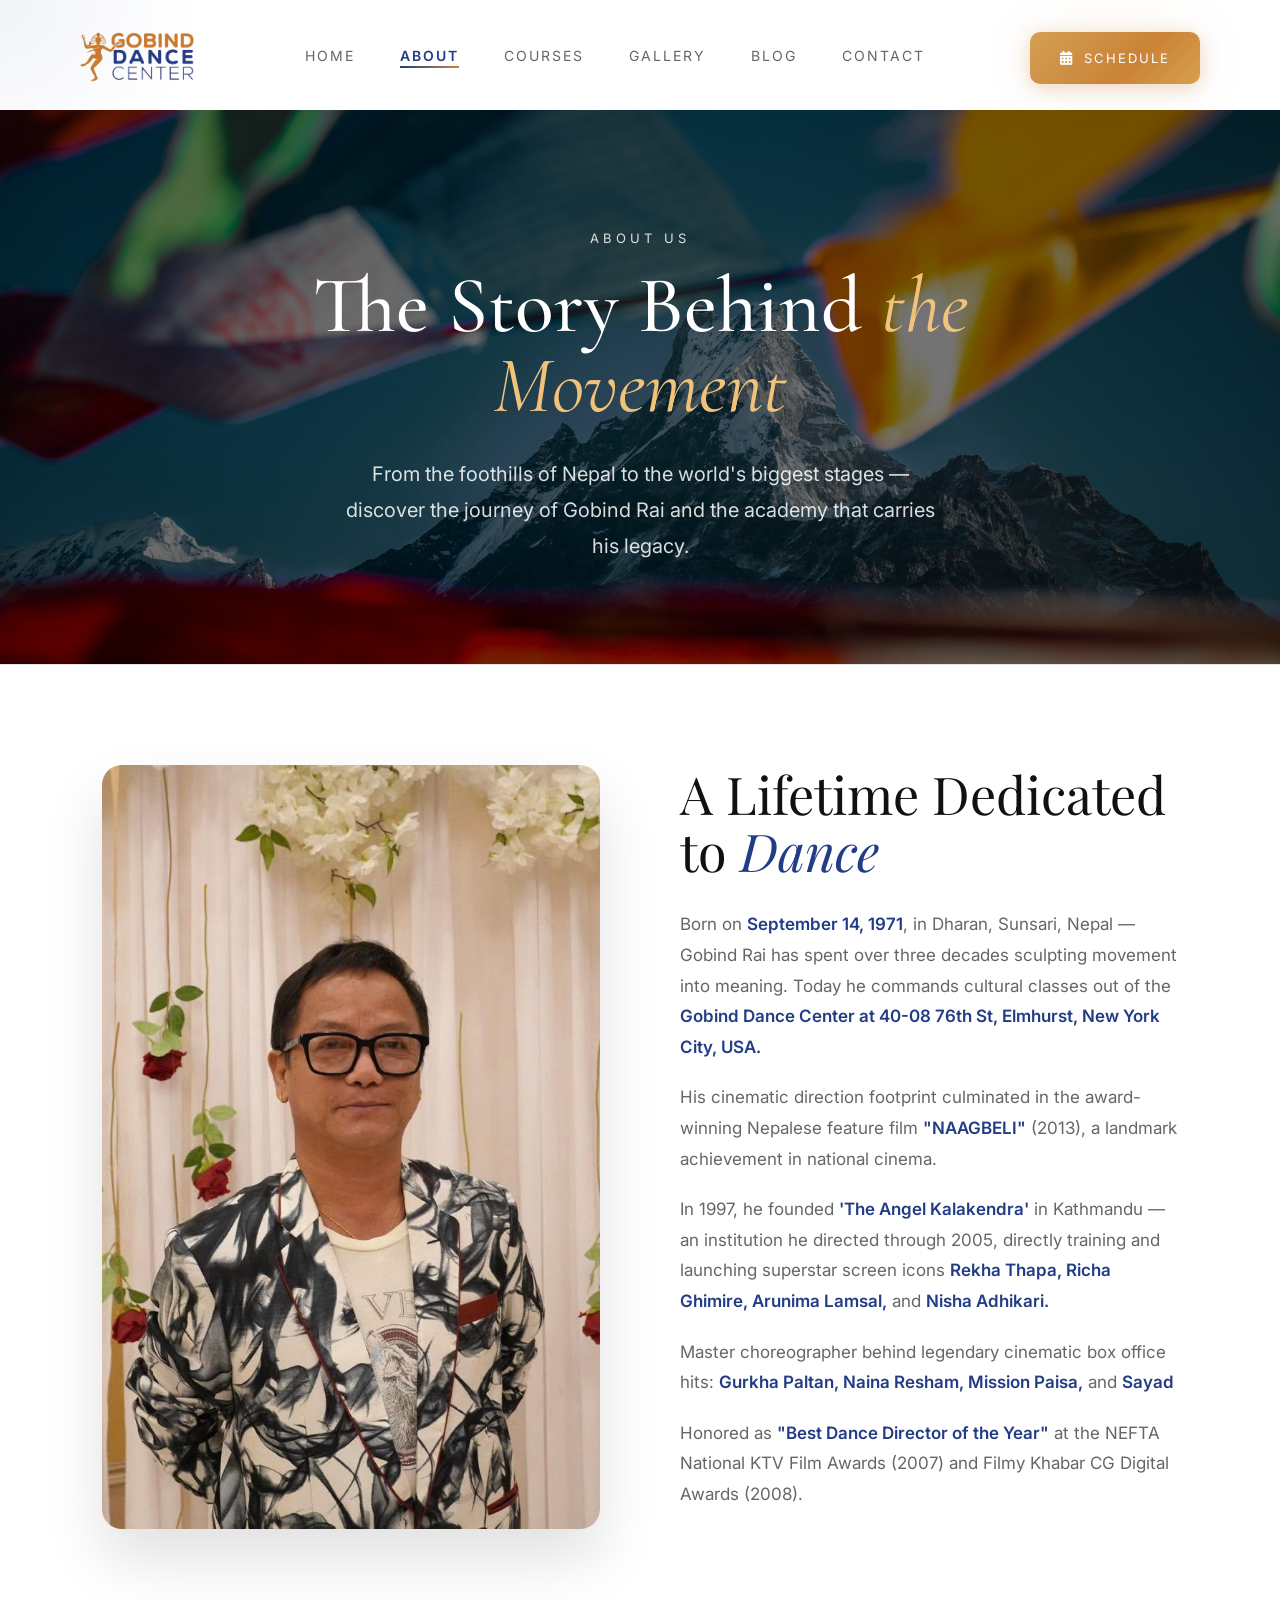
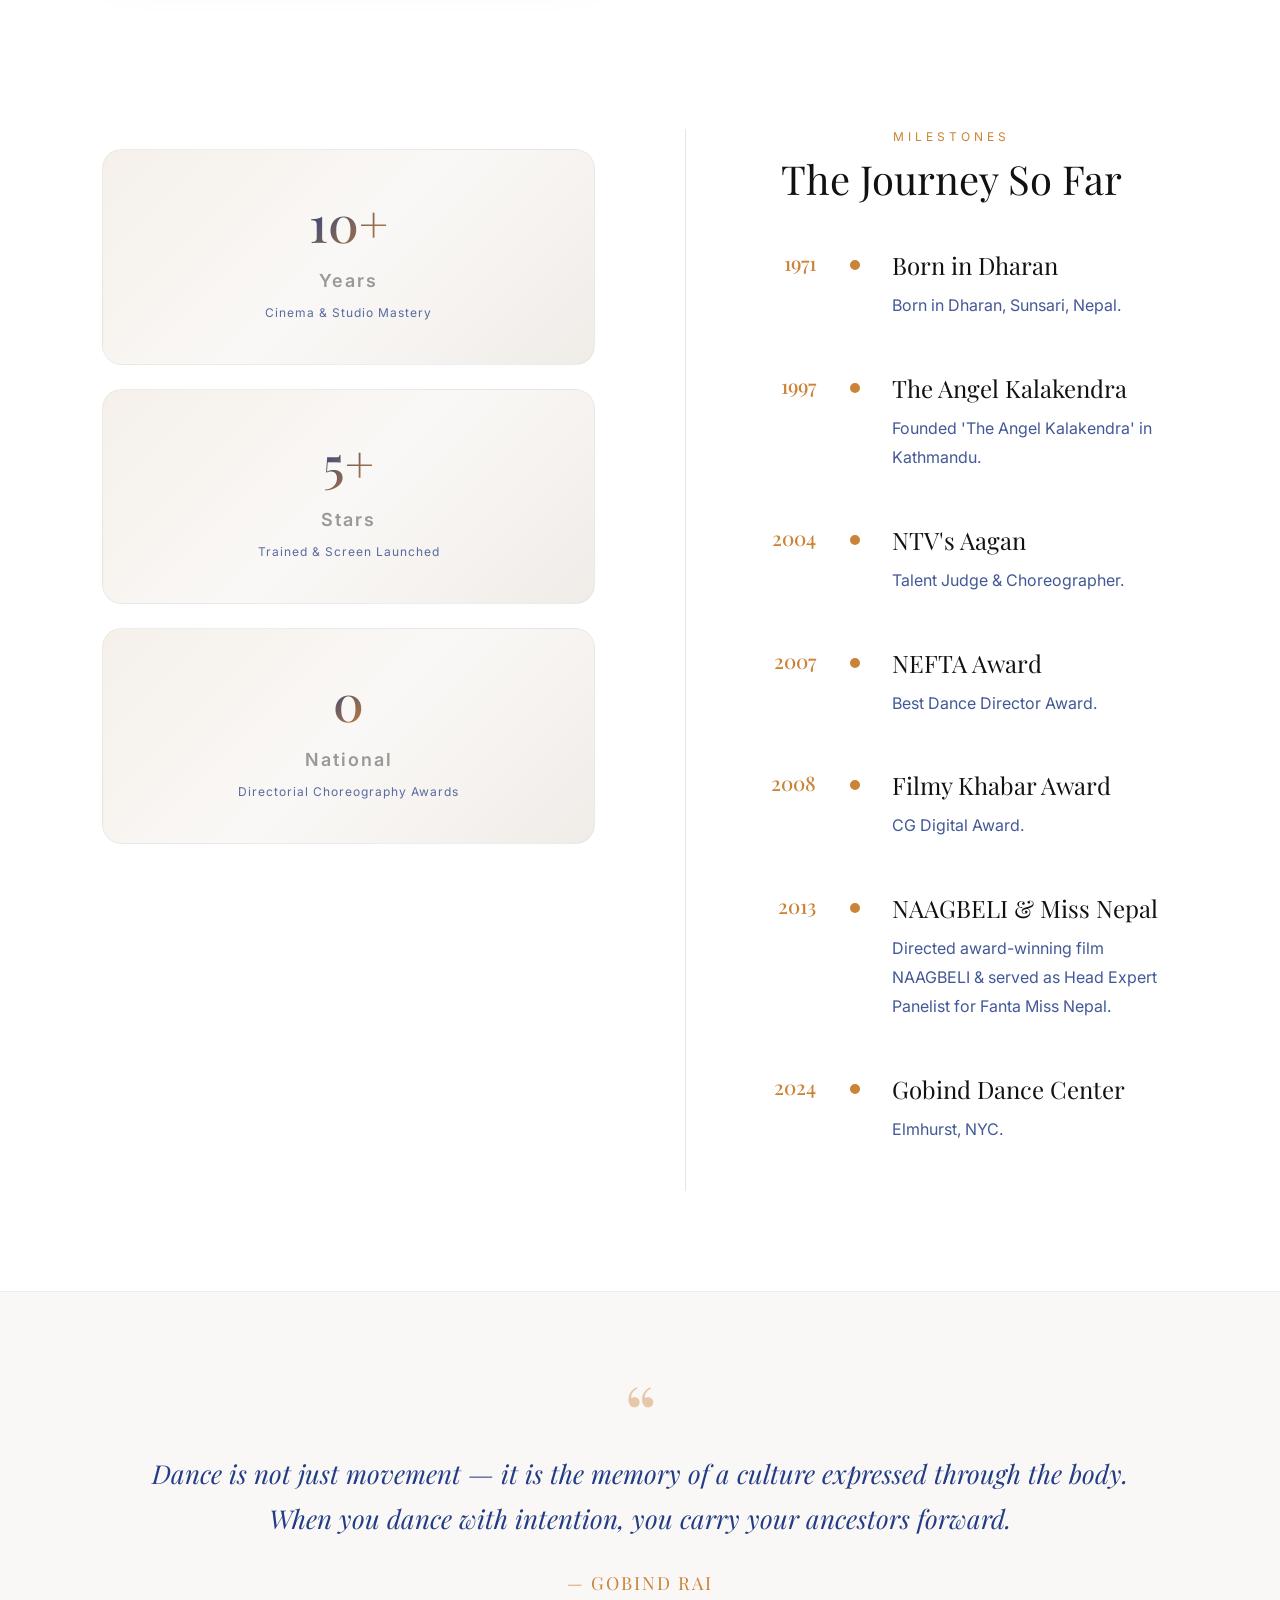
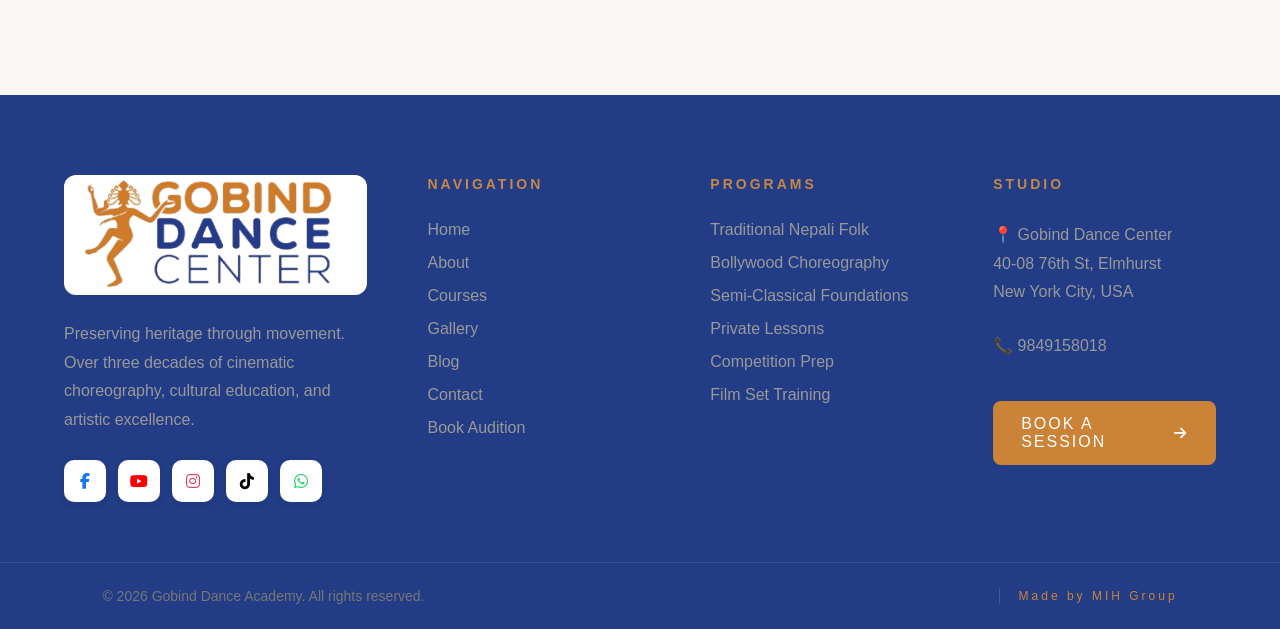
==== about.html @ c7ff6985 "Initial commit: site files" ====
<!DOCTYPE html>
<html lang="en">
<head>

<meta charset="utf-8"/>
<meta content="width=device-width, initial-scale=1.0" name="viewport"/>
<title>
   About - Gobind Dance Academy
  </title>
<link href="assets/images/fab.png" rel="icon" type="image/png"/>
<link href="https://fonts.googleapis.com/css2?family=Playfair+Display:wght@400;500;600&amp;display=swap" rel="stylesheet"/>
<link href="https://fonts.googleapis.com/css2?family=Cormorant+Garamond:wght@300;400;500;600;700&amp;family=Inter:wght@300;400;500;600&amp;display=swap" rel="stylesheet"/>
<link href="https://cdnjs.cloudflare.com/ajax/libs/font-awesome/6.5.1/css/all.min.css" rel="stylesheet"/>
<link href="./css/style.css" rel="stylesheet"/>
<link href="./css/about.css" rel="stylesheet"/>

</head>

<body>
<div class="preloader">
    <div class="preloader-logo">
        <img src="assets/images/image-removebg-preview.png" alt="Gobind Dance Academy">
    </div>
    <div class="preloader-bar"><span></span></div>
</div>

<div class="scroll-progress"></div>

<div class="cursor-glow"></div>

<div class="nav-overlay"></div>

<button class="back-to-top" aria-label="Back to top"><i class="fas fa-chevron-up"></i></button>

<header>
    <div class="logo-section">
        <div class="logo">
        <a href="index.html"><img src="assets/images/image-removebg-preview.png"></a>
        </div>
    </div>

    <div class="hamburger" aria-label="Toggle menu">
        <span></span>
        <span></span>
        <span></span>
    </div>

    <nav>
    <div class="nav-links">
        <a href="index.html">HOME</a>
        <a href="about.html" class="active">ABOUT</a>
        <a href="courses.html">COURSES</a>
        <a href="gallery.html">GALLERY</a>
        <a href="blog.html">BLOG</a>
        <a href="contact.html">CONTACT</a>
        <a href="schedule.html" class="nav-schedule-btn">SCHEDULE</a>
    </div>
    </nav>

    <a href="schedule.html" class="schedule-btn ripple-btn">
        <i class="fas fa-calendar-alt"></i> SCHEDULE
    </a>
</header>

<section class="page-hero page-hero-about">
    <div class="page-hero-overlay"></div>
     <div class="page-hero-content">
      <span class="section-label">
       ABOUT US
      </span>
      <h1>
       The Story Behind
       <em>
        the Movement
       </em>
      </h1>
      <p>
       From the foothills of Nepal to the world's biggest stages — discover the journey of Gobind Rai and the academy that carries his legacy.
      </p>
     </div>
    </section>
    <section class="about-story reveal">
     <div class="about-grid">
      <div class="about-image">
       <div class="about-3d-tilt">
        <img alt="Gobind Rai" src="assets/images/gobind1.jpg"/>
       </div>
      </div>
      <div class="about-text">
       <h2>A Lifetime Dedicated to <em>Dance</em></h2>
       <p>Born on <span class="text-highlight">September 14, 1971</span>, in Dharan, Sunsari, Nepal — Gobind Rai has spent over three decades sculpting movement into meaning. Today he commands cultural classes out of the <span class="text-highlight">Gobind Dance Center at 40-08 76th St, Elmhurst, New York City, USA.</span></p>
       <p>His cinematic direction footprint culminated in the award-winning Nepalese feature film <span class="text-highlight">"NAAGBELI"</span> (2013), a landmark achievement in national cinema.</p>
       <p>In 1997, he founded <span class="text-highlight">'The Angel Kalakendra'</span> in Kathmandu — an institution he directed through 2005, directly training and launching superstar screen icons <span class="text-highlight">Rekha Thapa, Richa Ghimire, Arunima Lamsal,</span> and <span class="text-highlight">Nisha Adhikari.</span></p>
       <p>Master choreographer behind legendary cinematic box office hits: <span class="text-highlight">Gurkha Paltan, Naina Resham, Mission Paisa,</span> and <span class="text-highlight">Sayad</span></p>
       <p>Honored as <span class="text-highlight">"Best Dance Director of the Year"</span> at the NEFTA National KTV Film Awards (2007) and Filmy Khabar CG Digital Awards (2008).</p>
      </div>
     </div>
    </section>
    <section class="about-stats-timeline reveal">
     <div class="stats-timeline-grid">
      <div class="stats-group">
       <div class="stat-card">
        <h2><span class="count-num" data-target="30">0</span>+</h2>
        <p>Years</p>
        <span class="stat-desc">Cinema &amp; Studio Mastery</span>
       </div>
       <div class="stat-card">
        <h2><span class="count-num" data-target="15">0</span>+</h2>
        <p>Stars</p>
        <span class="stat-desc">Trained &amp; Screen Launched</span>
       </div>
       <div class="stat-card">
        <h2><span class="count-num" data-target="2">0</span></h2>
        <p>National</p>
        <span class="stat-desc">Directorial Choreography Awards</span>
       </div>
      </div>
      <div class="about-timeline-col">
       <div class="section-header">
        <p>MILESTONES</p>
        <h2>The Journey So Far</h2>
       </div>
       <div class="timeline">
        <div class="timeline-item">
         <div class="timeline-year">1971</div>
         <div class="timeline-content">
          <h3>Born in Dharan</h3>
          <p>Born in Dharan, Sunsari, Nepal.</p>
         </div>
        </div>
        <div class="timeline-item">
         <div class="timeline-year">1997</div>
         <div class="timeline-content">
          <h3>The Angel Kalakendra</h3>
          <p>Founded 'The Angel Kalakendra' in Kathmandu.</p>
         </div>
        </div>
        <div class="timeline-item">
         <div class="timeline-year">2004</div>
         <div class="timeline-content">
          <h3>NTV's Aagan</h3>
          <p>Talent Judge &amp; Choreographer.</p>
         </div>
        </div>
        <div class="timeline-item">
         <div class="timeline-year">2007</div>
         <div class="timeline-content">
          <h3>NEFTA Award</h3>
          <p>Best Dance Director Award.</p>
         </div>
        </div>
        <div class="timeline-item">
         <div class="timeline-year">2008</div>
         <div class="timeline-content">
          <h3>Filmy Khabar Award</h3>
          <p>CG Digital Award.</p>
         </div>
        </div>
        <div class="timeline-item">
         <div class="timeline-year">2013</div>
         <div class="timeline-content">
          <h3>NAAGBELI &amp; Miss Nepal</h3>
          <p>Directed award-winning film NAAGBELI &amp; served as Head Expert Panelist for Fanta Miss Nepal.</p>
         </div>
        </div>
        <div class="timeline-item">
         <div class="timeline-year">2024</div>
         <div class="timeline-content">
          <h3>Gobind Dance Center</h3>
          <p>Elmhurst, NYC.</p>
         </div>
        </div>
       </div>
      </div>
     </div>
    </section>
    <section class="about-quote reveal-scale">
     <div class="quote-inner">
      <span class="quote-mark">
       “
      </span>
      <blockquote>
       Dance is not just movement — it is the memory of a culture expressed through the body.
       <br/>
       When you dance with intention, you carry your ancestors forward.
      </blockquote>
      <span class="quote-attribution">
       — Gobind Rai
      </span>
     </div>
    </section>

<footer class="footer">
    <div class="footer-container">

        <!-- Company Info -->
        <div class="footer-col"> 
            <div class="footer-logo">
                <a href="index.html">
                <div class="logo-box">
                    <img src="assets/images/image-removebg-preview.png" alt="Gobind Dance Academy">
                </div>
                </a>
            </div>

            <p>
                Preserving heritage through movement. Over three decades of
                cinematic choreography, cultural education, and artistic excellence.
            </p>

            <div class="social-icons">
                <a href="https://www.facebook.com/gobind.rai.5"><i class="fab fa-facebook-f"></i><span class="si-label">Facebook</span></a>
                <a href="https://www.youtube.com/@GobindRaiEntertainment"><i class="fab fa-youtube"></i><span class="si-label">YouTube</span></a>
                <a href="https://www.instagram.com/gobind.rai.entertainment/"><i class="fab fa-instagram"></i><span class="si-label">Instagram</span></a>
                <a href="https://www.tiktok.com/@gobindrai11"><i class="fab fa-tiktok"></i><span class="si-label">TikTok</span></a>
                <a href="https://api.whatsapp.com/send/?phone=19296417574&text&type=phone_number&app_absent=0"><i class="fab fa-whatsapp"></i><span class="si-label">WhatsApp</span></a>
            </div>

        </div>

        <!-- Navigation -->
        <div class="footer-col">
            <h4>NAVIGATION</h4>
            <ul>
                <li><a href="index.html">Home</a></li>
                <li><a href="about.html">About</a></li>
                <li><a href="courses.html">Courses</a></li>
                <li><a href="gallery.html">Gallery</a></li>
                <li><a href="blog.html">Blog</a></li>
                <li><a href="contact.html">Contact</a></li>
                <li><a href="schedule.html">Book Audition</a></li>
            </ul>
        </div>

        <!-- Programs -->
        <div class="footer-col">
            <h4>PROGRAMS</h4>
            <ul>
                <li><a href="courses.html">Traditional Nepali Folk</a></li>
                <li><a href="courses.html">Bollywood Choreography</a></li>
                <li><a href="courses.html">Semi-Classical Foundations</a></li>
                <li><a href="courses.html">Private Lessons</a></li>
                <li><a href="courses.html">Competition Prep</a></li>
                <li><a href="courses.html">Film Set Training</a></li>
            </ul>
        </div>

        <!-- Contact -->
        <div class="footer-col">
            <h4>STUDIO</h4>

            <p><a href="https://maps.google.com/?q=40-08+76th+St+Elmhurst+NY+11373" target="_blank" rel="noopener">📍 Gobind Dance Center<br>
                  40-08 76th St, Elmhurst<br>
                  New York City, USA</a></p>

            <p><a href="tel:9849158018">📞 9849158018</a></p>

            <a href="contact.html" class="footer-btn ripple-btn">
                BOOK A SESSION <i class="fas fa-arrow-right"></i>
            </a>

        </div>

    </div>

    <div class="footer-bottom">
        <p>© 2026 Gobind Dance Academy. All rights reserved.</p>
        <p class="footer-tm">Made by MIH Group</p>
    </div>
</footer>
<script src="js/main.js"></script>
</body>
</html>
---- css/style.css ----
:root
{
    --primary-color: #ca8337;
    --secondary-color: #223c85;
    --white: #fff;
    --transition: 0.4s cubic-bezier(0.25, 0.46, 0.45, 0.94);
    --shadow-sm: 0 2px 8px rgba(0,0,0,0.06);
    --shadow-md: 0 8px 30px rgba(0,0,0,0.08);
    --shadow-lg: 0 20px 60px rgba(0,0,0,0.1);
    --radius: 12px;
}




*{
    margin:0;
    padding:0;
    box-sizing:border-box;
}

body{
    background:#ffffff;
    font-family:'Inter',sans-serif;
    padding-top: 110px;
}

/* HEADER */

header{
    position: fixed;
    top: 0;
    left: 0;
    width: 100%;
    display:flex;
    justify-content:space-between;
    align-items:center;
    padding:30px 80px;
    transition: background 0.3s ease, padding 0.3s ease, box-shadow 0.3s ease;
    z-index:10;
    background: transparent;
    backdrop-filter: blur(0);
}

header.scrolled{
    background: rgba(255,255,255,0.72);
    backdrop-filter: blur(16px);
    box-shadow: 0 24px 40px rgba(0,0,0,0.08);
    padding:22px 80px;
}

.logo-section{
    display:flex;
    align-items:center;
    gap:16px;
}

.logo-section a {
    display: flex;
    align-items: center;
    transition: opacity 0.3s ease;
}

.logo-section a:hover {
    opacity: 0.8;
}

.logo-section img{
    width:auto;
    height:55px;
    max-width:100%;
    display:block;
    object-fit:contain;
    transition: transform 0.3s ease;
}

.logo-section a:hover img {
    transform: scale(1.03);
}

nav{
    display:flex;
    align-items:center;
}

nav .nav-links{
    display:flex;
    gap:45px;
}

nav .nav-links a{
    text-decoration:none;
    color:#666;
    font-size:14px;
    letter-spacing:2px;
    transition: color 0.3s ease;
    position:relative;
    padding-bottom:4px;
}

nav .nav-links a::after{
    content:'';
    position:absolute;
    left:0;
    bottom:0;
    width:0;
    height:2px;
    background:var(--secondary-color);
    transition: width 0.3s ease;
}

nav .nav-links a:hover::after,
nav .nav-links a:focus::after{
    width:100%;
}

nav .nav-links a:hover,
nav .nav-links a:focus{
    color:#223c85;
}

nav .nav-links a.active{
    color:#223c85;
}

nav .nav-links a.active::after{
    width:100%;
}

.schedule-btn{
    text-decoration:none;
    background:linear-gradient(
        135deg,
        #d4a055 0%,
        #ca8337 15%,
        #dcad5a 30%,
        #e8c076 45%,
        #f0d090 55%,
        #e8c076 65%,
        #dcad5a 80%,
        #ca8337 92%,
        #d4a055 100%
    );
    background-size:400% 400%;
    color:#fff;
    padding:18px 30px;
    letter-spacing:2px;
    font-size:13px;
    cursor:pointer;
    border-radius:10px;
    transition:all 0.5s cubic-bezier(0.175, 0.885, 0.32, 1.275);
    box-shadow:0 4px 20px rgba(202,131,55,0.3), 0 0 60px rgba(202,131,55,0.08);
    display:inline-flex;
    align-items:center;
    gap:10px;
}

.schedule-btn i {
    font-size:14px;
    transition:transform 0.5s cubic-bezier(0.175, 0.885, 0.32, 1.275);
}

.schedule-btn:hover,
.schedule-btn:focus{
    color:#fff;
    transform:translateY(-4px) scale(1.05);
    border-radius:10px;
    box-shadow:0 18px 50px rgba(202,131,55,0.45), 0 0 100px rgba(202,131,55,0.18);
    transition:all 1s cubic-bezier(0.175, 0.885, 0.32, 1.275);
    animation:gradientFlow 2s ease infinite;
}

.schedule-btn:hover i {
    animation:iconInteractive 3s ease-in-out forwards;
    transition:transform 1s cubic-bezier(0.175, 0.885, 0.32, 1.275);
}

/* HERO */

.hero{
    display:grid;
    grid-template-columns:1fr 1fr;
    align-items:start;
    gap:60px;
    padding:0 80px 60px;
}

.hero-left {
    padding-top: 70px;
    height: 700px;
    display: flex;
    flex-direction: column;
}

.hero-left h1{
    font-family:'Cormorant Garamond',serif;
    font-size:90px;
    line-height:0.95;
    font-weight:500;
    color:var(--primary-color);
}

.hero-left h1 span{
    display:block;
    color: var(--secondary-color);
    font-style:italic;
    font-weight:400;
}

.description{
    max-width:600px;
    margin-top:35px;
    color:#666;
    font-size:22px;
    line-height:1.8;
}

.buttons{
    display:flex;
    gap:25px;
    margin-top:50px;
}

.primary-btn{
    text-decoration:none;
    background: var(--secondary-color);
    color: #fff;
    padding:22px 44px;
    letter-spacing:2.5px;
    font-size:14px;
    font-weight:600;
    transition: background 0.3s ease, color 0.3s ease, transform 0.3s ease;
    cursor:pointer;
    border-radius:10px;
}
.primary-btn:hover,
.primary-btn:focus{
    background: var(--primary-color);
    color: #fff;
    transform: translateY(-1px);
    border-radius:10px;

}

.secondary-btn{
    text-decoration:none;
    color:#333;
    border:1px solid #ddd;
    padding:24px 36px;
    background:white;
}

.hero-right {
    position:relative;
    perspective: 1200px;
    overflow: hidden;
    border-radius: 35% 65% 35% 65% / 65% 35% 65% 35%;
    transition: border-radius 0.8s cubic-bezier(0.34, 1.56, 0.64, 1),
                filter 0.6s ease,
                transform 0.8s cubic-bezier(0.34, 1.56, 0.64, 1);
    filter: brightness(1) contrast(1);
    animation:shapeMorph 2s cubic-bezier(0.34, 1.56, 0.64, 1) forwards;
}

.hero-right::before {
    content:'';
    position:absolute;
    inset:0;
    background:rgba(0,0,0,0.2);
    z-index:1;
    border-radius:inherit;
    pointer-events:none;
}

.hero-right:hover {
    border-radius: 50%;
    filter: brightness(1.04) contrast(1.02);
    transform: scale(1.02);
}

.hero-right::after {
    content: '';
    position: absolute;
    inset: 0;
    background: linear-gradient(135deg, transparent 50%, rgba(202,131,55,0.15));
    pointer-events: none;
}

.hero-img {
    width: 100%;
    height: 100%;
    object-fit: cover;
    box-shadow: 0 30px 60px rgba(0,0,0,0.15);
    animation:imgReveal 2s cubic-bezier(0.34, 1.56, 0.64, 1) forwards;
}

.hero-3d-tilt {
    width: 100%;
    height: 100%;
    transform-style: preserve-3d;
    transition: transform 0.1s ease;
}

.hero-right {
    height: 700px;
}

@keyframes shapeMorph {
    0% {
        border-radius: 30% 70% 70% 30% / 70% 30% 30% 70%;
        transform:scale(0.8) rotate(-12deg);
        filter:blur(6px) brightness(0.6);
    }
    35% {
        border-radius: 20% 80% 50% 50% / 80% 20% 50% 50%;
        transform:scale(1.06) rotate(4deg);
        filter:blur(1px) brightness(1.1);
    }
    65% {
        border-radius: 40% 60% 30% 70% / 60% 40% 60% 40%;
        transform:scale(0.98) rotate(-2deg);
        filter:blur(0.5px) brightness(1.02);
    }
    100% {
        border-radius: 35% 65% 35% 65% / 65% 35% 65% 35%;
        transform:scale(1) rotate(0deg);
        filter:brightness(1) contrast(1);
    }
}

@keyframes imgReveal {
    0% {
        clip-path:inset(5% 8% 12% 6% round 20%);
        transform:scale(1.15);
        filter:saturate(0.3);
    }
    100% {
        clip-path:inset(0 round 0);
        transform:scale(1);
        filter:saturate(1);
    }
}

/* Glass header effect when scrolling */
header.scrolled nav .nav-links a,
header.scrolled .logo-text p,
header.scrolled .logo-text h3{
    color: #333;
}

header.scrolled .schedule-btn {
    color: #fff;
}

/* COUNTER */

.stats {
    display: grid;
    grid-template-columns: repeat(4, 1fr);
    border-top: 1px solid #e5e5e5;
    border-bottom: 1px solid #e5e5e5;
}

.stat-box {
    height: 220px;
    display: flex;
    flex-direction: column;
    justify-content: center;
    align-items: center;
    border-right: 1px solid #e5e5e5;
    text-align: center;
}

.stat-box:last-child {
    border-right: none;
}

.stat-box h2 {
    font-size: 40px;
    font-weight: 400;
    margin: 0;
}

.stat-box p {
    font-size: 14px;
    letter-spacing: 3px;
    margin-top: 10px;
    color: #777;
    font-weight: 600;
}

/* SERVICES */

.services{
    padding:100px 8%;
    background: linear-gradient(135deg, #f5f0ea 0%, #faf8f6 50%, #f0ece8 100%);
}

.section-title{
    text-align:center;
    margin-bottom:70px;
}

.section-title span{
    color:var(--primary-color);
    font-size:13px;
    letter-spacing:4px;
    display:block;
    margin-bottom:20px;
}

.section-title h2{
    font-size:64px;
    font-weight:400;
    line-height:1.1;
    margin:0;
    font-family: "Playfair Display", serif;
}

.section-title em{
    font-style:italic;
    color: var(--secondary-color);
    font-weight:300;
}

.service-grid{
    display:grid;
    grid-template-columns:repeat(3,1fr);
    gap:25px;
}

.service-card{
    min-height:320px;
    display:flex;
    flex-direction:column;
    transition:.4s;
    background: #fff;
    border: 1px solid rgba(0,0,0,0.06);
    border-radius: 20px;
    box-shadow: 0 4px 20px rgba(0,0,0,0.04);
    overflow: hidden;
}

.card-cover {
    width: 100%;
    aspect-ratio: 16 / 10;
    overflow: hidden;
    flex-shrink: 0;
    background: #e8ddd0;
    position: relative;
}

.card-cover img {
    width: 100%;
    height: 100%;
    object-fit: cover;
    display: block;
}

.card-label {
    position: absolute;
    top: 12px;
    right: 12px;
    padding: 6px 18px;
    background: rgba(0,0,0,0.35);
    backdrop-filter: blur(8px);
    -webkit-backdrop-filter: blur(8px);
    border-radius: 20px;
    font-family: 'Inter', sans-serif;
    font-size: 12px;
    font-weight: 600;
    letter-spacing: 1.5px;
    text-transform: uppercase;
    color: #fff;
    border: 1px solid rgba(255,255,255,0.3);
    z-index: 2;
    pointer-events: none;
    opacity: 0;
    transform: scale(0.85);
    transition: opacity 0.3s ease, transform 0.3s cubic-bezier(0.34, 1.56, 0.64, 1);
}

.course-card:hover .card-label {
    opacity: 1;
    transform: scale(1);
}

.card-body {
    padding: 32px;
    flex: 1;
    display: flex;
    flex-direction: column;
}

.service-card:hover{
    transform:translateY(-8px);
    box-shadow:0 20px 60px rgba(0,0,0,0.1);
    border-color: rgba(202,131,55,0.25);
}

.service-card h3{
    font-size:28px;
    margin-bottom:16px;
    font-family:"Playfair Display", serif;
    font-weight:400;
}

.service-card p{
    color:#666;
    line-height:1.7;
    margin-bottom:28px;
    font-size:15px;
    flex-grow:1;
}

.service-card a{
    text-decoration:none;
    color:#c78b4b;
    letter-spacing:2px;
    font-size:12px;
    font-weight:600;
    display:inline-flex;
    align-items:center;
    gap:6px;
    transition:all 0.35s cubic-bezier(0.25, 0.46, 0.45, 0.94);
}

.service-card a:hover{
    letter-spacing:3px;
    gap:8px;
    color:var(--secondary-color);
}

@media(max-width:992px){
    .service-grid{
        grid-template-columns:repeat(2,1fr);
    }

    .section-title h2{
        font-size:48px;
    }
}

@media(max-width:640px){
    .service-grid{
        grid-template-columns:1fr;
    }

    .section-title h2{
        font-size:36px;
    }
}




.testimonials{
    padding:120px 8%;
    background: linear-gradient(135deg, #f0ece8 0%, #faf8f6 50%, #f5f0ea 100%);
    position: relative;
}

.section-header{
    text-align:center;
    margin-bottom:70px;
}

.section-header p{
    color:var(--primary-color);
    font-size:13px;
    letter-spacing:4px;
    margin-bottom:20px;
}

.section-header h2{
    font-family:"Playfair Display", serif;
    font-size:72px;
    font-weight:400;
    margin:0;
    color:#111;
}

.testimonial-grid{
    display:grid;
    grid-template-columns:repeat(3,1fr);
    gap:30px;
}

.testimonial-card{
    padding:45px;
    min-height:340px;
    background: rgba(255,255,255,0.35);
    backdrop-filter: blur(16px) saturate(180%);
    -webkit-backdrop-filter: blur(16px) saturate(180%);
    border: 1px solid rgba(255,255,255,0.5);
    border-radius: 20px;
    box-shadow: 0 8px 32px rgba(0,0,0,0.06);
    transition:.4s ease;
}

.testimonial-card:hover{
    transform:translateY(-10px);
    background: rgba(255,255,255,0.5);
    border-color: rgba(202,131,55,0.2);
    box-shadow: 0 20px 60px rgba(0,0,0,0.1);
}

.quote{
    font-size:50px;
    color:#e9d9c8;
    line-height:1;
    margin-bottom:20px;
}

.testimonial-text{
    font-size:18px;
    line-height:2;
    color:#555;
    font-style:italic;
    margin-bottom:40px;
}

.testimonial-card hr{
    border:none;
    border-top:1px solid rgba(0,0,0,0.06);
    margin-bottom:25px;
}

.testimonial-card h4{
    margin:0;
    font-size:22px;
    font-weight:500;
    color:#111;
}

.testimonial-card span{
    display:block;
    margin-top:8px;
    color:#c28b52;
    font-size:13px;
    letter-spacing:2px;
}

@media(max-width:992px){

    .testimonial-grid{
        grid-template-columns:1fr;
    }

    .section-header h2{
        font-size:48px;
    }

}

.cta-section{
    position:relative;
    min-height:600px;
    background:#111;
    display:flex;
    justify-content:center;
    align-items:center;
    text-align:center;
    overflow:hidden;
}

.cta-section::after {
    content: '';
    position: absolute;
    inset: 0;
    background: url('../assets/images/group.jpg') center/cover no-repeat;
    opacity: 0.4;
    z-index: 0;
}

.cta-inner{
    width:100%;
    max-width:1100px;
    padding:0 20px;
    position:relative;
    z-index:2;
}

.cta-content{
    max-width:700px;
    margin:0 auto;
    color:white;
    z-index:2;
}

.cta-content h2{
    font-family:"Playfair Display", serif;
    font-size:72px;
    font-weight:400;
    margin-bottom:25px;
}

.cta-content p{
    font-size:24px;
    line-height:1.8;
    color:rgba(255,255,255,0.85);
    margin-bottom:45px;
}

.cta-buttons{
    display:flex;
    justify-content:center;
    gap:20px;
}

.btn-primary{
    padding:18px 45px;
    background:var(--secondary-color);
    color:white;
    text-decoration:none;
    letter-spacing:3px;
    font-size:13px;
    font-weight:600;
    transition:.3s;
}

.btn-primary:hover{
    background: var(--primary-color);
    transform: translateY(-1px);
}

.btn-secondary{
    padding:18px 45px;
    border:1px solid rgba(255,255,255,.5);
    color:white;
    text-decoration:none;
    letter-spacing:3px;
    font-size:13px;
    font-weight:600;
    transition:.3s;
}

.btn-secondary:hover{
    background:white;
    color:#111;
}

/*FOOTER*/

.footer {
    background: var(--secondary-color);
    color: #fff;
    padding-top: 80px;
    font-family: 'Poppins', sans-serif;
}

.footer-container {
    width: 90%;
    max-width: 1400px;
    margin: auto;
    display: grid;
    grid-template-columns: repeat(4, 1fr);
    gap: 60px;
    padding-bottom: 60px;
}

.footer-logo {
    display: flex;
    align-items: center;
    gap: 12px;
    margin-bottom: 25px;
}

.footer-logo a {
    display: inline-block;
    transition: transform 0.3s ease;
}

.footer-logo a:hover {
    transform: scale(1.05);
}

.logo-box {
    height: 120px;
    width: auto;
    padding: 0 20px;
    background: #fff;
    border-radius: 12px;
    display: flex;
    align-items: center;
    justify-content: center;
    transition: box-shadow 0.3s ease;
}

.logo-box img {
    height: 100%;
    width: auto;
    object-fit: contain;
    display: block;
}

.footer-logo a:hover .logo-box {
    box-shadow: 0 4px 20px rgba(255,255,255,0.15);
}

.footer-logo h3 {
    font-size:20px;
    letter-spacing:2px;
    margin:0;
}

.footer-logo span {
    font-size:12px;
    color:#ccc;
    letter-spacing:2px;
}

.footer-col p {
    color: #999;
    line-height: 1.8;
    margin-bottom: 25px;
    transition: color 0.3s ease, padding-left 0.3s ease;
    position: relative;
}

.footer-col p a {
    color: inherit;
    text-decoration: none;
}

.footer-col p::after {
    content: '';
    position: absolute;
    left: 0;
    top: 0;
    width: 3px;
    height: 0;
    background: var(--primary-color);
    border-radius: 2px;
    transition: height 0.35s cubic-bezier(0.25, 0.46, 0.45, 0.94);
}

.footer-col p:hover {
    color: var(--primary-color);
    padding-left: 16px;
}

.footer-col p:hover::after {
    height: 100%;
}

.footer-col h4 {
    color:#c48747;
    margin-bottom:25px;
    letter-spacing:3px;
    font-size:14px;
    position:relative;
    display:inline-block;
    padding-bottom:4px;
    transition:color 0.3s ease;
}

.footer-col h4::after {
    content:'';
    position:absolute;
    left:0;
    bottom:0;
    width:0;
    height:2px;
    background:#d4954a;
    transition:width 0.3s ease;
}

.footer-col h4:hover {
    color:var(--primary-color);
}

.footer-col h4:hover::after {
    width:100%;
    background:var(--primary-color);
}

.footer-col ul {
    list-style: none;
    padding: 0;
}

.footer-col ul li {
    margin-bottom: 15px;
    color: #999;
    transition: color 0.3s ease, padding-left 0.3s ease;
    cursor: default;
    position: relative;
}

.footer-col ul li::after {
    content: '';
    position: absolute;
    left: 0;
    top: 0;
    width: 3px;
    height: 0;
    background: var(--primary-color);
    border-radius: 2px;
    transition: height 0.35s cubic-bezier(0.25, 0.46, 0.45, 0.94);
}

.footer-col ul li:hover {
    color: var(--primary-color);
    padding-left: 16px;
}

.footer-col ul li:hover::after {
    height: 100%;
}

.footer-col ul li a {
    color: #999;
    text-decoration: none;
    position: relative;
    display: inline-block;
    transition: color 0.3s ease, transform 0.3s ease;
}

.footer-col ul li a::after {
    content: '';
    position: absolute;
    left: 0;
    bottom: -2px;
    width: 0;
    height: 1px;
    background: #c48747;
    transition: width 0.35s cubic-bezier(0.25, 0.46, 0.45, 0.94);
}

.footer-col ul li a:hover {
    color: var(--primary-color);
    transform: translateX(6px);
}

.footer-col ul li a:hover::after {
    width: 100%;
}

.social-icons {
    display: flex;
    gap: 12px;
}

.social-icons a {
    width:42px;
    height:42px;
    display:flex;
    align-items:center;
    justify-content:center;
    text-decoration:none;
    border-radius:10px;
    position:relative;
    background:#fff;
    transition:all 0.4s cubic-bezier(0.34,1.56,0.64,1);
}

.social-icons a::before {
    content:'';
    position:absolute;
    inset:0;
    border-radius:inherit;
    opacity:0;
    transition:opacity 0.4s ease;
}

.social-icons a[href*="facebook"] { color:#1877F2; }
.social-icons a[href*="facebook"]::before { background:#1877F2; }
.social-icons a[href*="youtube"] { color:#FF0000; }
.social-icons a[href*="youtube"]::before { background:#FF0000; }
.social-icons a[href*="instagram"] { color:#E4405F; }
.social-icons a[href*="instagram"]::before { background:linear-gradient(135deg,#f09433,#e6683c,#dc2743,#cc2366,#bc1888); }
.social-icons a[href*="tiktok"] { color:#000000; }
.social-icons a[href*="tiktok"]::before { background:#000000; }
.social-icons a[href*="whatsapp"] { color:#25D366; }
.social-icons a[href*="whatsapp"]::before { background:#25D366; }

.social-icons a i {
    position:relative;
    z-index:1;
    transition:transform 0.5s cubic-bezier(0.34,1.56,0.64,1);
}

.si-label {
    position:absolute;
    bottom:-30px;
    left:50%;
    transform:translateX(-50%) translateY(10px) rotateX(40deg);
    font-size:11px;
    font-weight:500;
    letter-spacing:0.5px;
    white-space:nowrap;
    color:var(--primary-color);
    opacity:0;
    pointer-events:none;
    font-family:'Inter',sans-serif;
    transition:all 0.4s cubic-bezier(0.34,1.56,0.64,1);
    transform-origin:top center;
}

.social-icons a {
    perspective:400px;
}

.social-icons a:hover {
    color:#fff;
    transform:translateY(-8px) scale(1.12);
}

.social-icons a[href*="facebook"]:hover { box-shadow:0 10px 30px rgba(24,119,242,0.35); }
.social-icons a[href*="youtube"]:hover { box-shadow:0 10px 30px rgba(255,0,0,0.35); }
.social-icons a[href*="instagram"]:hover { box-shadow:0 10px 30px rgba(228,64,95,0.35); }
.social-icons a[href*="tiktok"]:hover { box-shadow:0 10px 30px rgba(0,0,0,0.35); }
.social-icons a[href*="whatsapp"]:hover { box-shadow:0 10px 30px rgba(37,211,102,0.35); }

.social-icons a:hover::before {
    opacity:1;
}

.social-icons a:hover i {
    transform:scale(1.2) rotate(12deg) rotateX(var(--six,0deg)) rotateY(var(--siy,0deg));
}

.social-icons a:hover .si-label {
    opacity:1;
    transform:translateX(-50%) translateY(0) rotateX(0deg);
}

.footer-btn {
    display: inline-flex;
    align-items:center;
    gap:10px;
    margin-top: 15px;
    padding: 14px 28px;
    background:var(--primary-color);
    color: white;
    text-decoration: none;
    letter-spacing: 2px;
    border-radius: 8px;
    transition:transform 0.5s cubic-bezier(0.34,1.56,0.64,1), box-shadow 0.5s ease, background 0.6s ease, background-position 0.8s ease;
    position:relative;
    overflow:hidden;
}

.footer-btn:hover {
    background:linear-gradient(135deg, var(--secondary-color), var(--primary-color), var(--secondary-color));
    background-size:200% 200%;
    transform: translateY(-3px) scale(1.03);
    box-shadow: 0 8px 30px rgba(202,131,55,0.4);
    animation:btnFlow 2s ease infinite;
}

.footer-btn:active {
    transform: translateY(0) scale(0.97);
}

.footer-btn i {
    font-size:14px;
    transition:transform 0.5s cubic-bezier(0.34,1.56,0.64,1);
}

.footer-btn:hover i {
    transform:translateX(6px) scale(1.2);
}

@keyframes btnFlow {
    0%   { background-position:0% 50%; }
    50%  { background-position:100% 50%; }
    100% { background-position:0% 50%; }
}

.footer-bottom {
    border-top: 1px solid rgba(255,255,255,0.1);
    padding: 25px 8%;
    color: #777;
    font-size: 14px;
    display: flex;
    justify-content: space-between;
    align-items: center;
}

.footer-bottom p {
    position: relative;
}

.footer-tm {
    font-size: 12px;
    color: var(--primary-color);
    letter-spacing: 3px;
    font-weight: 500;
    position: relative;
    padding-left: 20px;
}

.footer-tm::before {
    content: '';
    position: absolute;
    left: 0;
    top: 50%;
    transform: translateY(-50%);
    width: 1px;
    height: 16px;
    background: rgba(255,255,255,0.15);
}

/* Responsive */
@media(max-width: 992px) {
    .footer-container {
        grid-template-columns: 1fr 1fr;
    }
}

@media(max-width: 768px) {
    .footer {
        padding-top: 50px;
        text-align: center;
    }

    .footer-container {
        width: 95%;
        grid-template-columns: 1fr 1fr;
        gap: 30px 20px;
        padding-bottom: 40px;
    }

    .footer-col:first-child {
        grid-column: 1 / -1;
    }

    .footer-col:last-child {
        grid-column: 1 / -1;
    }

    .footer-logo {
        justify-content: center;
    }

    .footer-col p {
        font-size: 13px;
        margin-bottom: 18px;
    }

    .footer-col h4 {
        font-size: 12px;
        margin-bottom: 18px;
    }

    .footer-col ul li {
        margin-bottom: 10px;
        font-size: 13px;
    }

    .social-icons {
        justify-content: center;
        gap: 8px;
    }

    .social-icons a {
        width: 36px;
        height: 36px;
        font-size: 14px;
    }

    .footer-btn {
        padding: 12px 24px;
        font-size: 12px;
    }

    .footer-bottom {
        padding: 18px 0;
        font-size: 12px;
    }
}

@media(max-width: 480px) {
    .footer {
        padding-top: 40px;
    }

    .footer-container {
        grid-template-columns: 1fr;
        gap: 28px;
        padding-bottom: 30px;
    }

    .footer-col ul {
        display: grid;
        grid-template-columns: 1fr 1fr;
        gap: 4px;
    }

    .footer-col ul li {
        margin-bottom: 0;
    }

    .footer-btn {
        width: 100%;
        text-align: center;
    }
    
    .footer-bottom {
        flex-direction: column;
        gap: 6px;
        padding: 20px 5%;
        text-align: center;
    }
    
    .footer-tm {
        padding-left: 0;
    }
    
    .footer-tm::before {
        display: none;
    }
}

/* PAGE HERO */
.page-hero {
    padding: 120px 8% 100px;
    background: #faf8f6;
    text-align: center;
    border-bottom: 1px solid #e5e5e5;
}

.page-hero-content {
    max-width: 800px;
    margin: 0 auto;
}

.page-hero .section-label {
    color: var(--secondary-color);
    font-size: 13px;
    letter-spacing: 4px;
    display: block;
    margin-bottom: 20px;
}

.page-hero h1 {
    font-family: 'Cormorant Garamond', serif;
    font-size: 80px;
    font-weight: 500;
    color: var(--primary-color);
    line-height: 1;
    margin-bottom: 30px;
}

.page-hero h1 em {
    color: var(--secondary-color);
    font-style: italic;
    font-weight: 400;
}

.page-hero-overlay {
    position: absolute;
    inset: 0;
    background: rgba(0, 0, 0, 0.55);
    z-index: 1;
}

.page-hero-courses {
    position: relative;
    background: url('../assets/images/Dance.jpg') center/cover no-repeat;
    min-height: 500px;
    display: flex;
    align-items: center;
    justify-content: center;
}

.page-hero-courses .page-hero-content {
    position: relative;
    z-index: 2;
}

.page-hero-courses .page-hero-content .section-label,
.page-hero-courses .page-hero-content p {
    color: rgba(255,255,255,0.85);
}

.page-hero-courses .page-hero-content h1 {
    color: #fff;
}

.page-hero-courses .page-hero-content h1 em {
    color: #f0c27a;
}

.page-hero-blog {
    position: relative;
    background: url('../assets/images/blog.jpg') center/cover no-repeat;
    min-height: 500px;
    display: flex;
    align-items: center;
    justify-content: center;
}

.page-hero-blog .page-hero-content {
    position: relative;
    z-index: 2;
}

.page-hero-blog .page-hero-content .section-label,
.page-hero-blog .page-hero-content p {
    color: rgba(255,255,255,0.85);
}

.page-hero-blog .page-hero-content h1 {
    color: #fff;
}

.page-hero-blog .page-hero-content h1 em {
    color: #f0c27a;
}

.page-hero-schedule {
    position: relative;
    background: url('../assets/images/Dance.jpg') center/cover no-repeat;
    min-height: 500px;
    display: flex;
    align-items: center;
    justify-content: center;
}

.page-hero-schedule .page-hero-content {
    position: relative;
    z-index: 2;
}

.page-hero-schedule .page-hero-content .section-label,
.page-hero-schedule .page-hero-content p {
    color: rgba(255,255,255,0.85);
}

.page-hero-schedule .page-hero-content h1 {
    color: #fff;
}

.page-hero-schedule .page-hero-content h1 em {
    color: #f0c27a;
}

.page-hero p {
    font-size: 20px;
    line-height: 1.8;
    color: #666;
    max-width: 600px;
    margin: 0 auto;
}

.section-label {
    color: var(--secondary-color);
    font-size: 13px;
    letter-spacing: 4px;
    display: block;
    margin-bottom: 20px;
}

/* COURSES */
.courses-overview {
    padding: 100px 8%;
    background: linear-gradient(135deg, #f5f0ea 0%, #faf8f6 50%, #f0ece8 100%);
}

.courses-grid {
    display: grid;
    grid-template-columns: repeat(3, 1fr);
    gap: 30px;
    max-width: 1400px;
    margin: 0 auto;
}

.course-card {
    padding: 0;
    background: rgba(255,255,255,0.4);
    backdrop-filter: blur(14px) saturate(180%);
    -webkit-backdrop-filter: blur(14px) saturate(180%);
    border: 1px solid rgba(255,255,255,0.55);
    border-radius: 20px;
    transition: 0.4s;
    display: flex;
    flex-direction: column;
    box-shadow: 0 8px 32px rgba(0,0,0,0.05);
    overflow: hidden;
    position: relative;
}

.course-card .card-cover {
    aspect-ratio: 16 / 9;
}

.course-card:hover {
    transform: translateY(-8px);
    box-shadow: 0 20px 60px rgba(0,0,0,0.1);
    background: rgba(255,255,255,0.6);
    border-color: rgba(202,131,55,0.2);
}

.course-icon {
    font-size: 40px;
    margin-bottom: 20px;
}

.course-card h3 {
    font-family: 'Playfair Display', serif;
    font-size: 28px;
    font-weight: 400;
    margin-bottom: 10px;
    color: #111;
}

.course-level {
    color: var(--primary-color);
    font-size: 11px;
    letter-spacing: 2px;
    margin-bottom: 20px;
    font-weight: 600;
}

.card-body > p {
    color: #666;
    font-family: 'Inter', sans-serif;
    font-size: 15px;
    line-height: 1.5;
    text-align: justify;
    letter-spacing: -0.01em;
    word-spacing: -0.5px;
}
.course-card > p {
    color: #000;
    font-family: 'Playfair Display', serif;
    font-size: 15px;
    font-weight: 400;
    line-height: 1.5;
    margin-bottom: 14px;
    letter-spacing: -0.01em;
    text-align: justify;
    flex-grow: 1;
}

.course-features {
    list-style: none;
    padding: 0;
    margin-bottom: 30px;
}

.course-features li {
    padding: 8px 0;
    color: #555;
    font-size: 14px;
    border-bottom: 1px solid rgba(0,0,0,0.06);
}

.course-features li::before {
    content: '✓ ';
    color: var(--primary-color);
}

.course-btn {
    display: inline-block;
    padding: 14px 30px;
    background: var(--secondary-color);
    color: #fff;
    text-decoration: none;
    letter-spacing: 2px;
    font-size: 12px;
    text-align: center;
    transition: 0.3s;
    margin-top: auto;
}

.course-btn:hover {
    background: var(--primary-color);
}

/* ─── FILTER BAR ─────────────────────────────── */
.filter-bar {
    max-width: 1200px;
    margin: 0 auto 50px;
    display: flex;
    flex-direction: column;
    gap: 16px;
}

.filter-search {
    position: relative;
    max-width: 500px;
    width: 100%;
}

.filter-bar .filter-tags,
.filter-bar .gallery-filters {
    max-width: 700px;
    width: 100%;
}

@media(max-width: 600px) {
    .filter-bar .filter-tags {
        max-width: none;
        gap: 6px;
    }

    .filter-tag {
        padding: 5px 8px;
        font-size: 9px;
        letter-spacing: 0.3px;
    }
}

.filter-search i {
    position: absolute;
    left: 20px;
    top: 50%;
    transform: translateY(-50%);
    color: #999;
    font-size: 18px;
    pointer-events: none;
    z-index: 2;
    transition: color 0.4s ease, transform 0.4s ease;
}

.filter-search:focus-within i {
    color: var(--secondary-color);
    transform: translateY(-50%) scale(1.1);
}

.filter-input {
    width: 100%;
    padding: 18px 20px 18px 52px;
    border: 1px solid rgba(255,255,255,0.4);
    border-radius: 16px;
    background: rgba(255,255,255,0.2);
    backdrop-filter: blur(20px) saturate(180%);
    -webkit-backdrop-filter: blur(20px) saturate(180%);
    font-family: 'Inter', sans-serif;
    font-size: 15px;
    color: #333;
    outline: none;
    transition: transform 0.45s cubic-bezier(0.34, 1.56, 0.64, 1),
                background 0.4s ease,
                box-shadow 0.4s ease,
                border-color 0.4s ease;
    box-shadow: 0 4px 20px rgba(0,0,0,0.04), inset 0 1px 0 rgba(255,255,255,0.5);
    position: relative;
    overflow: hidden;
}

.filter-input:focus {
    background: rgba(255,255,255,0.35);
    border-color: rgba(202,131,55,0.25);
    box-shadow: 0 12px 45px rgba(0,0,0,0.08), inset 0 1px 0 rgba(255,255,255,0.6);
    transform: scale(1.02);
}

.filter-input::placeholder {
    color: #aaa;
    transition: color 0.3s ease;
}

.filter-input:focus::placeholder {
    color: #bbb;
}

.filter-tags {
    display: flex;
    gap: 8px;
}

.filter-tag {
    padding: 7px 14px;
    border: 1px solid rgba(255,255,255,0.4);
    border-radius: 30px;
    background: rgba(255,255,255,0.25);
    backdrop-filter: blur(16px) saturate(180%);
    -webkit-backdrop-filter: blur(16px) saturate(180%);
    font-family: 'Inter', sans-serif;
    font-size: 11px;
    letter-spacing: 1px;
    color: #666;
    cursor: pointer;
    transition: transform 0.45s cubic-bezier(0.34, 1.56, 0.64, 1),
                background 0.4s ease,
                box-shadow 0.4s ease,
                border-color 0.4s ease,
                color 0.4s ease;
    box-shadow: 0 2px 12px rgba(0,0,0,0.04), inset 0 1px 0 rgba(255,255,255,0.5);
    position: relative;
    overflow: hidden;
}

.filter-tag::after {
    content: '';
    position: absolute;
    top: -50%;
    left: -50%;
    width: 200%;
    height: 200%;
    background: linear-gradient(105deg,
        transparent 30%,
        rgba(255,255,255,0.15) 35%,
        rgba(255,255,255,0.3) 40%,
        rgba(255,255,255,0.15) 45%,
        transparent 50%
    );
    transform: translateX(-80%) rotate(20deg);
    transition: transform 0.8s cubic-bezier(0.25, 0.46, 0.45, 0.94);
    pointer-events: none;
}

.filter-tag:hover::after {
    transform: translateX(80%) rotate(20deg);
}

.filter-tag:hover {
    background: rgba(255,255,255,0.45);
    border-color: rgba(202,131,55,0.3);
    box-shadow: 0 12px 40px rgba(0,0,0,0.08), inset 0 1px 0 rgba(255,255,255,0.6);
    transform: scale(1.06);
}

.filter-tag:active {
    transform: scale(0.96);
    transition-duration: 0.15s;
}

.filter-tag.active {
    background: rgba(34,60,133,0.85);
    backdrop-filter: blur(16px) saturate(180%);
    -webkit-backdrop-filter: blur(16px) saturate(180%);
    color: #fff;
    border-color: rgba(255,255,255,0.2);
    box-shadow: 0 6px 30px rgba(34,60,133,0.25), inset 0 1px 0 rgba(255,255,255,0.15);
}

.filter-tag.active::after {
    display: none;
}

/* Mobile carousel for courses */
@media(max-width: 768px) {
    .courses-grid {
        display: flex !important;
        gap: 20px !important;
        overflow-x: auto;
        scroll-snap-type: x mandatory;
        -webkit-overflow-scrolling: touch;
        scrollbar-width: none;
        padding: 8px 5% 20px;
        margin: 0 -5%;
        width: auto;
    }
    
    .courses-grid::-webkit-scrollbar {
        display: none;
    }
    
    .course-card {
        flex: 0 0 85%;
        scroll-snap-align: center;
        min-width: 280px;
    }
}

/* SCHEDULE */
.schedule-section {
    padding: 100px 8%;
    background: linear-gradient(135deg, #f5f0ea 0%, #faf8f6 50%, #f0ece8 100%);
}

.schedule-container {
    max-width: 1000px;
    margin: 0 auto;
}

.schedule-header {
    text-align: center;
    margin-bottom: 50px;
}

.schedule-header .section-label {
    color: var(--secondary-color);
    font-size: 13px;
    letter-spacing: 4px;
    display: block;
    margin-bottom: 20px;
}

.schedule-header h2 {
    font-family: 'Playfair Display', serif;
    font-size: 72px;
    font-weight: 400;
    color: var(--primary-color);
    margin-bottom: 20px;
    line-height: 1.1;
}

.schedule-header h2 em {
    color: var(--secondary-color);
    font-style: italic;
    font-weight: 400;
}

.schedule-header p {
    color: #666;
    font-size: 18px;
    line-height: 1.8;
    max-width: 600px;
    margin: 0 auto 40px;
}

.calendly-loader-wrap {
    position: relative;
    min-height: 400px;
}

.calendly-loader {
    position: absolute;
    inset: 0;
    display: flex;
    flex-direction: column;
    align-items: center;
    justify-content: center;
    gap: 20px;
    background: rgba(255,255,255,0.4);
    backdrop-filter: blur(8px);
    -webkit-backdrop-filter: blur(8px);
    border-radius: 16px;
    z-index: 1;
    transition: opacity 0.4s ease;
}

.calendly-loader.hidden {
    opacity: 0;
    pointer-events: none;
}

.loader-spinner {
    width: 40px;
    height: 40px;
    border: 3px solid rgba(202,131,55,0.2);
    border-top-color: var(--secondary-color);
    border-radius: 50%;
    animation: spin 0.8s linear infinite;
}

@keyframes spin {
    to { transform: rotate(360deg); }
}

.calendly-loader p {
    color: #888;
    font-size: 14px;
    letter-spacing: 1px;
}

.calendly-loader-wrap iframe {
    position: relative;
    z-index: 2;
}

/* BLOG */
.blog-section {
    padding: 100px 8%;
    background: linear-gradient(135deg, #f5f0ea 0%, #faf8f6 50%, #f0ece8 100%);
}

.blog-grid {
    display: grid;
    grid-template-columns: 1fr;
    gap: 30px;
    margin: 0 auto;
}

.blog-social {
    text-align: center;
    padding: 60px 8%;
    background: linear-gradient(135deg, #f5f0ea 0%, #faf8f6 50%, #f0ece8 100%);
}

.blog-social h3 {
    font-family: 'Playfair Display', serif;
    font-size: 32px;
    font-weight: 400;
    color: var(--primary-color);
    margin-bottom: 30px;
}

.blog-social .social-icons {
    display: flex;
    justify-content: center;
    gap: 16px;
    flex-wrap: wrap;
}

.blog-social .social-link {
    display: flex;
    align-items: center;
    gap: 8px;
    padding: 12px 24px;
    background: rgba(255,255,255,0.5);
    border: 1px solid rgba(255,255,255,0.4);
    border-radius: 30px;
    color: #555;
    text-decoration: none;
    font-size: 14px;
    transition: 0.3s;
}

.blog-social .social-link:hover {
    background: var(--secondary-color);
    color: #fff;
    transform: translateY(-2px);
}

.blog-social .social-link .si-label {
    font-size: 12px;
    letter-spacing: 1px;
}

.blog-card {
    background: rgba(255,255,255,0.4);
    backdrop-filter: blur(14px) saturate(180%);
    -webkit-backdrop-filter: blur(14px) saturate(180%);
    border: 1px solid rgba(255,255,255,0.55);
    border-radius: 20px;
    transition: 0.4s;
    overflow: hidden;
    box-shadow: 0 8px 32px rgba(0,0,0,0.05);
    display: grid;
    grid-template-columns: 1fr 1.5fr;
    align-items: center;
}

.blog-card:first-child {
    grid-template-columns: 1.2fr 1.8fr;
    border-color: rgba(202,131,55,0.3);
    box-shadow: 0 12px 40px rgba(0,0,0,0.08);
}

.blog-card:first-child .blog-placeholder {
    position: relative;
}

.blog-card:first-child .blog-placeholder::before {
    content: 'LATEST';
    position: absolute;
    top: 16px;
    left: 16px;
    background: var(--secondary-color);
    color: #fff;
    font-size: 11px;
    letter-spacing: 2px;
    padding: 6px 16px;
    border-radius: 20px;
    z-index: 5;
    font-weight: 600;
}

.blog-card:hover {
    transform: translateY(-4px);
    box-shadow: 0 20px 60px rgba(0,0,0,0.1);
    background: rgba(255,255,255,0.6);
    border-color: rgba(202,131,55,0.2);
}

.blog-placeholder {
    height: 100%;
    min-height: 220px;
    background: rgba(255,255,255,0.2);
    backdrop-filter: blur(6px);
    -webkit-backdrop-filter: blur(6px);
    display: flex;
    align-items: center;
    justify-content: center;
    font-size: 48px;
    border-bottom: none;
    border-radius: 20px 0 0 20px;
}

.blog-card:first-child .blog-placeholder {
    min-height: 300px;
}

.blog-content {
    padding: 36px;
    background: rgba(255,255,255,0.15);
    border-radius: 0 20px 20px 0;
}

.blog-card:first-child .blog-content h3 {
    font-size: 30px;
}

.blog-card:first-child .blog-content p:last-of-type {
    font-size: 16px;
}

.blog-category {
    color: var(--primary-color);
    font-size: 11px;
    letter-spacing: 3px;
    font-weight: 600;
    display: block;
    margin-bottom: 10px;
}

.blog-content h3 {
    font-family: 'Playfair Display', serif;
    font-size: 26px;
    font-weight: 400;
    margin-bottom: 10px;
    color: #111;
    line-height: 1.3;
    letter-spacing: -0.02em;
}

.blog-meta {
    color: #999;
    font-family: 'Poppins', sans-serif;
    font-size: 13px;
    margin-bottom: 12px;
    letter-spacing: -0.01em;
}

.blog-content > p {
    color: #555;
    font-family: 'Playfair Display', serif;
    font-size: 15px;
    font-weight: 400;
    line-height: 1.5;
    margin-bottom: 14px;
    text-align: justify;
    letter-spacing: -0.01em;
}

.blog-link {
    color: var(--secondary-color);
    text-decoration: none;
    font-size: 13px;
    letter-spacing: 1px;
    font-weight: 600;
    transition: 0.3s;
}

.blog-link:hover {
    color: var(--primary-color);
    letter-spacing: 2px;
}

/* BLOG POST ARTICLE */
.page-hero-post {
    position: relative;
    background: linear-gradient(135deg, #f5f0ea 0%, #faf8f6 50%, #f0ece8 100%);
    min-height: 420px;
    display: flex;
    align-items: center;
    justify-content: center;
}

.page-hero-post .page-hero-content {
    position: relative;
    z-index: 2;
    text-align: center;
    max-width: 800px;
}

.page-hero-post .page-hero-content .section-label {
    color: var(--primary-color);
}

.page-hero-post .page-hero-content h1 {
    color: #111;
    font-size: 48px;
    line-height: 1.2;
    margin-bottom: 20px;
}

.page-hero-post .page-hero-content h1 em {
    color: var(--primary-color);
}

.post-meta-hero {
    display: flex;
    justify-content: center;
    gap: 24px;
    flex-wrap: wrap;
    color: #888;
    font-size: 14px;
}

.post-meta-hero span {
    display: inline-flex;
    align-items: center;
    gap: 6px;
}

.post-category {
    color: var(--primary-color);
    letter-spacing: 2px;
    font-weight: 600;
    font-size: 12px;
}

.post-section {
    padding: 80px 8%;
    background: linear-gradient(135deg, #f5f0ea 0%, #faf8f6 50%, #f0ece8 100%);
}

.post-container {
    max-width: 800px;
    margin: 0 auto;
}

.post-featured-image {
    border-radius: 20px;
    overflow: hidden;
    margin-bottom: 50px;
    box-shadow: 0 20px 60px rgba(0,0,0,0.12);
    max-height: 420px;
}

.post-featured-image img {
    width: 100%;
    height: 100%;
    object-fit: cover;
    display: block;
}

.post-body {
    color: #333;
    line-height: 1.9;
    font-size: 17px;
}

.post-intro {
    font-size: 20px;
    line-height: 1.8;
    color: #444;
    border-left: 3px solid var(--primary-color);
    padding-left: 24px;
    margin-bottom: 36px;
}

.post-body h2 {
    font-family: 'Playfair Display', serif;
    font-size: 32px;
    font-weight: 400;
    color: #111;
    margin: 50px 0 20px;
    line-height: 1.3;
}

.post-body h3 {
    font-family: 'Playfair Display', serif;
    font-size: 24px;
    font-weight: 400;
    color: #222;
    margin: 40px 0 16px;
    line-height: 1.3;
}

.post-body p {
    margin-bottom: 20px;
}

.post-body a {
    color: var(--secondary-color);
    text-decoration: underline;
    text-underline-offset: 2px;
    transition: color 0.3s;
}

.post-body a:hover {
    color: var(--primary-color);
}

.post-body blockquote {
    margin: 40px 0;
    padding: 30px 36px;
    background: rgba(255,255,255,0.5);
    backdrop-filter: blur(10px);
    border-radius: 16px;
    border-left: 4px solid var(--primary-color);
    font-style: italic;
    font-size: 19px;
    color: #444;
    line-height: 1.7;
}

.post-body blockquote cite {
    display: block;
    margin-top: 16px;
    font-size: 14px;
    font-style: normal;
    color: #888;
    letter-spacing: 1px;
}

.post-body ul,
.post-body ol {
    margin: 20px 0;
    padding-left: 24px;
}

.post-body li {
    margin-bottom: 10px;
}

.post-image-full {
    margin: 40px 0;
    border-radius: 16px;
    overflow: hidden;
    box-shadow: 0 12px 40px rgba(0,0,0,0.08);
    max-height: 380px;
}

.post-image-full img {
    width: 100%;
    height: 100%;
    object-fit: cover;
    display: block;
}

.post-caption {
    display: block;
    padding: 12px 20px;
    background: rgba(255,255,255,0.5);
    font-size: 13px;
    color: #888;
    text-align: center;
    letter-spacing: 0.5px;
}

.post-footer-meta {
    display: flex;
    justify-content: space-between;
    align-items: center;
    flex-wrap: wrap;
    gap: 20px;
    margin: 50px 0;
    padding: 24px 0;
    border-top: 1px solid rgba(0,0,0,0.06);
    border-bottom: 1px solid rgba(0,0,0,0.06);
}

.post-tags {
    display: flex;
    align-items: center;
    gap: 8px;
    flex-wrap: wrap;
}

.tag-label,
.share-label {
    font-size: 13px;
    color: #999;
    letter-spacing: 1px;
    font-weight: 600;
    margin-right: 4px;
}

.post-tag {
    display: inline-block;
    padding: 6px 16px;
    background: rgba(255,255,255,0.5);
    border-radius: 20px;
    font-size: 12px;
    color: #666;
    text-decoration: none;
    transition: 0.3s;
    letter-spacing: 1px;
}

.post-tag:hover {
    background: var(--secondary-color);
    color: #fff;
}

.post-share {
    display: flex;
    align-items: center;
    gap: 8px;
}

.share-link {
    display: flex;
    align-items: center;
    justify-content: center;
    width: 36px;
    height: 36px;
    border-radius: 50%;
    background: rgba(255,255,255,0.5);
    color: #666;
    text-decoration: none;
    transition: 0.3s;
}

.share-link:hover {
    background: var(--secondary-color);
    color: #fff;
}

.post-author {
    display: flex;
    gap: 24px;
    align-items: center;
    padding: 32px;
    background: rgba(255,255,255,0.5);
    backdrop-filter: blur(10px);
    border-radius: 16px;
    margin: 40px 0;
}

.author-avatar {
    width: 80px;
    height: 80px;
    border-radius: 50%;
    overflow: hidden;
    flex-shrink: 0;
    border: 3px solid rgba(255,255,255,0.6);
    box-shadow: 0 4px 20px rgba(0,0,0,0.1);
}

.author-avatar img {
    width: 100%;
    height: 100%;
    object-fit: cover;
}

.author-info h4 {
    font-family: 'Playfair Display', serif;
    font-size: 20px;
    font-weight: 400;
    color: #111;
    margin-bottom: 6px;
}

.author-info p {
    font-size: 14px;
    color: #888;
    line-height: 1.7;
}

.post-nav {
    display: grid;
    grid-template-columns: 1fr 1fr;
    gap: 20px;
    margin: 40px 0;
}

.post-nav-link {
    padding: 24px;
    background: rgba(255,255,255,0.4);
    backdrop-filter: blur(10px);
    border-radius: 16px;
    text-decoration: none;
    transition: 0.4s;
    border: 1px solid rgba(255,255,255,0.4);
}

.post-nav-link:hover {
    background: rgba(255,255,255,0.6);
    border-color: rgba(202,131,55,0.2);
    transform: translateY(-2px);
}

.post-nav-link.next {
    text-align: right;
}

.post-nav-direction {
    display: block;
    font-size: 12px;
    color: #999;
    letter-spacing: 1px;
    margin-bottom: 6px;
    font-weight: 600;
}

.post-nav-title {
    display: block;
    font-size: 16px;
    color: #333;
    font-weight: 500;
}

.post-nav-link:hover .post-nav-title {
    color: var(--secondary-color);
}

.post-related {
    margin: 60px 0;
}

.post-related h3 {
    font-family: 'Playfair Display', serif;
    font-size: 28px;
    font-weight: 400;
    color: #111;
    margin-bottom: 30px;
    text-align: center;
}

.related-grid {
    display: grid;
    grid-template-columns: repeat(3, 1fr);
    gap: 20px;
}

.related-card {
    border-radius: 16px;
    overflow: hidden;
    background: rgba(255,255,255,0.4);
    backdrop-filter: blur(10px);
    border: 1px solid rgba(255,255,255,0.4);
    transition: 0.4s;
}

.related-card:hover {
    transform: translateY(-4px);
    box-shadow: 0 16px 40px rgba(0,0,0,0.1);
}

.related-card a {
    text-decoration: none;
    color: inherit;
}

.related-image {
    height: 160px;
    display: flex;
    align-items: center;
    justify-content: center;
    font-size: 40px;
}

.related-content {
    padding: 20px;
}

.related-category {
    display: block;
    color: var(--primary-color);
    font-size: 11px;
    letter-spacing: 2px;
    font-weight: 600;
    margin-bottom: 8px;
}

.related-content h4 {
    font-family: 'Playfair Display', serif;
    font-size: 18px;
    font-weight: 400;
    color: #111;
    line-height: 1.3;
}

/* POST SOCIAL FOLLOW */
.post-social {
    text-align: center;
    padding: 36px 0;
    margin: 40px 0;
    border-top: 1px solid rgba(0,0,0,0.06);
    border-bottom: 1px solid rgba(0,0,0,0.06);
}

.post-social h4 {
    font-family: 'Playfair Display', serif;
    font-size: 22px;
    font-weight: 400;
    color: #111;
    margin-bottom: 20px;
}

.post-social .social-icons {
    display: flex;
    justify-content: center;
    gap: 14px;
}

.post-social .social-link {
    display: flex;
    align-items: center;
    justify-content: center;
    width: 46px;
    height: 46px;
    border-radius: 50%;
    background: rgba(255,255,255,0.5);
    color: #666;
    text-decoration: none;
    font-size: 18px;
    transition: 0.3s;
    border: 1px solid rgba(255,255,255,0.4);
}

.post-social .social-link:hover {
    background: var(--secondary-color);
    color: #fff;
    transform: translateY(-2px);
}

/* CONTACT SOCIAL 3D */
.contact-social {
    padding: 80px 8%;
    background: linear-gradient(135deg, #f5f0ea 0%, #faf8f6 50%, #f0ece8 100%);
    text-align: center;
}

.contact-social-inner {
    max-width: 800px;
    margin: 0 auto;
}

.contact-social h2 {
    font-family: 'Playfair Display', serif;
    font-size: 48px;
    font-weight: 400;
    margin-bottom: 50px;
    color: #111;
}

.contact-social h2 em {
    color: var(--secondary-color);
    font-style: italic;
}

.social-3d {
    display: flex;
    justify-content: center;
    gap: 24px;
    flex-wrap: wrap;
}

.social-link-3d {
    display: flex;
    flex-direction: column;
    align-items: center;
    gap: 10px;
    text-decoration: none;
    color: #555;
    font-size: 13px;
    letter-spacing: 1px;
    transition: transform 0.5s cubic-bezier(0.34, 1.56, 0.64, 1),
                box-shadow 0.5s ease,
                background 0.5s ease,
                border-color 0.5s ease;
    padding: 24px;
    background: rgba(255,255,255,0.25);
    backdrop-filter: blur(10px);
    -webkit-backdrop-filter: blur(10px);
    border-radius: 50%;
    border: 1px solid rgba(255,255,255,0.4);
    box-shadow: 0 4px 20px rgba(0,0,0,0.04),
                0 8px 32px rgba(0,0,0,0.06),
                inset 0 1px 0 rgba(255,255,255,0.6);
    width: 110px;
    height: 110px;
    justify-content: center;
    position: relative;
    overflow: hidden;
}

.social-link-3d::before {
    content: '';
    position: absolute;
    inset: -2px;
    border-radius: 50%;
    opacity: 0;
    transition: opacity 0.5s ease;
    z-index: -1;
}

.social-link-3d i {
    font-size: 28px;
    transition: transform 0.5s cubic-bezier(0.34, 1.56, 0.64, 1),
                color 0.4s ease;
    position: relative;
    z-index: 1;
}

.social-link-3d .si-label {
    display: none;
}

.social-link-3d:hover {
    transform: translateY(-10px) scale(1.15);
    background: rgba(255,255,255,0.5);
    border-color: transparent;
}

.social-link-3d:hover i {
    transform: scale(1.15) rotate(-10deg);
    animation: icon-bounce 0.6s ease;
}

@keyframes icon-bounce {
    0% { transform: scale(1.15) rotate(-10deg); }
    40% { transform: scale(1.2) rotate(-12deg); }
    60% { transform: scale(1.1) rotate(-8deg); }
    100% { transform: scale(1.15) rotate(-10deg); }
}

.social-link-3d[href*="facebook"] i { color: #1877F2; }
.social-link-3d[href*="facebook"]:hover {
    box-shadow: 0 8px 30px rgba(24,119,242,0.35),
                0 0 60px rgba(24,119,242,0.15),
                inset 0 1px 0 rgba(255,255,255,0.4);
    background: rgba(24,119,242,0.12);
    border-color: rgba(24,119,242,0.3);
}

.social-link-3d[href*="youtube"] i { color: #FF0000; }
.social-link-3d[href*="youtube"]:hover {
    box-shadow: 0 8px 30px rgba(255,0,0,0.35),
                0 0 60px rgba(255,0,0,0.15),
                inset 0 1px 0 rgba(255,255,255,0.4);
    background: rgba(255,0,0,0.1);
    border-color: rgba(255,0,0,0.3);
}

.social-link-3d[href*="instagram"] i { color: #E4405F; }
.social-link-3d[href*="instagram"]:hover {
    box-shadow: 0 8px 30px rgba(228,64,95,0.35),
                0 0 60px rgba(228,64,95,0.15),
                inset 0 1px 0 rgba(255,255,255,0.4);
    background: rgba(228,64,95,0.1);
    border-color: rgba(228,64,95,0.3);
}

.social-link-3d[href*="tiktok"] i { color: #000000; }
.social-link-3d[href*="tiktok"]:hover {
    box-shadow: 0 8px 30px rgba(0,0,0,0.25),
                0 0 60px rgba(0,0,0,0.1),
                inset 0 1px 0 rgba(255,255,255,0.4);
    background: rgba(0,0,0,0.06);
    border-color: rgba(0,0,0,0.2);
}

.social-link-3d[href*="whatsapp"] i { color: #25D366; }
.social-link-3d[href*="whatsapp"]:hover {
    box-shadow: 0 8px 30px rgba(37,211,102,0.35),
                0 0 60px rgba(37,211,102,0.15),
                inset 0 1px 0 rgba(255,255,255,0.4);
    background: rgba(37,211,102,0.1);
    border-color: rgba(37,211,102,0.3);
}

/* RESPONSIVE FOR INNER PAGES */
@media(max-width: 992px) {
    .page-hero h1 {
        font-size: 52px;
    }

    .about-grid {
        grid-template-columns: 1fr;
        gap: 40px;
    }

    .about-image img {
        height: 400px;
    }

    .mission-grid {
        grid-template-columns: 1fr;
    }

    .courses-grid {
        grid-template-columns: repeat(2, 1fr);
    }

    .contact-grid {
        grid-template-columns: 1fr;
        gap: 48px;
        min-height: auto;
    }

    .contact-info {
        position: static;
    }

    .contact-form-wrapper {
        height: auto;
        display: block;
    }

    .contact-form {
        flex: none;
    }

    .submit-btn {
        margin-top: 0;
    }

    .contact-section {
        padding: 60px 5%;
    }

    .timeline::before {
        left: 20px;
    }

    .timeline-item {
        flex-direction: column;
        gap: 10px;
        padding-left: 50px;
    }

    .timeline-year {
        text-align: left;
        min-width: auto;
    }

    .timeline-content {
        padding-left: 0;
    }

    .timeline-content::before {
        left: -36px;
    }
}

@media(max-width: 768px) {
    .page-hero {
        padding: 100px 5% 60px;
    }

    .page-hero h1 {
        font-size: 40px;
    }

    .about-text h2 {
        font-size: 36px;
    }

    .courses-grid {
        grid-template-columns: 1fr;
    }

    .gallery-filters {
        gap: 8px;
        margin-bottom: 30px;
    }

    .gallery-filter {
        padding: 10px 20px;
        font-size: 12px;
    }

    .blog-grid {
        grid-template-columns: 1fr;
    }

    .contact-form-wrapper {
        padding: 36px 24px 40px;
    }

    .form-row {
        grid-template-columns: 1fr;
    }

    .contact-form {
        gap: 20px;
    }

    .contact-form input,
    .contact-form textarea,
    .custom-select-trigger {
        padding: 16px 18px;
        font-size: 15px;
    }

    .submit-btn {
        width: 100%;
        text-align: center;
        padding: 18px;
        font-size: 14px;
    }

    .contact-info h2 {
        font-size: 36px;
    }

    .contact-details {
        gap: 14px;
    }

    .contact-item {
        padding: 16px 18px;
    }
}

@media(max-width: 768px) {
    .page-hero-post .page-hero-content h1 {
        font-size: 32px;
    }

    .post-meta-hero {
        gap: 16px;
        font-size: 13px;
    }

    .post-body {
        font-size: 16px;
    }

    .post-intro {
        font-size: 18px;
        padding-left: 16px;
    }

    .post-body h2 {
        font-size: 26px;
    }

    .post-body h3 {
        font-size: 20px;
    }

    .post-body blockquote {
        padding: 20px 24px;
        font-size: 17px;
    }

    .post-footer-meta {
        flex-direction: column;
        align-items: flex-start;
    }

    .post-nav {
        grid-template-columns: 1fr;
    }

    .related-grid {
        grid-template-columns: 1fr;
    }

    .post-author {
        flex-direction: column;
        text-align: center;
        padding: 24px;
    }
}

@media(max-width: 480px) {
    .page-hero-post {
        min-height: 320px;
    }

    .page-hero-post .page-hero-content h1 {
        font-size: 26px;
    }

    .post-section {
        padding: 40px 5%;
    }

    .post-featured-image {
        margin-bottom: 30px;
    }

    .post-body h2 {
        font-size: 22px;
    }

    .post-body blockquote {
        padding: 16px 18px;
        font-size: 15px;
    }

    .post-author {
        padding: 20px;
    }

    .author-avatar {
        width: 64px;
        height: 64px;
    }
}

/* ===== PREMIUM EFFECTS ===== */

/* SMOOTH SCROLL */
html {
    scroll-behavior: smooth;
}

/* PAGE TRANSITIONS */
@view-transition {
    navigation: auto;
}

::view-transition-old(root) {
    animation: fade-out 0.35s cubic-bezier(0.65, 0, 0.35, 1) forwards;
}

::view-transition-new(root) {
    animation: fade-in 0.5s cubic-bezier(0.65, 0, 0.35, 1) forwards;
}

@keyframes fade-out {
    from { opacity: 1; transform: scale(1); }
    to { opacity: 0; transform: scale(0.96); }
}

@keyframes fade-in {
    from { opacity: 0; transform: scale(1.04); }
    to { opacity: 1; transform: scale(1); }
}

.page-transitioning {
    pointer-events: none;
}

.page-transition-overlay {
    position: fixed;
    inset: 0;
    background: rgba(255,255,255,0.75);
    backdrop-filter: blur(24px) saturate(180%);
    -webkit-backdrop-filter: blur(24px) saturate(180%);
    z-index: 99999;
    opacity: 0;
    pointer-events: none;
    transition: opacity 0.4s ease;
}

.page-transition-overlay.active {
    opacity: 1;
}

/* SCROLL PROGRESS BAR */
.scroll-progress {
    position: fixed;
    top: 0;
    left: 0;
    width: 0%;
    height: 3px;
    background: linear-gradient(90deg, var(--primary-color), var(--secondary-color));
    z-index: 9999;
    transition: width 0.1s linear;
}

/* PRELOADER */
.preloader {
    position: fixed;
    top: 0;
    left: 0;
    width: 100vw;
    height: 100vh;
    background: #fff;
    display: flex;
    flex-direction: column;
    align-items: center;
    justify-content: center;
    z-index: 10000;
    transition: opacity 0.6s ease, visibility 0.6s ease;
}

.preloader.hidden {
    opacity: 0;
    visibility: hidden;
}

.preloader-logo {
    margin-bottom: 40px;
    display: flex;
    justify-content: center;
    width: 100%;
}

.preloader-logo img {
    height: 70px;
    width: auto;
    display: block;
    animation: logo-float 1.8s ease-in-out infinite;
}

.preloader-bar {
    width: 180px;
    height: 3px;
    background: #e5e5e5;
    border-radius: 4px;
    overflow: hidden;
    flex-shrink: 0;
}

@media(max-width: 480px) {
    .preloader {
        gap: 0;
    }

    .preloader-logo {
        margin-bottom: 28px;
    }

    .preloader-logo img {
        height: 50px;
    }

    .preloader-bar {
        width: 140px;
    }
}

.preloader-bar span {
    display: block;
    width: 40%;
    height: 100%;
    background: linear-gradient(90deg, var(--secondary-color), var(--primary-color));
    border-radius: 4px;
    animation: bar-slide 1.4s ease-in-out infinite;
}

@keyframes logo-float {
    0%, 100% {
        transform: translateY(0) scale(1);
        opacity: 0.6;
    }
    50% {
        transform: translateY(-12px) scale(1.05);
        opacity: 1;
    }
}

@keyframes bar-slide {
    0% { transform: translateX(-100%); width: 30%; }
    50% { width: 60%; transform: translateX(60%); }
    100% { transform: translateX(250%); width: 30%; }
}

/* BACK TO TOP */
.back-to-top {
    position: fixed;
    bottom: 40px;
    right: 40px;
    width: 52px;
    height: 52px;
    background:rgba(255,255,255,0.2);
    backdrop-filter:blur(16px) saturate(180%);
    -webkit-backdrop-filter:blur(16px) saturate(180%);
    color: var(--primary-color);
    border:1px solid rgba(255,255,255,0.35);
    border-radius: 50%;
    cursor: pointer;
    font-size: 22px;
    display: flex;
    align-items: center;
    justify-content: center;
    opacity: 0;
    visibility: hidden;
    transform: translateY(20px);
    transition: all 0.4s cubic-bezier(0.34,1.56,0.64,1);
    z-index: 999;
    box-shadow:0 8px 32px rgba(0,0,0,0.08);
}

.back-to-top.visible {
    opacity: 1;
    visibility: visible;
    transform: translateY(0);
}

.back-to-top:hover {
    background:rgba(255,255,255,0.35);
    backdrop-filter:blur(20px) saturate(200%);
    -webkit-backdrop-filter:blur(20px) saturate(200%);
    border-color:var(--primary-color);
    transform: translateY(-6px) scale(1.08);
    box-shadow:0 12px 40px rgba(0,0,0,0.15);
}

/* CURSOR GLOW */
.cursor-glow {
    position: fixed;
    width: 400px;
    height: 400px;
    border-radius: 50%;
    background: radial-gradient(circle, rgba(34,60,133,0.06) 0%, transparent 70%);
    pointer-events: none;
    transform: translate(-50%, -50%);
    z-index: 9998;
    transition: opacity 0.3s;
}

/* MOBILE CAROUSEL */
.carousel-arrow,
.carousel-dots {
    display: none;
}

.carousel-wrap {
    background: linear-gradient(135deg, #f5f0ea 0%, #faf8f6 50%, #f0ece8 100%);
}

@media(max-width: 768px) {
    .carousel-wrap {
        position: relative;
        overflow: hidden;
        background: linear-gradient(135deg, #f5f0ea 0%, #faf8f6 50%, #f0ece8 100%);
    }

    .carousel-track {
        display: flex !important;
        gap: 0 !important;
        grid-template-columns: none !important;
        padding: 8px 9% 12px;
        width: 100%;
        will-change: transform;
    }

    .carousel-slide {
        flex: 0 0 100%;
        min-width: 260px;
        max-width: 500px;
    }

    .testimonial-wrap {
        position: relative;
        overflow: hidden;
        touch-action: pan-y;
    }

    .testimonial-grid {
        display: flex !important;
        flex-wrap: nowrap;
        gap: 0;
        touch-action: pan-y;
    }

    .testimonial-card {
        flex: 0 0 100%;
        width: 100%;
        box-sizing: border-box;
        touch-action: pan-y;
    }

    .carousel-arrow {
        display: none;
    }

    .carousel-arrow:hover {
        background: #fff;
        box-shadow: 0 8px 24px rgba(0,0,0,0.12);
    }

    .carousel-prev { left: 4px; }
    .carousel-next { right: 4px; }

    .carousel-dots {
        display: flex;
        justify-content: center;
        gap: 8px;
        margin-top: 20px;
    }

    .carousel-dots button {
        width: 8px;
        height: 8px;
        border-radius: 50%;
        border: none;
        background: #ccc;
        cursor: pointer;
        transition: var(--transition);
        padding: 0;
    }

    .carousel-dots button.active {
        background: var(--secondary-color);
        width: 24px;
        border-radius: 4px;
    }
}

/* Mobile blog */
@media(max-width: 768px) {
    .blog-card {
        grid-template-columns: 1fr;
    }
    .blog-card:first-child {
        grid-template-columns: 1fr;
    }
    .blog-placeholder {
        min-height: 180px;
        border-radius: 20px 20px 0 0;
    }
    .blog-card:first-child .blog-placeholder {
        min-height: 220px;
    }
    .blog-content {
        border-radius: 0 0 20px 20px;
    }
    .blog-card:first-child .blog-content h3 {
        font-size: 24px;
    }
}

/* ENTRANCE ANIMATIONS */
.hero-left,
.hero-right {
    opacity: 0;
}

.hero-entrance .hero-left {
    animation: fadeInUp 1s cubic-bezier(0.25, 0.46, 0.45, 0.94) forwards;
}

.hero-entrance .hero-right {
    animation: fadeInUp 1s cubic-bezier(0.25, 0.46, 0.45, 0.94) 0.3s forwards;
}

@keyframes fadeInUp {
    from {
        opacity: 0;
        transform: translateY(40px);
    }
    to {
        opacity: 1;
        transform: translateY(0);
    }
}

/* SCROLLBAR WATER FLOW */
::-webkit-scrollbar {
    width:8px;
}
::-webkit-scrollbar-track {
    background:linear-gradient(to bottom, #faf8f6, #f5f0ea);
    border-radius:8px;
}
::-webkit-scrollbar-thumb {
    background:linear-gradient(135deg, var(--primary-color), #c97d2e, var(--primary-color), #d4a050);
    background-size:300% 300%;
    border-radius:8px;
    animation:waterFlow 6s cubic-bezier(0.45,0.05,0.55,0.95) infinite;
    border:2px solid transparent;
    background-clip:padding-box;
}
::-webkit-scrollbar-thumb:hover {
    background:linear-gradient(135deg, #d4a050, var(--primary-color), #c97d2e, var(--primary-color));
    background-size:300% 300%;
    animation:waterFlow 3s cubic-bezier(0.45,0.05,0.55,0.95) infinite;
}

@keyframes waterFlow {
    0%   { background-position:0% 0%; }
    25%  { background-position:100% 0%; }
    50%  { background-position:100% 100%; }
    75%  { background-position:0% 100%; }
    100% { background-position:0% 0%; }
}

/* SCROLL REVEAL */
.reveal {
    opacity: 0;
    transform: translateY(50px);
    transition: opacity 0.8s cubic-bezier(0.25, 0.46, 0.45, 0.94),
                transform 0.8s cubic-bezier(0.25, 0.46, 0.45, 0.94);
}

.reveal.visible {
    opacity: 1;
    transform: translateY(0);
}

.reveal-left {
    opacity: 0;
    transform: translateX(-60px);
    transition: opacity 0.8s cubic-bezier(0.25, 0.46, 0.45, 0.94),
                transform 0.8s cubic-bezier(0.25, 0.46, 0.45, 0.94);
}

.reveal-left.visible {
    opacity: 1;
    transform: translateX(0);
}

.reveal-right {
    opacity: 0;
    transform: translateX(60px);
    transition: opacity 0.8s cubic-bezier(0.25, 0.46, 0.45, 0.94),
                transform 0.8s cubic-bezier(0.25, 0.46, 0.45, 0.94);
}

.reveal-right.visible {
    opacity: 1;
    transform: translateX(0);
}

.reveal-scale {
    opacity: 0;
    transform: scale(0.9);
    transition: opacity 0.8s cubic-bezier(0.25, 0.46, 0.45, 0.94),
                transform 0.8s cubic-bezier(0.25, 0.46, 0.45, 0.94);
}

.reveal-scale.visible {
    opacity: 1;
    transform: scale(1);
}

/* BUTTON RIPPLE */
.ripple-btn {
    position: relative;
    overflow: hidden;
}

.ripple-btn .ripple {
    position: absolute;
    border-radius: 50%;
    background: rgba(255,255,255,0.3);
    transform: scale(0);
    animation: ripple-anim 0.6s linear;
    pointer-events: none;
}

@keyframes ripple-anim {
    to {
        transform: scale(4);
        opacity: 0;
    }
}

/* MOBILE HAMBURGER */
.hamburger {
    display: none;
    flex-direction: column;
    gap: 5px;
    cursor: pointer;
    padding: 5px;
    z-index: 100;
    margin-left: auto;
}

.nav-schedule-btn {
    display: none;
}

.hamburger span {
    display: block;
    width: 28px;
    height: 2px;
    background: #333;
    transition: var(--transition);
    transform-origin: center;
}

.hamburger.active span:nth-child(1) {
    transform: rotate(45deg) translate(5px, 5px);
}

.hamburger.active span:nth-child(2) {
    opacity: 0;
}

.hamburger.active span:nth-child(3) {
    transform: rotate(-45deg) translate(5px, -5px);
}



/* MOBILE NAV OVERLAY - merged into nav on mobile */

/* IMAGE PARALLAX */
.parallax-wrap {
    overflow: hidden;
    position: relative;
}

.parallax-img {
    transition: transform 0.1s linear;
    will-change: transform;
}

/* CTA ANIMATED BACKGROUND */
.cta-section {
    position: relative;
}

.cta-section::before {
    content: '';
    position: absolute;
    inset: 0;
    background:
        radial-gradient(2px 2px at 20% 30%, rgba(202,131,55,0.15) 0%, transparent 100%),
        radial-gradient(2px 2px at 40% 70%, rgba(202,131,55,0.1) 0%, transparent 100%),
        radial-gradient(2px 2px at 60% 20%, rgba(202,131,55,0.12) 0%, transparent 100%),
        radial-gradient(2px 2px at 80% 60%, rgba(202,131,55,0.08) 0%, transparent 100%);
    animation: drift 20s ease-in-out infinite alternate;
    z-index: 1;
}

@keyframes drift {
    0% { transform: translate(0, 0) scale(1); }
    100% { transform: translate(20px, -20px) scale(1.05); }
}

/* FORM SUCCESS/ERROR STATES */
.contact-form input.error,
.contact-form select.error,
.contact-form textarea.error {
    border-color: #e74c3c;
    animation: shake 0.4s ease;
}

.contact-form input.success,
.contact-form select.success,
.contact-form textarea.success {
    border-color: #2ecc71;
}

.form-feedback {
    display: none;
    padding: 12px 20px;
    border-radius: 8px;
    font-size: 14px;
    animation: slideDown 0.3s ease;
}

.form-feedback.show {
    display: block;
}

.form-feedback.success {
    background: #d4edda;
    color: #155724;
    border: 1px solid #c3e6cb;
}

.form-feedback.error {
    background: #f8d7da;
    color: #721c24;
    border: 1px solid #f5c6cb;
}

@keyframes shake {
    0%, 100% { transform: translateX(0); }
    20% { transform: translateX(-8px); }
    40% { transform: translateX(8px); }
    60% { transform: translateX(-4px); }
    80% { transform: translateX(4px); }
}

@keyframes slideDown {
    from { opacity: 0; transform: translateY(-10px); }
    to { opacity: 1; transform: translateY(0); }
}

/* CARD HOVER ENHANCED */
.service-card,
.course-card,
.blog-card,
.testimonial-card,
.mission-card {
    position: relative;
    isolation: isolate;
}

.service-card::before,
.course-card::before,
.blog-card::before {
    content: '';
    position: absolute;
    inset: 0;
    background: linear-gradient(135deg, transparent 0%, rgba(202,131,55,0.03) 100%);
    opacity: 0;
    transition: opacity 0.4s;
    z-index: -1;
}

.service-card:hover::before,
.course-card:hover::before,
.blog-card:hover::before {
    opacity: 1;
}

/* NAV ACTIVE INDICATOR ENHANCED */
nav .nav-links a.active {
    color: var(--secondary-color);
    font-weight: 600;
}

nav .nav-links a.active::after {
    width: 100%;
    background: linear-gradient(90deg, var(--secondary-color), var(--primary-color));
    height: 2.5px;
}

/* HEADER ENHANCED SHADOW */
header.scrolled {
    background: rgba(255,255,255,0.8);
    backdrop-filter: blur(20px) saturate(180%);
    -webkit-backdrop-filter: blur(20px) saturate(180%);
    box-shadow: 0 1px 0 rgba(0,0,0,0.05), 0 4px 20px rgba(0,0,0,0.04);
}

/* SOCIAL ICONS ENHANCED */
.social-icons a {
    border-radius: 10px;
    background: #fff;
    box-shadow: 0 2px 8px rgba(0,0,0,0.06);
}

.social-icons a:hover {
    color: #fff;
    transform: translateY(-8px) scale(1.12);
}

/* COUNTER ENHANCED */
.stat-box h2 {
    color: #111;
    background: linear-gradient(135deg, var(--secondary-color), var(--primary-color));
    -webkit-background-clip: text;
    -webkit-text-fill-color: transparent;
    background-clip: text;
}

/* QUOTES STYLING */
.quote {
    font-size: 60px;
    line-height: 0.5;
}

/* CTA TEXT SHIMMER */
.cta-content h2 {
    background: linear-gradient(135deg, #fff 0%, var(--primary-color) 50%, #fff 100%);
    -webkit-background-clip: text;
    -webkit-text-fill-color: transparent;
    background-clip: text;
    background-size: 200% auto;
    animation: shimmer 4s ease-in-out infinite;
}

@keyframes shimmer {
    0%, 100% { background-position: 0% center; }
    50% { background-position: 100% center; }
}

@keyframes gradientFlow {
    0% { background-position: 0% 50%; }
    25% { background-position: 100% 50%; }
    50% { background-position: 100% 100%; }
    75% { background-position: 0% 100%; }
    100% { background-position: 0% 50%; }
}

@keyframes iconInteractive {
    0% { transform: scale(1) rotate(0deg) translateY(0); }
    12% { transform: scale(1.48) rotate(-14deg) translateY(-3px); }
    25% { transform: scale(1.2) rotate(-3deg) translateY(0); }
    40% { transform: scale(1.38) rotate(-10deg) translateY(-3px); }
    55% { transform: scale(1.25) rotate(-5deg) translateY(-1px); }
    70% { transform: scale(1.35) rotate(-9deg) translateY(-2px); }
    85% { transform: scale(1.28) rotate(-6deg) translateY(-1px); }
    100% { transform: scale(1.3) rotate(-8deg) translateY(0); }
}

/* NAV OVERLAY */
.nav-overlay {
    position: fixed;
    inset: 0;
    z-index: 7;
    background: rgba(0,0,0,0.45);
    backdrop-filter: blur(4px);
    -webkit-backdrop-filter: blur(4px);
    opacity: 0;
    visibility: hidden;
    transition: opacity 0.4s ease, visibility 0.4s ease;
}

.nav-overlay.active {
    opacity: 1;
    visibility: visible;
}

/* HAMBURGER RESPONSIVE */
@media(max-width: 992px) {
    .hero-left h1 {
        font-size:68px;
    }

    .description {
        font-size:19px;
    }

    .hamburger {
        display: flex;
    }

    nav {
        position: fixed;
        top: 0;
        right: -100%;
        width: 100%;
        height: 100vh;
        background: rgba(255,255,255,0.35);
        backdrop-filter: blur(12px) saturate(120%);
        -webkit-backdrop-filter: blur(12px) saturate(120%);
        z-index: 8;
        transition: right 0.4s ease;
        display: flex;
        justify-content: flex-end;
        padding: 0;
    }

    nav.open {
        right: 0;
    }

    nav .nav-links {
        width: 100%;
        height: 100vh;
        background: rgba(255,255,255,0.15);
        backdrop-filter: blur(24px) saturate(180%);
        -webkit-backdrop-filter: blur(24px) saturate(180%);
        display: flex;
        flex-direction: column;
        align-items: center;
        justify-content: center;
        padding: 90px 40px 32px;
        gap: 8px;
    }

    nav .nav-links a {
        padding: 20px 40px;
        font-size: 20px;
        width: 100%;
        max-width: 400px;
        text-align: center;
        border-radius: 12px;
        transition: background 0.3s, color 0.3s;
    }

    nav .nav-links a:hover,
    nav .nav-links a.active {
        background: rgba(255,255,255,0.4);
        color: var(--secondary-color);
    }

    nav .nav-links a::after {
        display: none;
    }

    nav .nav-links a.active {
        font-weight: 600;
    }

    .nav-schedule-btn {
        display: inline-flex;
        align-items: center;
        justify-content: center;
        gap: 10px;
        background:linear-gradient(
            135deg,
            #d4a055 0%,
            #ca8337 15%,
            #dcad5a 30%,
            #e8c076 45%,
            #f0d090 55%,
            #e8c076 65%,
            #dcad5a 80%,
            #ca8337 92%,
            #d4a055 100%
        );
        background-size:400% 400%;
        color:#fff!important;
        text-align:center;
        padding:18px 24px!important;
        margin-top:auto;
        border-radius:12px;
        letter-spacing:2px;
        font-size:13px;
        font-weight:600;
        width:100%;
        transition:all 0.5s cubic-bezier(0.175,0.885,0.32,1.275);
        box-shadow:0 4px 20px rgba(202,131,55,0.3), 0 0 60px rgba(202,131,55,0.08);
    }

    .nav-schedule-btn i {
        font-size:14px;
        transition:transform 0.5s cubic-bezier(0.175,0.885,0.32,1.275);
    }

    .nav-schedule-btn:hover {
        transform:scale(1.05);
        color:#fff!important;
        animation:gradientFlow 2s ease infinite;
        box-shadow:0 18px 45px rgba(202,131,55,0.5), 0 0 90px rgba(202,131,55,0.15);
        transition:all 1s cubic-bezier(0.175,0.885,0.32,1.275);
    }

    .nav-schedule-btn:hover i {
        animation:iconInteractive 3s ease-in-out forwards;
        transition:transform 1s cubic-bezier(0.175,0.885,0.32,1.275);
    }

    .schedule-btn {
        display: none;
    }
}
@media(max-width: 768px) {
    body {
        padding-top: 80px;
    }

    header {
        padding: 20px 24px;
    }

    header.scrolled {
        padding: 16px 24px;
    }

    .hero {
        padding: 20px 20px 50px;
        gap: 30px;
        grid-template-columns: 1fr;
    }

    .hero-right {
        order: -1;
    }

    .hero-left {
        height: auto;
        padding-top: 30px;
    }

    .hero-left h1 {
        font-size: 52px;
    }

    .hero-right {
        height: 480px;
    }

    .about-image img {
        height:320px;
    }

    .stats {
        grid-template-columns: repeat(2, 1fr);
    }

    .stat-box {
        height: 180px;
    }

    .stat-box h2 {
        color: #111;
        background: none;
        -webkit-text-fill-color: #111;
        background-clip: border-box;
    }

    .section-title h2,
    .section-header h2 {
        font-size: 40px;
    }

    .services {
        padding: 60px 24px;
    }

    .testimonials {
        padding: 60px 24px;
    }

    .cta-content h2 {
        font-size: 44px;
    }

    .back-to-top {
        bottom: 24px;

        right: 24px;
        width: 44px;
        height: 44px;
        font-size: 18px;
    }
}

@media(max-width: 480px) {
    body {
        padding-top: 70px;
    }

    header {
        padding: 16px 16px;
    }

    header.scrolled {
        padding: 14px 16px;
    }

    .logo-section img {
        height: 42px;
    }

    .hamburger {
        padding: 8px;
    }

    .hamburger span {
        width: 24px;
    }

    nav .nav-links {
        width: 100%;
        padding: 70px 16px 20px;
        background: rgba(255,255,255,0.78);
        backdrop-filter: blur(20px) saturate(180%);
        -webkit-backdrop-filter: blur(20px) saturate(180%);
    }

    nav .nav-links a {
        padding: 16px 20px;
        font-size: 15px;
    }

    .nav-schedule-btn {
        padding: 16px 20px !important;
        font-size: 12px;
    }

    .hero {
        padding: 16px 16px 40px;
        gap: 20px;
    }

    .hero-right {
        height: 320px;
    }

    .contact-section {
        padding: 40px 4%;
    }

    .contact-form-wrapper {
        padding: 28px 18px 32px;
        border-radius: 16px;
    }

    .contact-form {
        gap: 16px;
    }

    .form-row {
        gap: 16px;
    }

    .contact-info h2 {
        font-size: 28px;
    }

    .contact-item {
        padding: 14px 16px;
        gap: 12px;
    }

    .contact-item-icon {
        font-size: 18px;
        min-width: 28px;
    }

    .contact-form input,
    .contact-form textarea,
    .custom-select-trigger {
        padding: 14px 16px;
        font-size: 14px;
    }

    .contact-form textarea {
        min-height: 120px;
    }

    .contact-grid {
        min-height: auto;
    }

    .contact-form-wrapper {
        height: auto;
        display: block;
    }

    .contact-form {
        flex: none;
    }

    .submit-btn {
        padding: 16px;
        font-size: 13px;
        margin-top: 0;
    }

    .hero-left h1 {
        font-size:38px;
    }

    .description {
        font-size:17px;
        margin-top:20px;
    }

    .buttons {
        flex-direction:column;
        gap:14px;
        margin-top:30px;
    }

    .primary-btn {
        padding:16px 28px;
        font-size:13px;
        text-align:center;
    }

    .secondary-btn {
        padding:16px 28px;
        text-align:center;
    }

    .stats {
        grid-template-columns:1fr;
        gap:16px;
        padding:40px 5%;
    }

    .stat-box {
        height:auto;
        padding:20px;
    }

    .cta-content h2 {
        font-size:32px;
    }

    .cta-content p {
        font-size:18px;
    }

    .cta-buttons {
        flex-direction:column;
        gap:14px;
    }

    .cta-buttons .btn-primary,
    .cta-buttons .btn-secondary {
        width:100%;
        text-align:center;
    }

    .page-hero {
        padding:80px 5% 50px;
    }

    .page-hero h1 {
        font-size:30px;
    }

    .page-hero p {
        font-size:16px;
    }
}
---- css/about.css ----
/* ABOUT */
.page-hero-about {
    position: relative;
    background: url('../assets/images/Nepal.jpg') center/cover no-repeat;
    min-height: 500px;
    display: flex;
    align-items: center;
    justify-content: center;
}

.page-hero-about .page-hero-content {
    position: relative;
    z-index: 2;
}

.page-hero-about .page-hero-content .section-label,
.page-hero-about .page-hero-content p {
    color: rgba(255,255,255,0.85);
}

.page-hero-about .page-hero-content h1 {
    color: #fff;
}

.page-hero-about .page-hero-content h1 em {
    color: #f0c27a;
}

.about-story {
    padding: 100px 8%;
    background: #fff;
    position:relative;
    overflow:hidden;
}

.about-bg-float {
    position:absolute;
    inset:0;
    pointer-events:none;
    z-index:0;
}

.about-bg-float span {
    position:absolute;
    display:block;
    width:var(--s,20px);
    height:var(--s,20px);
    background:var(--primary-color);
    border-radius:50%;
    opacity:0.06;
    top:var(--y,0);
    left:var(--x,0);
    animation:floatDrift var(--d,12s) cubic-bezier(0.45,0.05,0.55,0.95) infinite;
    animation-delay:var(--dl,0s);
    transition:transform 0.8s cubic-bezier(0.34,1.56,0.64,1);
}

.about-bg-float span:hover {
    opacity:0.12;
    transform:scale(1.8);
}

@keyframes floatDrift {
    0%,100% { transform:translate(0,0) rotate(0deg); }
    25%     { transform:translate(30px,-40px) rotate(90deg); }
    50%     { transform:translate(-20px,-80px) rotate(180deg); }
    75%     { transform:translate(-40px,-20px) rotate(270deg); }
}

.about-grid {
    display: grid;
    grid-template-columns: 1fr 1fr;
    gap: 80px;
    max-width: 1400px;
    margin: 0 auto;
}

.about-image {
    perspective: 1200px;
    height: 100%;
    min-height: 500px;
}

.about-image img {
    width: 100%;
    height: 100%;
    object-fit: cover;
    border-radius: 20px;
    box-shadow: 0 30px 60px rgba(0,0,0,0.12);
}

.about-3d-tilt {
    width: 100%;
    height: 100%;
    transform-style: preserve-3d;
    transition: transform 0.1s ease;
}

.about-text h2 {
    font-family: 'Playfair Display', serif;
    font-size: 52px;
    font-weight: 400;
    line-height: 1.1;
    margin-bottom: 30px;
    color: #111;
}

.about-text h2 em {
    font-style: italic;
    color: var(--secondary-color);
    font-weight: 300;
}

.text-highlight {
    color:var(--secondary-color);
    font-weight:600;

}
.about-text p {
    color: #666;
    line-height: 1.8;
    margin-bottom: 20px;
    font-size: 17px;
}

.about-mission {
    padding: 100px 8%;
    background: linear-gradient(135deg, #f5f0ea 0%, #faf8f6 50%, #f0ece8 100%);
}

.mission-grid {
    display: grid;
    grid-template-columns: repeat(3, 1fr);
    gap: 40px;
    max-width: 1200px;
    margin: 0 auto;
}

.mission-card {
    text-align: center;
    padding: 50px 40px;
    background: rgba(255,255,255,0.4);
    backdrop-filter: blur(14px) saturate(180%);
    -webkit-backdrop-filter: blur(14px) saturate(180%);
    border: 1px solid rgba(255,255,255,0.55);
    border-radius: 20px;
    transition: 0.4s;
    box-shadow: 0 8px 32px rgba(0,0,0,0.05);
}

.mission-card:hover {
    transform: translateY(-8px);
    box-shadow: 0 20px 60px rgba(0,0,0,0.1);
    background: rgba(255,255,255,0.6);
    border-color: rgba(202,131,55,0.2);
}

.mission-icon {
    font-size: 44px;
    margin-bottom: 25px;
}

.mission-card h3 {
    font-family: 'Playfair Display', serif;
    font-size: 30px;
    font-weight: 400;
    margin-bottom: 20px;
    color: #111;
}

.mission-card p {
    color: #666;
    line-height: 1.8;
}

.about-timeline {
    padding: 100px 8%;
    background: linear-gradient(135deg, #f0ece8 0%, #faf8f6 50%, #f5f0ea 100%);
}

.timeline {
    max-width: 800px;
    margin: 0 auto;
    position: relative;
}

.timeline::before {
    content: '';
    position: absolute;
    left: 120px;
    top: 0;
    bottom: 0;
    width: 1px;
    background: #e5e5e5;
}

.timeline-item {
    display: flex;
    gap: 60px;
    margin-bottom: 60px;
    position: relative;
}

.timeline-year {
    min-width: 120px;
    font-family: 'Playfair Display', serif;
    font-size: 24px;
    color: var(--primary-color);
    font-weight: 500;
    text-align: right;
}

.timeline-content {
    padding-left: 60px;
    position: relative;
}

.timeline-content::before {
    content: '';
    position: absolute;
    left: -6px;
    top: 8px;
    width: 12px;
    height: 12px;
    border-radius: 50%;
    background: var(--primary-color);
    border: 3px solid #fff;
}

.timeline-content h3 {
    font-family: 'Playfair Display', serif;
    font-size: 28px;
    font-weight: 400;
    margin-bottom: 10px;
    color: #111;
}

.timeline-content p {
    color: #666;
    line-height: 1.8;
}

/* STATS + TIMELINE COMBO */
.about-stats-timeline {
    padding:100px 8%;
    background:#fff;
}

.stats-timeline-grid {
    display:grid;
    grid-template-columns:1fr 1fr;
    gap:90px;
    max-width:1500px;
    margin:0 auto;
    align-items:start;
}

.stats-group {
    display:flex;
    flex-direction:column;
    gap:24px;
    padding-top:20px;
}

.stat-card {
    background:linear-gradient(135deg, #f5f0ea 0%, #faf8f6 50%, #f0ece8 100%);
    border-radius:20px;
    padding:44px 32px;
    display:flex;
    flex-direction:column;
    align-items:center;
    text-align:center;
    gap:18px;
    transition:all 0.4s cubic-bezier(0.34,1.56,0.64,1);
    cursor:default;
    border:1px solid rgba(0,0,0,0.04);
    flex:1;
}

.stat-card:hover {
    transform:translateY(-8px) scale(1.03);
    box-shadow:0 20px 50px rgba(0,0,0,0.1);
    border-color:rgba(202,131,55,0.25);
}

.stat-card-icon {
    font-size:40px;
    width:60px;
    height:60px;
    display:flex;
    align-items:center;
    justify-content:center;
    background:#fff;
    border-radius:12px;
    box-shadow:0 4px 12px rgba(0,0,0,0.04);
    flex-shrink:0;
}

.stat-card h2 {
    font-family:'Playfair Display',serif;
    font-size:50px;
    font-weight:500;
    background:linear-gradient(135deg, var(--secondary-color), var(--primary-color));
    -webkit-background-clip:text;
    -webkit-text-fill-color:transparent;
    background-clip:text;
    margin:0;
    line-height:1.15;
}

.stat-card p {
    color:#999;
    font-size:18px;
    letter-spacing:2px;
    margin:0;
    font-weight:600;
}

.stat-desc {
    font-size:12px;
    color:var(--secondary-color);
    opacity:0.75;
    letter-spacing:1px;
    margin-top:-4px;
}

.about-timeline-col {
    padding-left:40px;
    border-left:1px solid #e5e5e5;
}

.about-timeline-col .section-header {
    margin-bottom:40px;
}

.about-timeline-col .section-header p {
    color:var(--primary-color);
    letter-spacing:4px;
    font-size:12px;
    margin-bottom:8px;
}

.about-timeline-col .section-header h2 {
    font-family:'Playfair Display',serif;
    font-size:40px;
    font-weight:400;
    color:#111;
    margin:0;
}

.about-timeline-col .timeline {
    max-width:100%;
    margin:0;
}

.about-timeline-col .timeline::before {
    display:none;
}



.about-timeline-col .timeline-item {
    gap:36px;
    margin-bottom:44px;
    opacity:0;
    transform:scale(0.85);
    position:relative;
    border-radius:12px;
    padding:4px 12px 4px 0;

    transition:
        opacity 0.7s cubic-bezier(0.25,0.46,0.45,0.94),
        transform 0.7s cubic-bezier(0.25,0.46,0.45,0.94),
        background 0.3s ease,
        box-shadow 0.3s ease,
        padding 0.3s ease;
}

.about-timeline-col .timeline-item:nth-child(1) { transition-delay:0.08s; }
.about-timeline-col .timeline-item:nth-child(2) { transition-delay:0.16s; }
.about-timeline-col .timeline-item:nth-child(3) { transition-delay:0.24s; }
.about-timeline-col .timeline-item:nth-child(4) { transition-delay:0.32s; }
.about-timeline-col .timeline-item:nth-child(5) { transition-delay:0.40s; }
.about-timeline-col .timeline-item:nth-child(6) { transition-delay:0.48s; }
.about-timeline-col .timeline-item:nth-child(7) { transition-delay:0.56s; }


.about-stats-timeline.visible .timeline-item {
    opacity:1;
    transform:scale(1);
}

.about-timeline-col .timeline-year {
    min-width:90px;
    font-size:20px;
    position:relative;
    z-index:1;
}

.about-timeline-col .timeline-content {
    padding-left:40px;
    position:relative;
    z-index:1;
}

.about-timeline-col .timeline-content::before {
    left:-5px;
    width:10px;
    height:10px;
    transition:all 0.4s cubic-bezier(0.34,1.56,0.64,1);
}

.about-timeline-col .timeline-content h3 {
    font-size:24px;
}

.about-timeline-col .timeline-content p {
    font-size:16px;
    color:var(--secondary-color);
    opacity:0.85;
}

/* TIMELINE HOVER */
.about-timeline-col .timeline-item::after {
    content:'';
    position:absolute;
    inset:0;
    border-radius:12px;
    background:radial-gradient(circle 160px at var(--mx,50%) var(--my,50%), rgba(202,131,55,0.08) 0%, transparent 70%);
    pointer-events:none;
    opacity:0;
    transition:opacity 0.3s ease;
    z-index:0;
}

.about-timeline-col .timeline-item:hover::after {
    opacity:1;
}

.about-timeline-col .timeline-item:hover {
    transform:scale(1.03) !important;
}

.about-timeline-col .timeline-item:hover .timeline-year {
    background:linear-gradient(135deg, var(--secondary-color), var(--primary-color));
    -webkit-background-clip:text;
    -webkit-text-fill-color:transparent;
    background-clip:text;
    transform:scale(1.08);
    display:inline-block;
}

.about-timeline-col .timeline-item:hover .timeline-content::before {
    box-shadow:0 0 0 8px rgba(202,131,55,0.18);
    transform:scale(1.35);
    background:var(--secondary-color);
}

.about-timeline-col .timeline-item:hover .timeline-content h3 {
    color:var(--primary-color);
}

@media(max-width:992px) {
    .page-hero-about {
        min-height:420px;
    }
    .about-grid {
        grid-template-columns:1fr;
        gap:40px;
    }
    .about-image {
        min-height:400px;
        height:100%;
    }
    .about-image img {
        height:400px;
    }
    .stats-timeline-grid {
        grid-template-columns:1fr;
        gap:50px;
    }
    .about-timeline-col {
        padding-left:0;
        border-left:none;
    }
    .about-timeline-col .timeline::before {
        transform-origin:top center;
    }
    .stats-group {
        flex-wrap:wrap;
    }
}

@media(max-width:768px) {
    .page-hero-about {
        min-height:380px;
    }
    .about-image {
        min-height:300px;
    }
    .about-image img {
        height:300px;
    }
    .about-stats-timeline {
        padding:60px 5%;
    }
    .stats-group {
        flex-direction:column;
    }
    .stat-card {
        padding:24px;
    }
    .stat-card h2 {
        font-size:32px;
        line-height:1.15;
    }
    .stat-card:hover {
        transform:translateY(-4px) scale(1.02);
    }
}

/* QUOTE SECTION */
.about-quote {
    padding:100px 8%;
    background:#faf8f6;
    text-align:center;
    border-top:1px solid #eee;
}

.quote-inner {
    max-width:1300px;
    margin:0 auto;
}

.quote-mark {
    font-family:'Playfair Display',serif;
    font-size:80px;
    line-height:0.5;
    color:var(--primary-color);
    opacity:0.4;
    display:block;
}

.about-quote blockquote {
    font-family:'Playfair Display',serif;
    font-size:26px;
    font-weight:300;
    line-height:1.7;
    color:var(--secondary-color);
    margin:20px auto 30px;
    quotes:none;
    font-style:italic;
}

.quote-attribution {
    font-family:'Playfair Display',serif;
    font-size:18px;
    letter-spacing:2px;
    color:var(--primary-color);
    text-transform:uppercase;
}

@media(max-width:992px) {
    .about-quote {
        padding:80px 5%;
    }
    .about-quote blockquote {
        font-size:22px;
    }
    .quote-mark {
        font-size:60px;
    }
}

@media(max-width:768px) {
    .about-quote {
        padding:60px 5%;
    }
    .about-quote blockquote {
        font-size:18px;
    }
    .quote-mark {
        font-size:48px;
    }
    .quote-attribution {
        font-size:15px;
    }
}

@media(max-width:480px) {
    .page-hero-about {
        min-height:320px;
    }
    .page-hero-about .page-hero-content h1 {
        font-size:28px;
    }
    .page-hero-about .page-hero-content p {
        font-size:14px;
    }
    .about-story {
        padding:60px 5%;
    }
    .about-story .about-grid {
        gap:24px;
    }
    .about-story .about-image {
        min-height:0;
        height:auto;
    }
    .about-story .about-image img {
        height:280px;
    }
    .about-story .about-text h2 {
        font-size:28px;
    }
    .about-story .about-text p {
        font-size:15px;
    }
    .about-stats-timeline {
        padding:40px 5%;
    }
    .stats-timeline-grid {
        gap:32px;
    }
    .stats-group {
        gap:16px;
    }
    .stat-card {
        padding:20px 16px;
        gap:12px;
    }
    .stat-card h2 {
        font-size:28px;
    }
    .stat-desc {
        font-size:10px;
    }
    .about-timeline-col {
        padding-left:0;
        border-left:none;
    }
    .about-timeline-col .section-header h2 {
        font-size:28px;
    }
    .about-timeline-col .timeline::before {
        left:20px;
    }
    .about-timeline-col .timeline-item {
        flex-direction:column;
        gap:6px;
        margin-bottom:28px;
        padding-left:44px;
    }
    .about-timeline-col .timeline-year {
        font-size:14px;
        min-width:auto;
        text-align:left;
    }
    .about-timeline-col .timeline-content {
        padding-left:0;
    }
    .about-timeline-col .timeline-content h3 {
        font-size:18px;
    }
    .about-timeline-col .timeline-content p {
        font-size:14px;
    }
    .about-timeline-col .timeline-content::before {
        left:-30px;
        width:8px;
        height:8px;
    }
    .about-quote {
        padding:50px 5%;
    }
    .about-quote blockquote {
        font-size:16px;
    }
    .quote-mark {
        font-size:40px;
    }
    .quote-attribution {
        font-size:13px;
    }
}
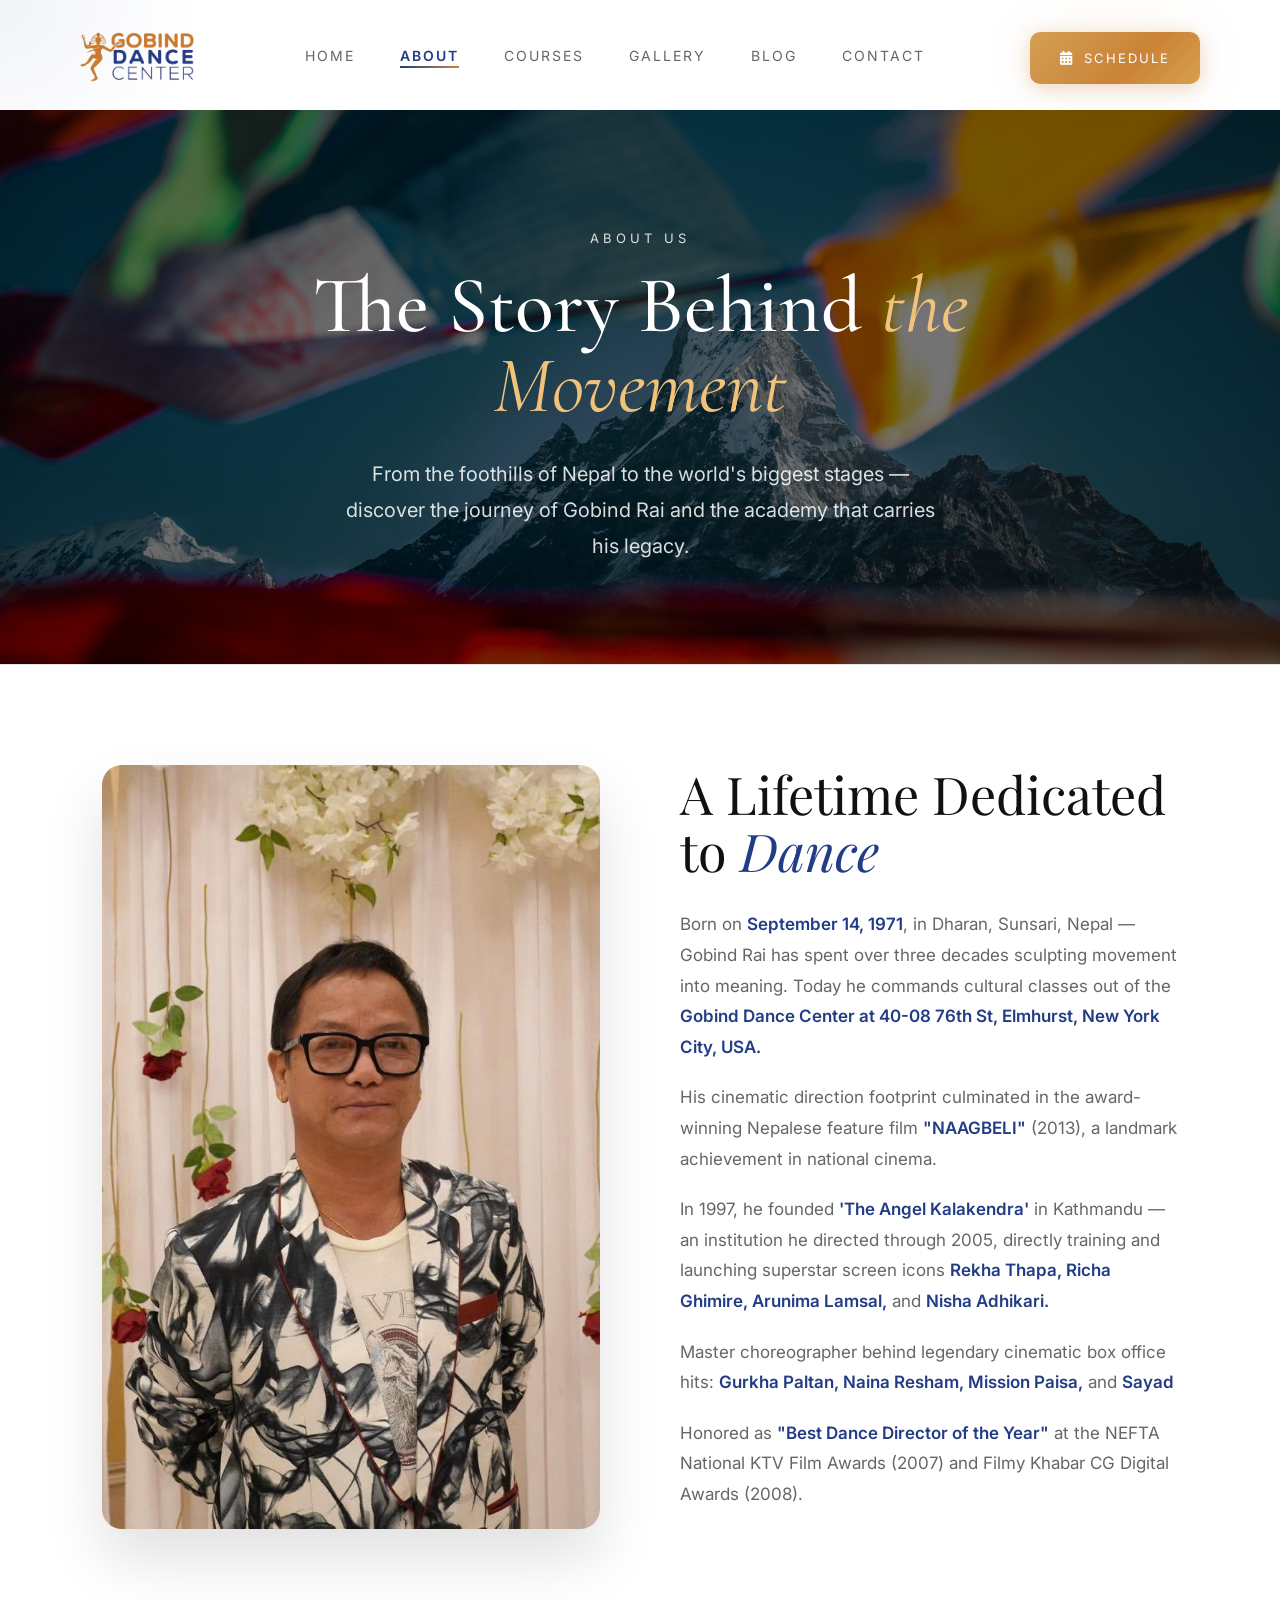
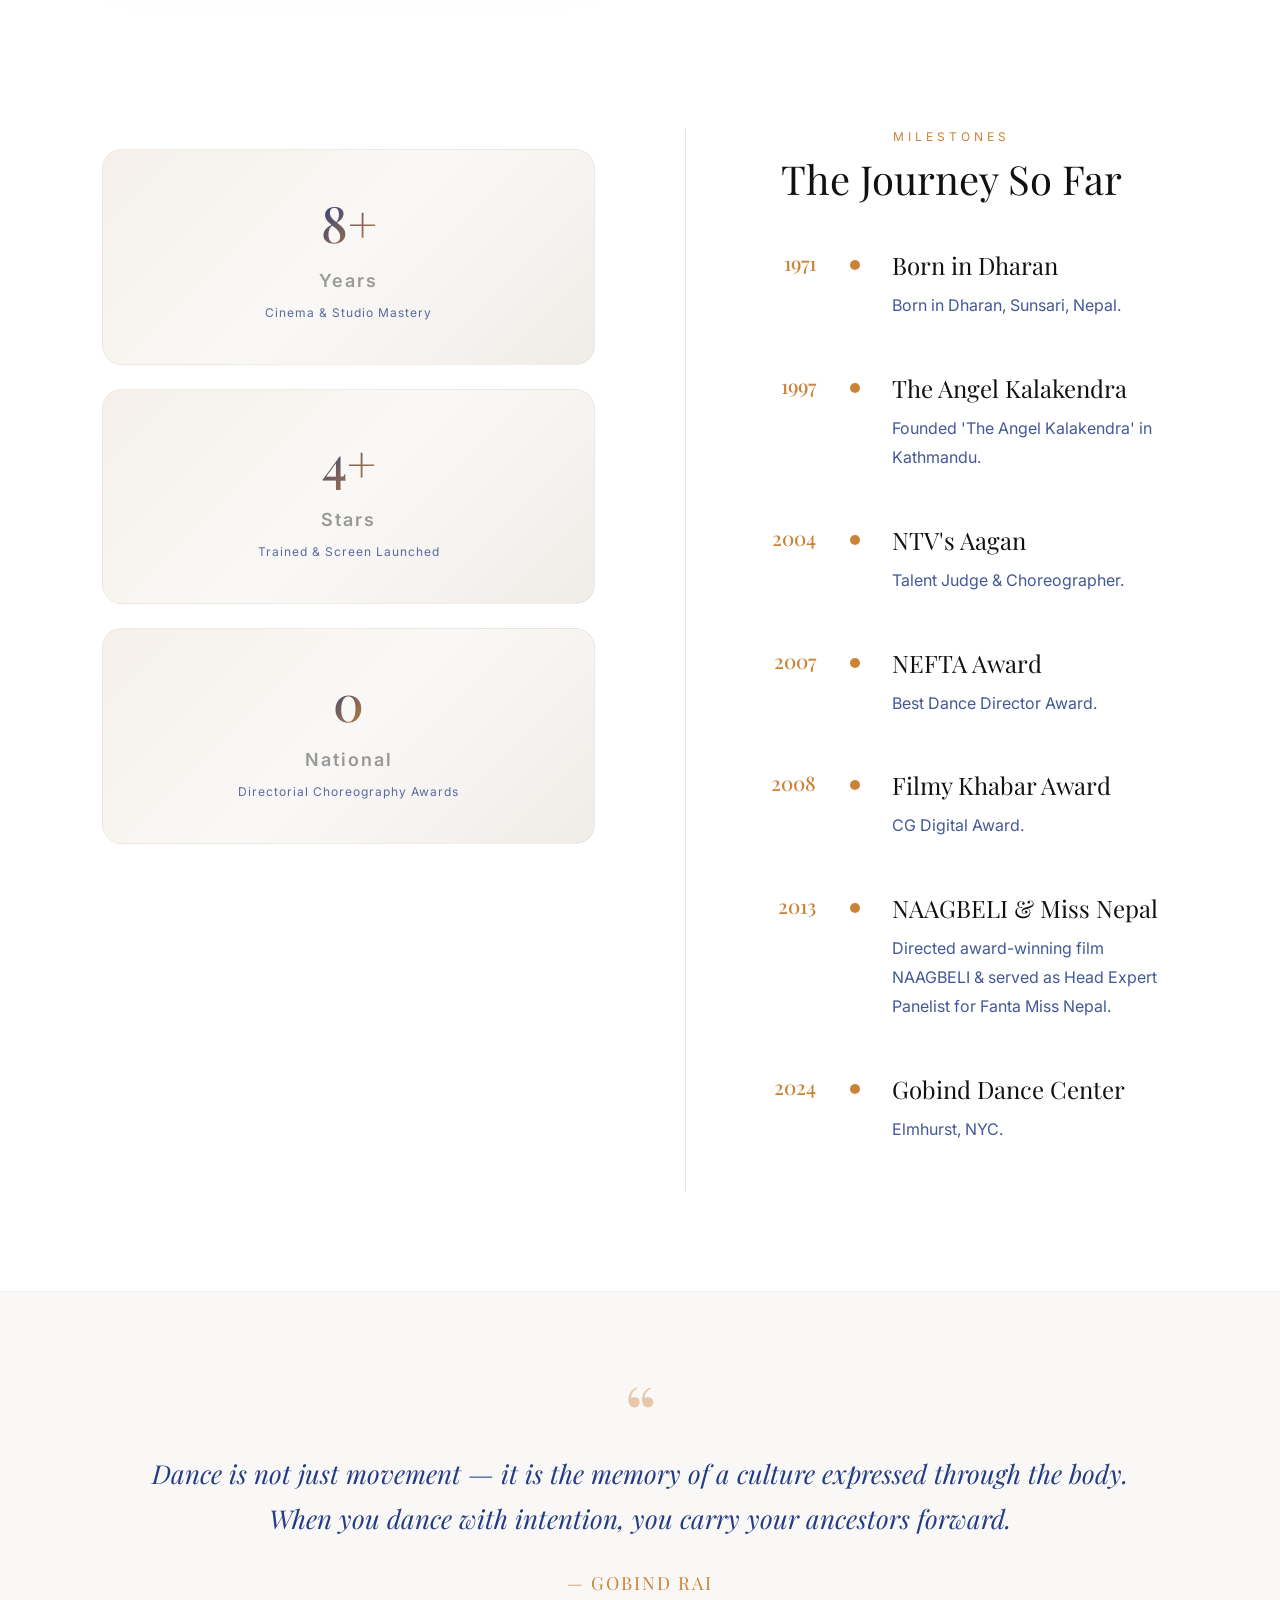
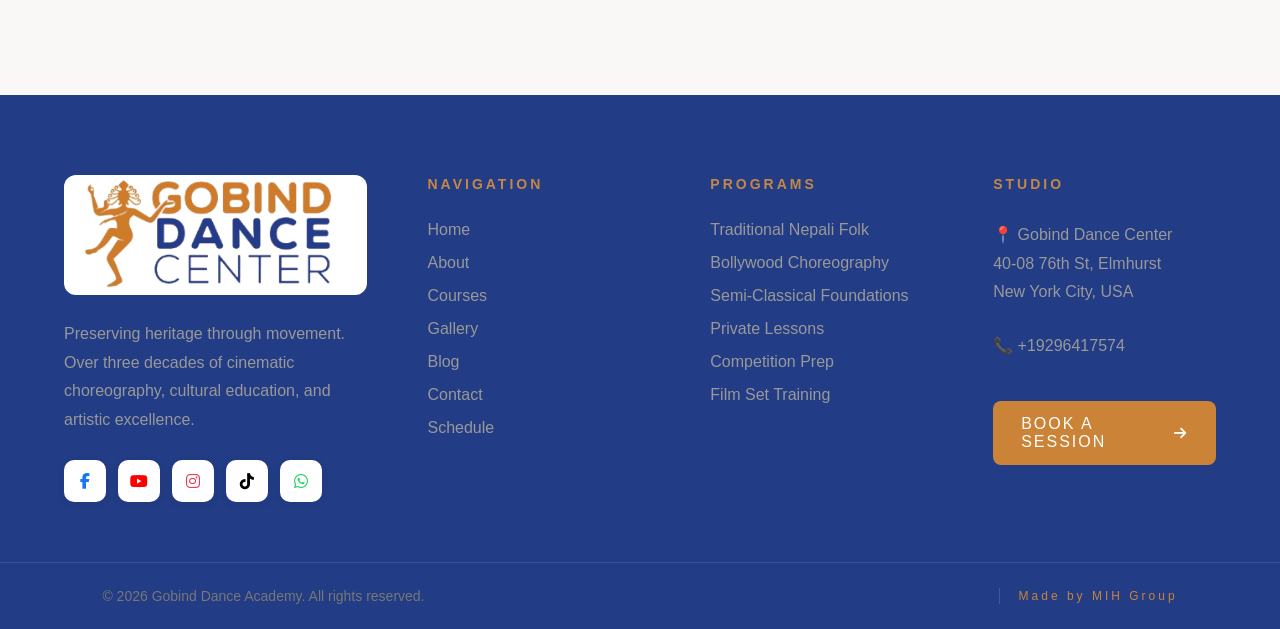
==== commit c88ab7c3: "Update footer: rename Book Audition to Schedule, update phone to +19296417574, align grid items" ====
--- a/about.html
+++ b/about.html
@@ -228,7 +228,7 @@
                 <li><a href="gallery.html">Gallery</a></li>
                 <li><a href="blog.html">Blog</a></li>
                 <li><a href="contact.html">Contact</a></li>
-                <li><a href="schedule.html">Book Audition</a></li>
+                <li><a href="schedule.html">Schedule</a></li>
             </ul>
         </div>
 
@@ -253,7 +253,7 @@
                   40-08 76th St, Elmhurst<br>
                   New York City, USA</a></p>
 
-            <p><a href="tel:9849158018">📞 9849158018</a></p>
+            <p><a href="tel:+19296417574">📞 +19296417574</a></p>
 
             <a href="contact.html" class="footer-btn ripple-btn">
                 BOOK A SESSION <i class="fas fa-arrow-right"></i>
--- a/css/style.css
+++ b/css/style.css
@@ -413,7 +413,7 @@
     font-size:64px;
     font-weight:400;
     line-height:1.1;
-    margin:0;
+    margin:0 0 25px;
     font-family: "Playfair Display", serif;
 }
 
@@ -556,7 +556,7 @@
 
 .testimonials{
     padding:120px 8%;
-    background: linear-gradient(135deg, #f0ece8 0%, #faf8f6 50%, #f5f0ea 100%);
+    background: linear-gradient(135deg, #f5f0ea 0%, #faf8f6 50%, #f0ece8 100%);
     position: relative;
 }
 
@@ -576,7 +576,7 @@
     font-family:"Playfair Display", serif;
     font-size:72px;
     font-weight:400;
-    margin:0;
+    margin:0 0 25px;
     color:#111;
 }
 
@@ -757,6 +757,7 @@
     grid-template-columns: repeat(4, 1fr);
     gap: 60px;
     padding-bottom: 60px;
+    align-items: start;
 }
 
 .footer-logo {
@@ -1178,31 +1179,84 @@
     }
 
     .footer-container {
-        grid-template-columns: 1fr;
-        gap: 28px;
+        grid-template-columns: repeat(2, 1fr);
+        gap: 20px;
         padding-bottom: 30px;
+        width: 92%;
+    }
+
+    .footer-col:first-child,
+    .footer-col:last-child {
+        grid-column: auto;
     }
 
     .footer-col ul {
         display: grid;
-        grid-template-columns: 1fr 1fr;
-        gap: 4px;
+        grid-template-columns: 1fr;
+        gap: 2px;
     }
 
     .footer-col ul li {
         margin-bottom: 0;
+        font-size: 11px;
     }
 
     .footer-btn {
         width: 100%;
         text-align: center;
-    }
-    
+        padding: 10px 16px;
+        font-size: 10px;
+    }
+
+    .footer-logo {
+        flex-direction: column;
+        gap: 6px;
+    }
+
+    .logo-box {
+        height: 60px;
+        padding: 0 10px;
+    }
+
+    .footer-logo h3 {
+        font-size: 13px;
+        letter-spacing: 1px;
+    }
+
+    .footer-logo span {
+        font-size: 9px;
+    }
+
+    .footer-col p {
+        font-size: 10px;
+        margin-bottom: 10px;
+        line-height: 1.5;
+    }
+
+    .footer-col h4 {
+        font-size: 10px;
+        margin-bottom: 10px;
+        letter-spacing: 1.5px;
+    }
+
+    .social-icons {
+        gap: 4px;
+        flex-wrap: wrap;
+    }
+
+    .social-icons a {
+        width: 28px;
+        height: 28px;
+        font-size: 11px;
+        border-radius: 6px;
+    }
+
     .footer-bottom {
         flex-direction: column;
         gap: 6px;
-        padding: 20px 5%;
+        padding: 16px 5%;
         text-align: center;
+        font-size: 10px;
     }
     
     .footer-tm {
@@ -1492,16 +1546,22 @@
     width: 100%;
 }
 
+@media(max-width: 768px) {
+    .filter-bar {
+        gap: 20px;
+        margin: 0 auto 30px;
+    }
+}
+
 @media(max-width: 600px) {
     .filter-bar .filter-tags {
         max-width: none;
-        gap: 6px;
+        gap: 8px;
     }
 
     .filter-tag {
-        padding: 5px 8px;
-        font-size: 9px;
-        letter-spacing: 0.3px;
+        padding: 10px 18px;
+        font-size: 12px;
     }
 }
 
@@ -1562,6 +1622,7 @@
 .filter-tags {
     display: flex;
     gap: 8px;
+    flex-wrap: wrap;
 }
 
 .filter-tag {
@@ -2461,23 +2522,67 @@
 .social-link-3d::before {
     content: '';
     position: absolute;
-    inset: -2px;
+    inset: 0;
     border-radius: 50%;
     opacity: 0;
     transition: opacity 0.5s ease;
-    z-index: -1;
+    z-index: 0;
 }
 
 .social-link-3d i {
     font-size: 28px;
-    transition: transform 0.5s cubic-bezier(0.34, 1.56, 0.64, 1),
-                color 0.4s ease;
+    transition: transform 0.5s cubic-bezier(0.34, 1.56, 0.64, 1);
     position: relative;
     z-index: 1;
 }
 
 .social-link-3d .si-label {
     display: none;
+}
+
+.social-link-3d[href*="facebook"]::before { background: #1877F2; }
+.social-link-3d[href*="facebook"] i { color: #1877F2; }
+.social-link-3d[href*="facebook"]:hover {
+    box-shadow: 0 8px 30px rgba(24,119,242,0.35),
+                0 0 60px rgba(24,119,242,0.15),
+                inset 0 1px 0 rgba(255,255,255,0.4);
+    border-color: rgba(24,119,242,0.3);
+}
+
+.social-link-3d[href*="youtube"]::before { background: #FF0000; }
+.social-link-3d[href*="youtube"] i { color: #FF0000; }
+.social-link-3d[href*="youtube"]:hover {
+    box-shadow: 0 8px 30px rgba(255,0,0,0.35),
+                0 0 60px rgba(255,0,0,0.15),
+                inset 0 1px 0 rgba(255,255,255,0.4);
+    border-color: rgba(255,0,0,0.3);
+}
+
+.social-link-3d[href*="instagram"]::before { background: linear-gradient(135deg, #f09433, #e6683c, #dc2743, #cc2366, #bc1888); }
+.social-link-3d[href*="instagram"] i { color: #E4405F; }
+.social-link-3d[href*="instagram"]:hover {
+    box-shadow: 0 8px 30px rgba(228,64,95,0.35),
+                0 0 60px rgba(228,64,95,0.15),
+                inset 0 1px 0 rgba(255,255,255,0.4);
+    border-color: rgba(228,64,95,0.3);
+}
+
+.social-link-3d[href*="tiktok"]::before { background: #000000; }
+.social-link-3d[href*="tiktok"] i { color: #000000; }
+.social-link-3d[href*="tiktok"]:hover {
+    box-shadow: 0 8px 30px rgba(0,0,0,0.25),
+                0 0 60px rgba(0,0,0,0.1),
+                inset 0 1px 0 rgba(255,255,255,0.4);
+    border-color: rgba(0,0,0,0.2);
+}
+
+.social-link-3d[href*="whatsapp"]::before { background: #25D366; }
+.social-link-3d[href*="whatsapp"] i { color: #25D366; }
+.social-link-3d[href*="whatsapp"]:hover {
+    box-shadow: 0 8px 30px rgba(37,211,102,0.35),
+                0 0 60px rgba(37,211,102,0.15),
+                inset 0 1px 0 rgba(255,255,255,0.4);
+    border-color: rgba(37,211,102,0.3);
 }
 
 .social-link-3d:hover {
@@ -2487,8 +2592,13 @@
 }
 
 .social-link-3d:hover i {
+    color: #fff;
     transform: scale(1.15) rotate(-10deg);
     animation: icon-bounce 0.6s ease;
+}
+
+.social-link-3d:hover::before {
+    opacity: 1;
 }
 
 @keyframes icon-bounce {
@@ -2496,51 +2606,6 @@
     40% { transform: scale(1.2) rotate(-12deg); }
     60% { transform: scale(1.1) rotate(-8deg); }
     100% { transform: scale(1.15) rotate(-10deg); }
-}
-
-.social-link-3d[href*="facebook"] i { color: #1877F2; }
-.social-link-3d[href*="facebook"]:hover {
-    box-shadow: 0 8px 30px rgba(24,119,242,0.35),
-                0 0 60px rgba(24,119,242,0.15),
-                inset 0 1px 0 rgba(255,255,255,0.4);
-    background: rgba(24,119,242,0.12);
-    border-color: rgba(24,119,242,0.3);
-}
-
-.social-link-3d[href*="youtube"] i { color: #FF0000; }
-.social-link-3d[href*="youtube"]:hover {
-    box-shadow: 0 8px 30px rgba(255,0,0,0.35),
-                0 0 60px rgba(255,0,0,0.15),
-                inset 0 1px 0 rgba(255,255,255,0.4);
-    background: rgba(255,0,0,0.1);
-    border-color: rgba(255,0,0,0.3);
-}
-
-.social-link-3d[href*="instagram"] i { color: #E4405F; }
-.social-link-3d[href*="instagram"]:hover {
-    box-shadow: 0 8px 30px rgba(228,64,95,0.35),
-                0 0 60px rgba(228,64,95,0.15),
-                inset 0 1px 0 rgba(255,255,255,0.4);
-    background: rgba(228,64,95,0.1);
-    border-color: rgba(228,64,95,0.3);
-}
-
-.social-link-3d[href*="tiktok"] i { color: #000000; }
-.social-link-3d[href*="tiktok"]:hover {
-    box-shadow: 0 8px 30px rgba(0,0,0,0.25),
-                0 0 60px rgba(0,0,0,0.1),
-                inset 0 1px 0 rgba(255,255,255,0.4);
-    background: rgba(0,0,0,0.06);
-    border-color: rgba(0,0,0,0.2);
-}
-
-.social-link-3d[href*="whatsapp"] i { color: #25D366; }
-.social-link-3d[href*="whatsapp"]:hover {
-    box-shadow: 0 8px 30px rgba(37,211,102,0.35),
-                0 0 60px rgba(37,211,102,0.15),
-                inset 0 1px 0 rgba(255,255,255,0.4);
-    background: rgba(37,211,102,0.1);
-    border-color: rgba(37,211,102,0.3);
 }
 
 /* RESPONSIVE FOR INNER PAGES */
@@ -3014,6 +3079,7 @@
     .testimonial-wrap {
         position: relative;
         overflow: hidden;
+        padding: 12px 0;
         touch-action: pan-y;
     }
 
@@ -3512,9 +3578,9 @@
         display: flex;
         flex-direction: column;
         align-items: center;
-        justify-content: center;
-        padding: 90px 40px 32px;
-        gap: 8px;
+        justify-content: flex-start;
+        padding: 100px 40px 32px;
+        gap: 4px;
     }
 
     nav .nav-links a {
@@ -3525,6 +3591,7 @@
         text-align: center;
         border-radius: 12px;
         transition: background 0.3s, color 0.3s;
+        flex-shrink: 0;
     }
 
     nav .nav-links a:hover,
@@ -3613,9 +3680,7 @@
         grid-template-columns: 1fr;
     }
 
-    .hero-right {
-        order: -1;
-    }
+
 
     .hero-left {
         height: auto;
@@ -3856,4 +3921,286 @@
     .page-hero p {
         font-size:16px;
     }
+}
+
+/* ===== COMPREHENSIVE PHONE OPTIMISATIONS ===== */
+
+html {
+    -webkit-text-size-adjust: 100%;
+}
+
+/* Ensure reveal elements are visible on mobile (IntersectionObserver may not fire reliably) */
+@media(max-width: 768px) {
+    .reveal, .reveal-left, .reveal-right, .reveal-scale {
+        opacity: 1 !important;
+        transform: none !important;
+    }
+}
+
+/* Prevent horizontal overflow */
+html, body {
+    overflow-x: hidden;
+    width: 100%;
+}
+
+/* Fix header overflow on medium screens where schedule-btn + nav links compete */
+@media(min-width: 993px) and (max-width: 1200px) {
+    header { padding: 24px 32px; }
+    header.scrolled { padding: 18px 32px; }
+    nav .nav-links { gap: 24px; }
+    nav .nav-links a { font-size: 12px; letter-spacing: 1.5px; }
+    .schedule-btn { padding: 14px 22px; font-size: 12px; }
+}
+
+
+
+@media(max-width: 576px) {
+    body { padding-top: 70px; }
+    header { padding: 18px 20px; }
+    header.scrolled { padding: 14px 20px; }
+
+    .hero { padding: 16px 20px 40px; gap: 24px; }
+    .hero-left h1 { font-size: 46px; }
+    .hero-left { height: auto; padding-top: 10px; }
+    .hero-right { height: 380px; }
+
+    .section-title h2 { font-size: 36px; }
+    .section-header h2 { font-size: 36px; }
+
+    .services { padding: 60px 20px; }
+    .testimonials { padding: 60px 20px; }
+
+    .cta-section { min-height: 400px; }
+    .cta-content h2 { font-size: 36px; }
+    .cta-content p { font-size: 18px; }
+
+    .courses-overview { padding: 60px 5%; }
+    .schedule-section { padding: 60px 5%; }
+    .schedule-header h2 { font-size: 40px; }
+
+    .blog-section { padding: 60px 5%; }
+    .blog-social { padding: 40px 5%; }
+    .contact-social { padding: 50px 5%; }
+    .contact-social h2 { font-size: 32px; }
+    .social-link-3d { width: 80px; height: 80px; font-size: 11px; }
+    .social-link-3d i { font-size: 22px; }
+    .social-3d { gap: 16px; }
+
+    .footer-container { gap: 30px; }
+    .logo-section img { height: 45px; }
+
+    nav .nav-links { padding: 80px 20px 20px; }
+    nav .nav-links a { padding: 18px 24px; font-size: 17px; }
+
+    .filter-input { padding: 14px 16px 14px 44px; font-size: 14px; }
+    .filter-search i { left: 16px; font-size: 16px; }
+}
+
+@media(max-width: 400px) {
+    body { padding-top: 64px; }
+    header { padding: 14px 12px; }
+    header.scrolled { padding: 12px 12px; }
+    .logo-section img { height: 38px; }
+    .logo-section { gap: 10px; }
+    .hamburger { padding: 6px; }
+    .hamburger span { width: 22px; height: 1.5px; }
+
+    nav .nav-links { padding: 60px 12px 16px; gap: 4px; }
+    nav .nav-links a { padding: 14px 16px; font-size: 15px; }
+    .nav-schedule-btn { padding: 14px 16px !important; font-size: 11px !important; }
+
+    .hero { padding: 12px 12px 30px; gap: 16px; }
+    .hero-left h1 { font-size: 32px; }
+    .hero-right { height: 260px; border-radius: 30% 70% 30% 70% / 70% 30% 70% 30%; }
+    .description { font-size: 15px; margin-top: 16px; }
+    .buttons { margin-top: 24px; gap: 12px; }
+    .primary-btn { padding: 14px 20px; font-size: 12px; }
+
+    .stats { padding: 30px 4%; gap: 12px; }
+    .stat-box { padding: 16px; }
+    .stat-box h2 { font-size: 32px; }
+    .stat-box p { font-size: 11px; letter-spacing: 2px; }
+
+    .section-title { margin-bottom: 50px; }
+    .section-title span { font-size: 11px; letter-spacing: 3px; margin-bottom: 12px; }
+    .section-title h2 { font-size: 28px; margin-bottom: 40px; }
+    .section-header { margin-bottom: 50px; }
+    .section-header p { font-size: 11px; letter-spacing: 3px; margin-bottom: 12px; }
+    .section-header h2 { font-size: 28px; margin-bottom: 40px; }
+
+    .services { padding: 40px 12px; }
+    .service-card { min-height: 260px; }
+    .service-card h3 { font-size: 22px; }
+    .card-body { padding: 24px; }
+    .service-card p { font-size: 14px; }
+
+    .testimonials { padding: 40px 12px; }
+    .testimonial-card { padding: 28px; min-height: 260px; }
+    .quote { font-size: 40px; }
+    .testimonial-text { font-size: 15px; line-height: 1.7; margin-bottom: 24px; }
+    .testimonial-card h4 { font-size: 18px; }
+    .testimonial-card span { font-size: 11px; }
+
+    .cta-section { min-height: 320px; }
+    .cta-content h2 { font-size: 26px; }
+    .cta-content p { font-size: 15px; margin-bottom: 28px; }
+    .btn-primary, .btn-secondary { padding: 14px 28px; font-size: 11px; }
+
+    .courses-overview { padding: 40px 4%; }
+    .course-card .card-body { padding: 20px; }
+    .course-card h3 { font-size: 22px; }
+    .course-level { font-size: 10px; }
+    .course-features li { font-size: 13px; padding: 6px 0; }
+    .course-btn { padding: 12px 20px; font-size: 11px; }
+
+    .schedule-section { padding: 40px 4%; }
+    .schedule-header h2 { font-size: 28px; }
+    .schedule-header p { font-size: 14px; }
+    .schedule-header .section-label { font-size: 11px; letter-spacing: 3px; }
+
+    .blog-section { padding: 40px 4%; }
+    .blog-card { border-radius: 16px; }
+    .blog-content { padding: 18px; }
+    .blog-content h3 { font-size: 20px; }
+    .blog-content > p { font-size: 14px; }
+    .blog-meta { font-size: 11px; }
+    .blog-social { padding: 30px 4%; }
+    .blog-social h3 { font-size: 24px; }
+    .blog-social .social-link { padding: 10px 18px; font-size: 12px; }
+
+    .contact-social { padding: 40px 4%; }
+    .contact-social h2 { font-size: 24px; }
+    .social-link-3d { width: 64px; height: 64px; padding: 14px; }
+    .social-link-3d i { font-size: 20px; }
+    .social-3d { gap: 12px; }
+
+    .page-hero { padding: 70px 4% 40px; }
+    .page-hero h1 { font-size: 26px; }
+    .page-hero .section-label { font-size: 11px; letter-spacing: 3px; }
+    .page-hero p { font-size: 14px; }
+    .page-hero-about, .page-hero-courses, .page-hero-blog,
+    .page-hero-schedule, .page-hero-contact, .page-hero-gallery { min-height: 320px; }
+
+    .footer { padding-top: 32px; }
+    .footer-container { gap: 24px; padding-bottom: 24px; }
+    .footer-col h4 { font-size: 11px; letter-spacing: 2px; margin-bottom: 14px; }
+    .footer-col p { font-size: 12px; }
+    .footer-col ul li { font-size: 12px; }
+    .footer-bottom { font-size: 11px; padding: 16px 4%; }
+
+    .back-to-top { bottom: 16px; right: 16px; width: 40px; height: 40px; font-size: 16px; }
+
+    .related-grid { gap: 14px; }
+    .related-content { padding: 14px; }
+    .related-content h4 { font-size: 15px; }
+
+    .post-section { padding: 30px 4%; }
+    .post-body { font-size: 15px; }
+    .post-body h2 { font-size: 20px; }
+    .post-body blockquote { padding: 14px 16px; font-size: 14px; }
+
+    .gallery-section { padding: 40px 4%; }
+    .gallery-grid { grid-auto-rows: 180px; gap: 10px; }
+    .gallery-filter { padding: 10px 18px; font-size: 12px; }
+
+    .about-story { padding: 40px 4%; }
+    .about-mission { padding: 50px 4%; }
+    .about-timeline { padding: 50px 4%; }
+    .about-stats-timeline { padding: 50px 4%; }
+    .about-quote { padding: 40px 4%; }
+
+    .contact-section { padding: 30px 4%; }
+    .contact-form-wrapper { padding: 20px 14px 24px; }
+    .contact-form input, .contact-form textarea, .custom-select-trigger { padding: 12px 14px; font-size: 13px; }
+    .contact-info h2 { font-size: 22px; }
+
+    .mission-card { padding: 30px 20px; }
+    .mission-card h3 { font-size: 22px; }
+    .mission-icon { font-size: 32px; margin-bottom: 16px; }
+
+    .about-text h2 { font-size: 26px; }
+    .about-text p { font-size: 15px; }
+    .about-image img { height: 240px; }
+
+    .stat-card { padding: 18px 14px; }
+    .stat-card h2 { font-size: 28px; }
+    .stat-card p { font-size: 14px; }
+
+    .blog-card.featured .blog-placeholder { min-height: 140px; font-size: 32px; }
+    .blog-card.featured .blog-content h3 { font-size: 18px; }
+    .blog-card:not(.featured) .blog-placeholder { min-height: 120px; font-size: 28px; }
+    .blog-card:not(.featured) .blog-content h3 { font-size: 16px; }
+
+    .gallery-placeholder p { font-size: 11px; }
+    .gallery-icon { font-size: 28px; }
+}
+
+@media(max-width: 360px) {
+    header { padding: 10px 8px; }
+    header.scrolled { padding: 10px 8px; }
+    .logo-section img { height: 34px; }
+    .logo-section { gap: 6px; }
+
+    .hero-left h1 { font-size: 28px; }
+    .hero-right { height: 220px; }
+    .description { font-size: 14px; }
+
+    nav .nav-links a { padding: 12px 12px; font-size: 14px; }
+    .nav-schedule-btn { padding: 12px 12px !important; font-size: 10px !important; }
+
+    .section-title h2 { font-size: 24px; }
+    .section-header h2 { font-size: 24px; }
+
+    .stat-box h2 { font-size: 28px; }
+    .stat-box p { font-size: 10px; letter-spacing: 1px; }
+
+    .service-card h3 { font-size: 20px; }
+    .card-body { padding: 18px; }
+    .service-card p { font-size: 13px; }
+
+    .course-card h3 { font-size: 20px; }
+    .card-body { padding: 18px; }
+
+    .footer-container { gap: 20px; }
+    .footer-col ul { grid-template-columns: 1fr; }
+
+    .page-hero h1 { font-size: 22px; }
+    .page-hero-about, .page-hero-courses, .page-hero-blog,
+    .page-hero-schedule, .page-hero-contact, .page-hero-gallery { min-height: 280px; }
+}
+
+/* Safe area for modern phones with notches */
+@supports(padding: max(0px)) {
+    header { padding-left: max(80px, env(safe-area-inset-left)); padding-right: max(80px, env(safe-area-inset-right)); }
+    header.scrolled { padding-left: max(80px, env(safe-area-inset-left)); padding-right: max(80px, env(safe-area-inset-right)); }
+    .hero { padding-left: max(80px, env(safe-area-inset-left)); padding-right: max(80px, env(safe-area-inset-right)); }
+    .back-to-top { right: max(40px, env(safe-area-inset-right)); bottom: max(40px, env(safe-area-inset-bottom)); }
+}
+
+@media(max-width: 992px) {
+    @supports(padding: max(0px)) {
+        header { padding-left: max(24px, env(safe-area-inset-left)); padding-right: max(24px, env(safe-area-inset-right)); }
+        header.scrolled { padding-left: max(24px, env(safe-area-inset-left)); padding-right: max(24px, env(safe-area-inset-right)); }
+        .hero { padding-left: max(20px, env(safe-area-inset-left)); padding-right: max(20px, env(safe-area-inset-right)); }
+        .back-to-top { right: max(24px, env(safe-area-inset-right)); bottom: max(24px, env(safe-area-inset-bottom)); }
+    }
+}
+
+@media(max-width: 480px) {
+    @supports(padding: max(0px)) {
+        header { padding-left: max(16px, env(safe-area-inset-left)); padding-right: max(16px, env(safe-area-inset-right)); }
+        header.scrolled { padding-left: max(16px, env(safe-area-inset-left)); padding-right: max(16px, env(safe-area-inset-right)); }
+        .hero { padding-left: max(16px, env(safe-area-inset-left)); padding-right: max(16px, env(safe-area-inset-right)); }
+        .back-to-top { right: max(16px, env(safe-area-inset-right)); bottom: max(16px, env(safe-area-inset-bottom)); }
+    }
+}
+
+/* Fix hero image shape on mobile - simpler border radius */
+@media(max-width: 576px) {
+    .hero-right {
+        animation: none;
+        border-radius: 30% 70% 30% 70% / 70% 30% 70% 30%;
+        height: 340px;
+    }
+    .hero-right:hover { border-radius: 40% 60% 40% 60% / 60% 40% 60% 40%; }
 }
--- a/css/about.css
+++ b/css/about.css
@@ -682,4 +682,22 @@
     .quote-attribution {
         font-size:13px;
     }
+}
+
+@media(max-width:400px) {
+    .page-hero-about { min-height:260px; }
+    .page-hero-about .page-hero-content h1 { font-size:24px; }
+    .about-story { padding:40px 4%; }
+    .about-story .about-image img { height:220px; }
+    .about-story .about-text h2 { font-size:22px; }
+    .about-story .about-text p { font-size:14px; }
+    .about-mission { padding:40px 4%; }
+    .about-timeline { padding:40px 4%; }
+    .about-stats-timeline { padding:30px 4%; }
+    .stats-timeline-grid { gap:24px; }
+    .about-timeline-col .section-header h2 { font-size:24px; }
+    .about-timeline-col .timeline-content h3 { font-size:16px; }
+    .about-timeline-col .timeline-content p { font-size:13px; }
+    .about-quote blockquote { font-size:15px; }
+    .quote-mark { font-size:32px; }
 }
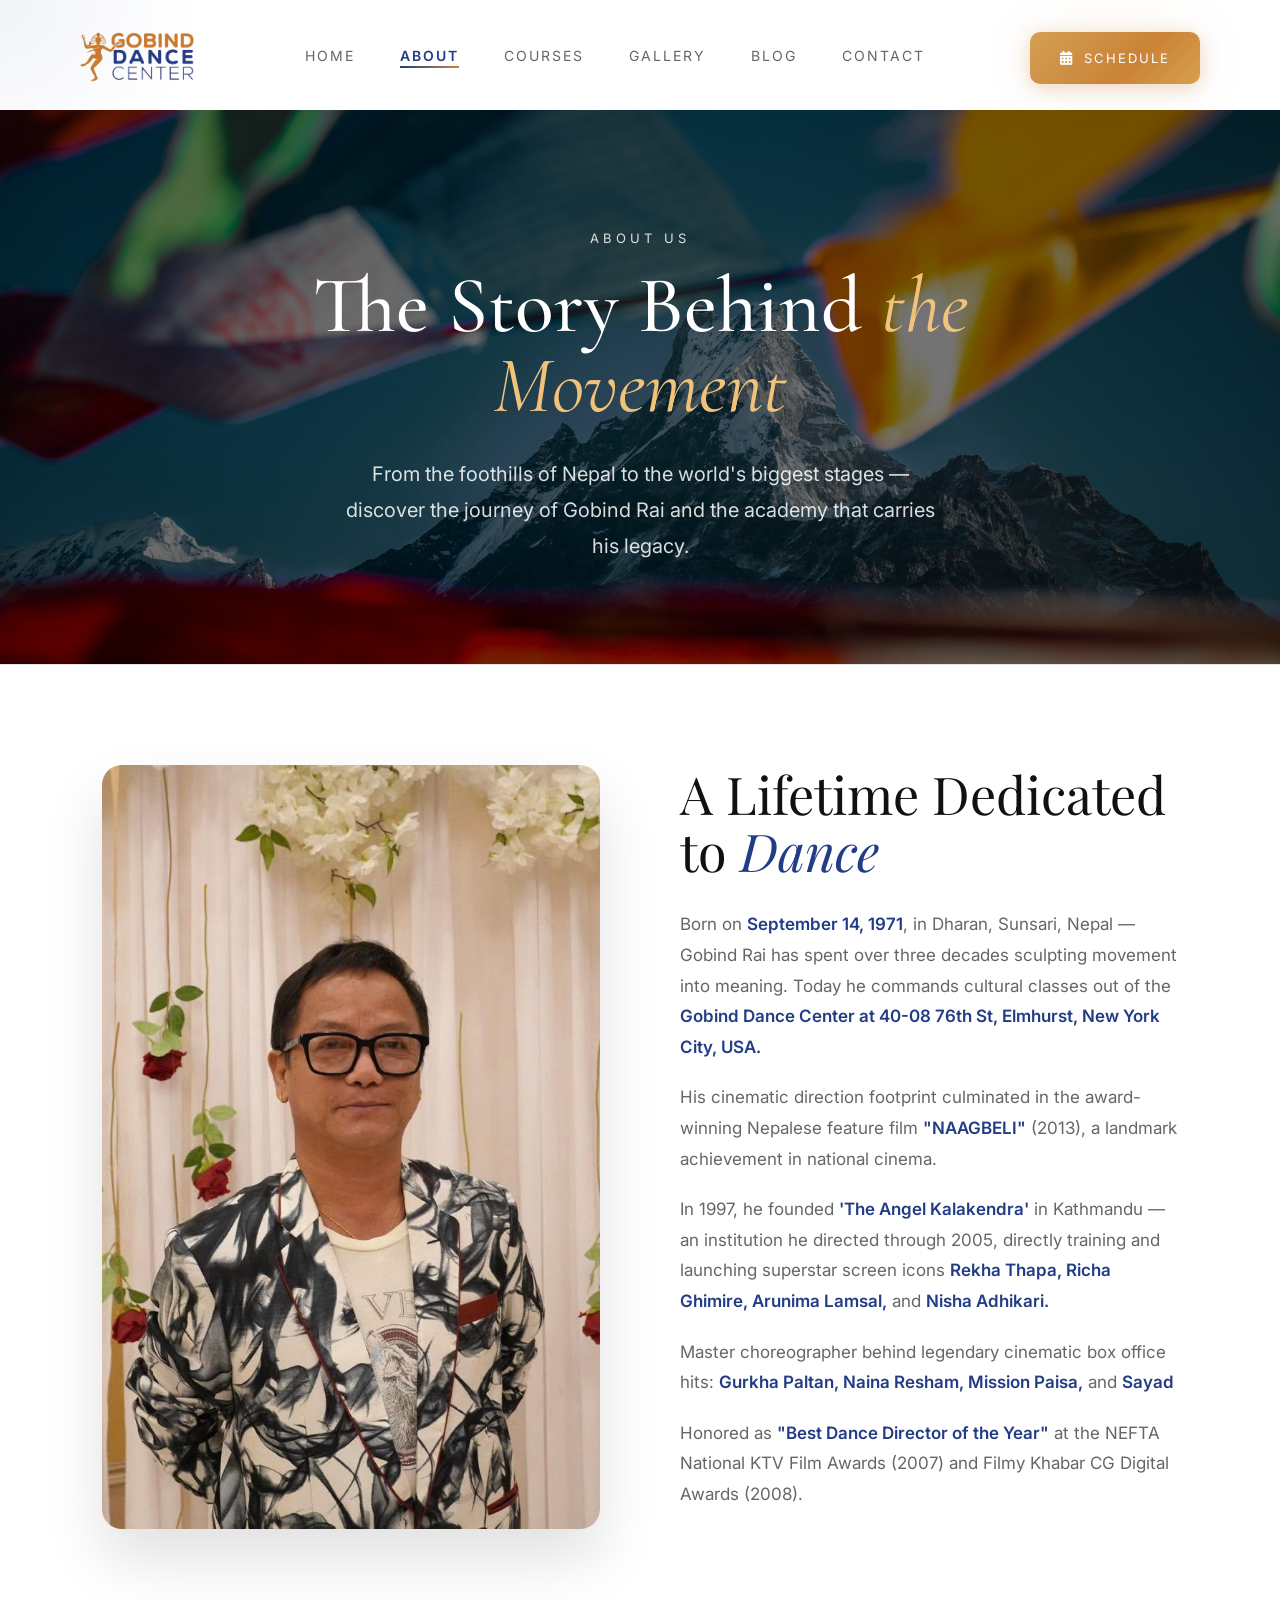
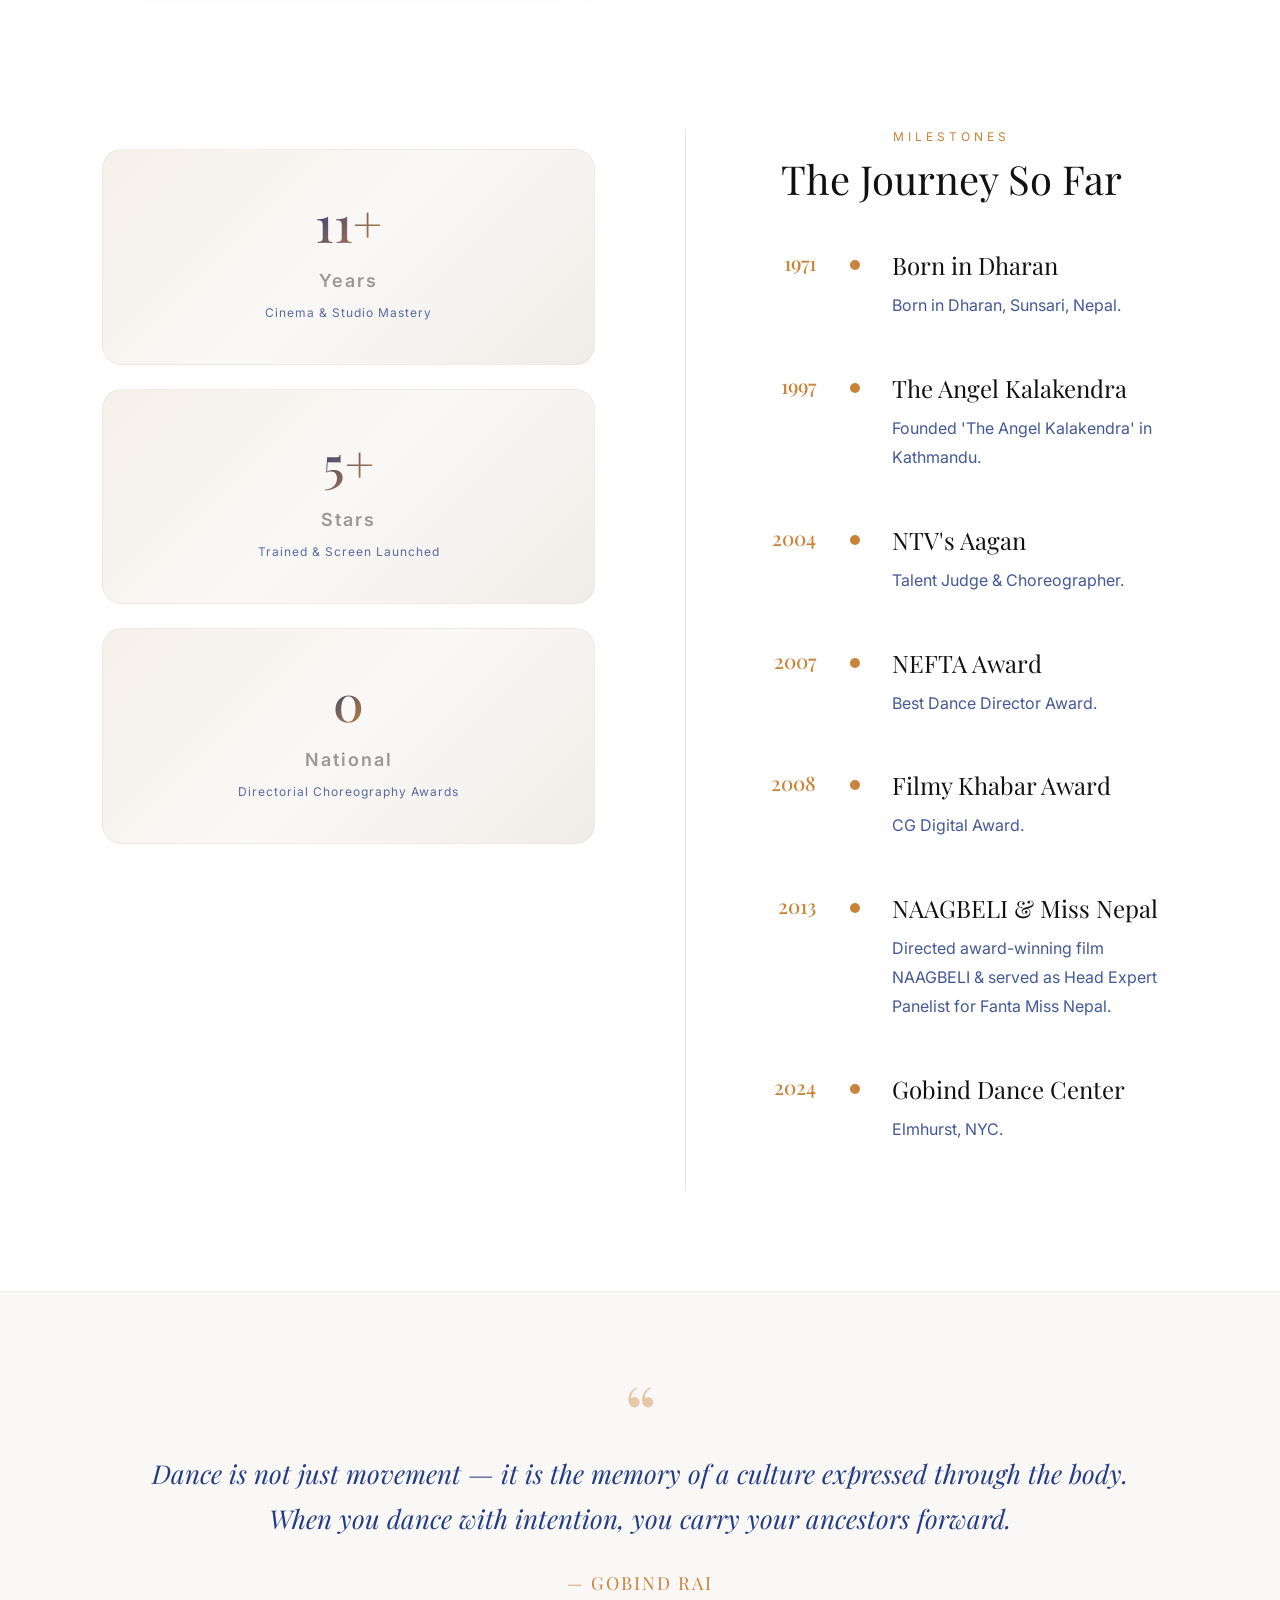
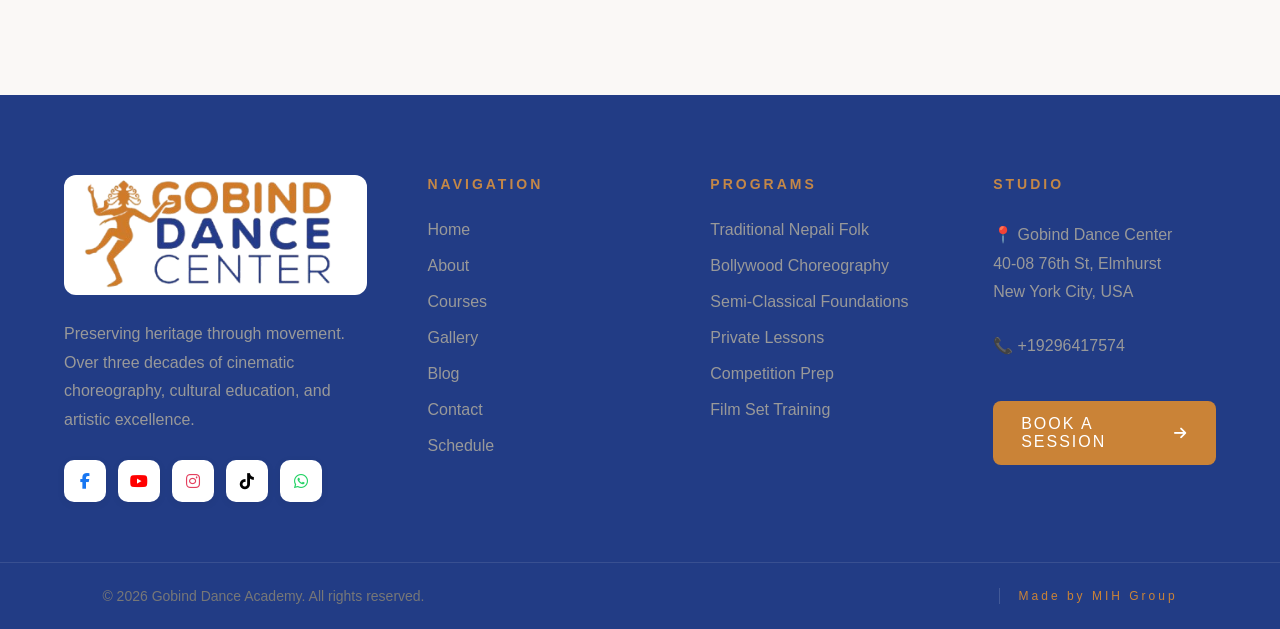
==== commit b9a4dd9b: "Add image between stats and timeline on mobile about page" ====
--- a/about.html
+++ b/about.html
@@ -115,6 +115,9 @@
         <span class="stat-desc">Directorial Choreography Awards</span>
        </div>
       </div>
+      <div class="about-timeline-img-mobile">
+       <img alt="Gobind Rai" src="assets/images/gobind1.jpg" loading="lazy"/>
+      </div>
       <div class="about-timeline-col">
        <div class="section-header">
         <p>MILESTONES</p>
--- a/css/style.css
+++ b/css/style.css
@@ -223,23 +223,89 @@
 
 .primary-btn{
     text-decoration:none;
-    background: var(--secondary-color);
+    background:
+        linear-gradient(135deg, rgba(255,255,255,0.1) 0%, transparent 50%),
+        linear-gradient(135deg, #ca8337 0%, #b87028 30%, #d4a055 60%, #b87028 85%, #ca8337 100%);
+    background-size: 300% 300%, 200% 200%;
     color: #fff;
     padding:22px 44px;
     letter-spacing:2.5px;
     font-size:14px;
     font-weight:600;
-    transition: background 0.3s ease, color 0.3s ease, transform 0.3s ease;
+    display: inline-flex;
+    align-items: center;
+    gap: 12px;
+    transition: all 0.5s cubic-bezier(0.34,1.56,0.64,1);
     cursor:pointer;
-    border-radius:10px;
+    border-radius:14px;
+    box-shadow: 0 4px 15px rgba(202,131,55,0.3),
+                0 2px 4px rgba(0,0,0,0.1),
+                inset 0 1px 0 rgba(255,255,255,0.35),
+                inset 0 -2px 0 rgba(0,0,0,0.2);
+    position: relative;
+    overflow: hidden;
+}
+.primary-btn::before {
+    content: '';
+    position: absolute;
+    inset: 0;
+    background: linear-gradient(135deg, rgba(255,255,255,0.18) 0%, rgba(255,255,255,0.05) 40%, transparent 60%);
+    border-radius: inherit;
+    pointer-events: none;
+}
+.primary-btn::after {
+    content: '';
+    position: absolute;
+    inset: 2px;
+    border-radius: 12px;
+    background: linear-gradient(180deg, rgba(255,255,255,0.08) 0%, transparent 40%, rgba(0,0,0,0.06) 100%);
+    pointer-events: none;
+}
+.primary-btn i {
+    font-size: 18px;
+    transition: transform 0.4s cubic-bezier(0.34,1.56,0.64,1);
 }
 .primary-btn:hover,
 .primary-btn:focus{
-    background: var(--primary-color);
+    background:
+        linear-gradient(135deg, rgba(255,255,255,0.12) 0%, transparent 50%),
+        linear-gradient(135deg, #d4954a 0%, #ca8337 30%, #e0b06a 60%, #ca8337 85%, #d4954a 100%);
+    background-size: 300% 300%, 200% 200%;
     color: #fff;
-    transform: translateY(-1px);
-    border-radius:10px;
-
+    transform: translateY(-4px) scale(1.04);
+    box-shadow: 0 16px 40px rgba(202,131,55,0.45),
+                0 4px 8px rgba(0,0,0,0.1),
+                inset 0 1px 0 rgba(255,255,255,0.4),
+                inset 0 -2px 0 rgba(0,0,0,0.2);
+    animation: btnGradientShift 2.5s ease infinite;
+}
+.primary-btn:hover i {
+    animation: capToss 0.9s cubic-bezier(0.4, 0, 0.2, 1) forwards;
+}
+
+@keyframes capToss {
+    0%   { transform: translateY(0) rotate(0deg) scale(1); }
+    35%  { transform: translateY(-12px) rotate(-20deg) scale(1.25); }
+    60%  { transform: translateY(-4px) rotate(10deg) scale(1.1); }
+    80%  { transform: translateY(-1px) rotate(-3deg) scale(1.02); }
+    100% { transform: translateY(0) rotate(0deg) scale(1); }
+}
+.primary-btn:active {
+    transform: translateY(-1px) scale(0.98);
+    box-shadow: 0 4px 12px rgba(202,131,55,0.3),
+                inset 0 1px 0 rgba(255,255,255,0.2),
+                inset 0 -1px 0 rgba(0,0,0,0.15);
+}
+
+@keyframes btnGradientShift {
+    0%   { background-position: 0% 50%, 0% 50%; }
+    50%  { background-position: 100% 50%, 100% 50%; }
+    100% { background-position: 0% 50%, 0% 50%; }
+}
+
+@keyframes iconBob {
+    0%   { transform: translateX(6px) scale(1.2) rotate(-10deg); }
+    100% { transform: translateX(10px) scale(1.25) rotate(-5deg); }
 }
 
 .secondary-btn{
@@ -252,14 +318,10 @@
 
 .hero-right {
     position:relative;
-    perspective: 1200px;
-    overflow: hidden;
-    border-radius: 35% 65% 35% 65% / 65% 35% 65% 35%;
-    transition: border-radius 0.8s cubic-bezier(0.34, 1.56, 0.64, 1),
-                filter 0.6s ease,
+    border-radius: 24px;
+    transition: filter 0.6s ease,
                 transform 0.8s cubic-bezier(0.34, 1.56, 0.64, 1);
     filter: brightness(1) contrast(1);
-    animation:shapeMorph 2s cubic-bezier(0.34, 1.56, 0.64, 1) forwards;
 }
 
 .hero-right::before {
@@ -268,12 +330,11 @@
     inset:0;
     background:rgba(0,0,0,0.2);
     z-index:1;
-    border-radius:inherit;
+    border-radius: 24px;
     pointer-events:none;
 }
 
 .hero-right:hover {
-    border-radius: 50%;
     filter: brightness(1.04) contrast(1.02);
     transform: scale(1.02);
 }
@@ -282,6 +343,7 @@
     content: '';
     position: absolute;
     inset: 0;
+    border-radius: 24px;
     background: linear-gradient(135deg, transparent 50%, rgba(202,131,55,0.15));
     pointer-events: none;
 }
@@ -290,6 +352,7 @@
     width: 100%;
     height: 100%;
     object-fit: cover;
+    border-radius: 24px;
     box-shadow: 0 30px 60px rgba(0,0,0,0.15);
     animation:imgReveal 2s cubic-bezier(0.34, 1.56, 0.64, 1) forwards;
 }
@@ -297,35 +360,12 @@
 .hero-3d-tilt {
     width: 100%;
     height: 100%;
-    transform-style: preserve-3d;
-    transition: transform 0.1s ease;
+    will-change: transform;
+    transition: transform 0.2s cubic-bezier(0.25, 0.46, 0.45, 0.94);
 }
 
 .hero-right {
     height: 700px;
-}
-
-@keyframes shapeMorph {
-    0% {
-        border-radius: 30% 70% 70% 30% / 70% 30% 30% 70%;
-        transform:scale(0.8) rotate(-12deg);
-        filter:blur(6px) brightness(0.6);
-    }
-    35% {
-        border-radius: 20% 80% 50% 50% / 80% 20% 50% 50%;
-        transform:scale(1.06) rotate(4deg);
-        filter:blur(1px) brightness(1.1);
-    }
-    65% {
-        border-radius: 40% 60% 30% 70% / 60% 40% 60% 40%;
-        transform:scale(0.98) rotate(-2deg);
-        filter:blur(0.5px) brightness(1.02);
-    }
-    100% {
-        border-radius: 35% 65% 35% 65% / 65% 35% 65% 35%;
-        transform:scale(1) rotate(0deg);
-        filter:brightness(1) contrast(1);
-    }
 }
 
 @keyframes imgReveal {
@@ -341,6 +381,17 @@
     }
 }
 
+@keyframes navFadeUp {
+    0% {
+        opacity: 0;
+        transform: translateY(24px);
+    }
+    100% {
+        opacity: 1;
+        transform: translateY(0);
+    }
+}
+
 /* Glass header effect when scrolling */
 header.scrolled nav .nav-links a,
 header.scrolled .logo-text p,
@@ -357,34 +408,73 @@
 .stats {
     display: grid;
     grid-template-columns: repeat(4, 1fr);
-    border-top: 1px solid #e5e5e5;
-    border-bottom: 1px solid #e5e5e5;
+    gap: 24px;
+    padding: 80px 5%;
+    background: #faf8f6;
 }
 
 .stat-box {
-    height: 220px;
+    background: #fff;
+    border-radius: 16px;
+    padding: 40px 20px;
     display: flex;
     flex-direction: column;
     justify-content: center;
     align-items: center;
-    border-right: 1px solid #e5e5e5;
     text-align: center;
+    box-shadow: 0 4px 20px rgba(0,0,0,0.05);
+    border: 1px solid rgba(0,0,0,0.04);
+    transition: all 0.3s ease;
+    height: 100%;
+}
+
+.stat-box:hover {
+    transform: translateY(-4px);
+    box-shadow: 0 12px 40px rgba(0,0,0,0.1);
+    border-color: rgba(212,160,85,0.2);
+}
+
+.stat-icon {
+    width: 52px;
+    height: 52px;
+    display: flex;
+    align-items: center;
+    justify-content: center;
+    background: linear-gradient(135deg, var(--primary-color), #d4a055);
+    border-radius: 13px;
+    font-size: 20px;
+    color: #fff;
+    margin-bottom: 16px;
+}
+
+.stat-box:hover .stat-icon {
+    animation: statIconAnim 1s ease-in-out forwards;
+}
+
+@keyframes statIconAnim {
+    0% { transform: scale(1) rotate(0deg) translateY(0); }
+    15% { transform: scale(1.2) rotate(-10deg) translateY(-3px); }
+    35% { transform: scale(1.05) rotate(-2deg) translateY(0); }
+    55% { transform: scale(1.15) rotate(-7deg) translateY(-2px); }
+    75% { transform: scale(1.08) rotate(-3deg) translateY(-1px); }
+    100% { transform: scale(1.1) rotate(-5deg) translateY(0); }
 }
 
 .stat-box:last-child {
-    border-right: none;
+    border-right: 1px solid rgba(0,0,0,0.04);
 }
 
 .stat-box h2 {
     font-size: 40px;
     font-weight: 400;
     margin: 0;
+    color: #111;
 }
 
 .stat-box p {
-    font-size: 14px;
+    font-size: 12px;
     letter-spacing: 3px;
-    margin-top: 10px;
+    margin-top: 8px;
     color: #777;
     font-weight: 600;
 }
@@ -394,6 +484,11 @@
 .services{
     padding:100px 8%;
     background: linear-gradient(135deg, #f5f0ea 0%, #faf8f6 50%, #f0ece8 100%);
+}
+
+.services.reveal {
+    opacity: 1;
+    transform: none;
 }
 
 .section-title{
@@ -641,6 +736,34 @@
     letter-spacing:2px;
 }
 
+.testimonial-author {
+    display: flex;
+    align-items: center;
+    gap: 14px;
+}
+
+.testimonial-avatar {
+    width: 48px;
+    height: 48px;
+    border-radius: 50%;
+    background: linear-gradient(135deg, var(--primary-color), #d4a055);
+    color: #fff;
+    display: flex;
+    align-items: center;
+    justify-content: center;
+    font-size: 14px;
+    font-weight: 600;
+    letter-spacing: 1px;
+    flex-shrink: 0;
+    overflow: hidden;
+}
+
+.testimonial-avatar img {
+    width: 100%;
+    height: 100%;
+    object-fit: cover;
+}
+
 @media(max-width:992px){
 
     .testimonial-grid{
@@ -882,7 +1005,7 @@
 }
 
 .footer-col ul li {
-    margin-bottom: 15px;
+    margin-bottom: 18px;
     color: #999;
     transition: color 0.3s ease, padding-left 0.3s ease;
     cursor: default;
@@ -1147,19 +1270,22 @@
     }
 
     .footer-col ul li {
-        margin-bottom: 10px;
+        margin-bottom: 14px;
         font-size: 13px;
     }
 
     .social-icons {
         justify-content: center;
-        gap: 8px;
+        gap: 12px;
     }
 
     .social-icons a {
         width: 36px;
         height: 36px;
-        font-size: 14px;
+    }
+
+    .social-icons a i {
+        font-size: 20px;
     }
 
     .footer-btn {
@@ -1183,6 +1309,7 @@
         gap: 20px;
         padding-bottom: 30px;
         width: 92%;
+        align-items: stretch;
     }
 
     .footer-col:first-child,
@@ -1190,15 +1317,21 @@
         grid-column: auto;
     }
 
+    .footer-col {
+        display: flex;
+        flex-direction: column;
+    }
+
     .footer-col ul {
-        display: grid;
-        grid-template-columns: 1fr;
-        gap: 2px;
+        display: flex;
+        flex-direction: column;
+        justify-content: space-evenly;
+        flex: 1;
     }
 
     .footer-col ul li {
         margin-bottom: 0;
-        font-size: 11px;
+        font-size: 12px;
     }
 
     .footer-btn {
@@ -1228,27 +1361,32 @@
     }
 
     .footer-col p {
-        font-size: 10px;
+        font-size: 12px;
         margin-bottom: 10px;
         line-height: 1.5;
     }
 
     .footer-col h4 {
-        font-size: 10px;
-        margin-bottom: 10px;
+        font-size: 12px;
+        margin-bottom: 12px;
         letter-spacing: 1.5px;
     }
 
     .social-icons {
-        gap: 4px;
-        flex-wrap: wrap;
+        display: grid;
+        grid-template-columns: repeat(3, 1fr);
+        gap: 8px;
+        justify-items: center;
     }
 
     .social-icons a {
-        width: 28px;
-        height: 28px;
-        font-size: 11px;
-        border-radius: 6px;
+        width: 36px;
+        height: 36px;
+        border-radius: 8px;
+    }
+
+    .social-icons a i {
+        font-size: 20px;
     }
 
     .footer-bottom {
@@ -1490,24 +1628,6 @@
     flex-grow: 1;
 }
 
-.course-features {
-    list-style: none;
-    padding: 0;
-    margin-bottom: 30px;
-}
-
-.course-features li {
-    padding: 8px 0;
-    color: #555;
-    font-size: 14px;
-    border-bottom: 1px solid rgba(0,0,0,0.06);
-}
-
-.course-features li::before {
-    content: '✓ ';
-    color: var(--primary-color);
-}
-
 .course-btn {
     display: inline-block;
     padding: 14px 30px;
@@ -1523,6 +1643,99 @@
 
 .course-btn:hover {
     background: var(--primary-color);
+}
+
+/* ─── WHY GDA SECTION ──────────────────────────── */
+.why-section {
+    padding: 100px 8%;
+    text-align: center;
+    background: #faf8f6;
+}
+
+.why-section .section-header {
+    margin-bottom: 20px;
+}
+
+.why-intro {
+    max-width: 700px;
+    margin: 0 auto 50px;
+    color: #555;
+    font-size: 17px;
+    line-height: 1.8;
+}
+
+.why-grid {
+    display: grid;
+    grid-template-columns: repeat(4, 1fr);
+    gap: 24px;
+    max-width: 1200px;
+    margin: 0 auto;
+}
+
+.why-card {
+    background: #fff;
+    padding: 36px 24px 30px;
+    border-radius: 16px;
+    box-shadow: 0 4px 24px rgba(0,0,0,0.05);
+    border: 1px solid rgba(0,0,0,0.04);
+    transition: all 0.3s ease;
+    text-align: center;
+}
+
+.why-card:hover {
+    transform: translateY(-4px);
+    box-shadow: 0 12px 40px rgba(0,0,0,0.1);
+    border-color: rgba(212,160,85,0.2);
+}
+
+.why-icon {
+    width: 56px;
+    height: 56px;
+    margin: 0 auto 18px;
+    display: flex;
+    align-items: center;
+    justify-content: center;
+    background: linear-gradient(135deg, var(--primary-color), #d4a055);
+    border-radius: 14px;
+    font-size: 22px;
+    color: #fff;
+}
+
+.why-card h3 {
+    font-family: 'Playfair Display', serif;
+    font-size: 20px;
+    font-weight: 600;
+    margin-bottom: 10px;
+    color: #111;
+}
+
+.why-card p {
+    color: #666;
+    font-size: 14px;
+    line-height: 1.6;
+}
+
+.why-btn-wrap {
+    margin-top: 50px;
+}
+
+.why-btn {
+    display: inline-block;
+    padding: 16px 48px;
+    background: linear-gradient(135deg, var(--primary-color), #d4a055);
+    color: #fff;
+    text-decoration: none;
+    letter-spacing: 2px;
+    font-size: 13px;
+    font-weight: 600;
+    border-radius: 50px;
+    transition: all 0.3s ease;
+    box-shadow: 0 4px 20px rgba(202,131,55,0.3);
+}
+
+.why-btn:hover {
+    transform: translateY(-2px);
+    box-shadow: 0 8px 30px rgba(202,131,55,0.4);
 }
 
 /* ─── FILTER BAR ─────────────────────────────── */
@@ -1626,15 +1839,15 @@
 }
 
 .filter-tag {
-    padding: 7px 14px;
+    padding: 12px 32px;
     border: 1px solid rgba(255,255,255,0.4);
     border-radius: 30px;
     background: rgba(255,255,255,0.25);
     backdrop-filter: blur(16px) saturate(180%);
     -webkit-backdrop-filter: blur(16px) saturate(180%);
     font-family: 'Inter', sans-serif;
-    font-size: 11px;
-    letter-spacing: 1px;
+    font-size: 13px;
+    letter-spacing: 2px;
     color: #666;
     cursor: pointer;
     transition: transform 0.45s cubic-bezier(0.34, 1.56, 0.64, 1),
@@ -1693,31 +1906,6 @@
 
 .filter-tag.active::after {
     display: none;
-}
-
-/* Mobile carousel for courses */
-@media(max-width: 768px) {
-    .courses-grid {
-        display: flex !important;
-        gap: 20px !important;
-        overflow-x: auto;
-        scroll-snap-type: x mandatory;
-        -webkit-overflow-scrolling: touch;
-        scrollbar-width: none;
-        padding: 8px 5% 20px;
-        margin: 0 -5%;
-        width: auto;
-    }
-    
-    .courses-grid::-webkit-scrollbar {
-        display: none;
-    }
-    
-    .course-card {
-        flex: 0 0 85%;
-        scroll-snap-align: center;
-        min-width: 280px;
-    }
 }
 
 /* SCHEDULE */
@@ -3559,14 +3747,18 @@
         backdrop-filter: blur(12px) saturate(120%);
         -webkit-backdrop-filter: blur(12px) saturate(120%);
         z-index: 8;
-        transition: right 0.4s ease;
+        opacity: 0;
+        transition: right 0.5s cubic-bezier(0.4, 0, 0.2, 1), opacity 0.4s ease;
         display: flex;
         justify-content: flex-end;
         padding: 0;
+        pointer-events: none;
     }
 
     nav.open {
         right: 0;
+        opacity: 1;
+        pointer-events: auto;
     }
 
     nav .nav-links {
@@ -3578,20 +3770,43 @@
         display: flex;
         flex-direction: column;
         align-items: center;
-        justify-content: flex-start;
-        padding: 100px 40px 32px;
-        gap: 4px;
+        justify-content: center;
+        gap: 10px;
+        padding: 12px 40px;
     }
 
     nav .nav-links a {
-        padding: 20px 40px;
+        padding: 14px 40px;
         font-size: 20px;
         width: 100%;
         max-width: 400px;
         text-align: center;
         border-radius: 12px;
-        transition: background 0.3s, color 0.3s;
         flex-shrink: 0;
+        opacity: 0;
+        transform: translateY(20px);
+        transition: opacity 0.5s ease, transform 0.5s ease, background 0.3s, color 0.3s;
+    }
+
+    nav.open .nav-links a {
+        opacity: 1;
+        transform: translateY(0);
+    }
+
+    nav.open .nav-links a:nth-child(1) { transition-delay: 0.05s; }
+    nav.open .nav-links a:nth-child(2) { transition-delay: 0.1s; }
+    nav.open .nav-links a:nth-child(3) { transition-delay: 0.15s; }
+    nav.open .nav-links a:nth-child(4) { transition-delay: 0.2s; }
+    nav.open .nav-links a:nth-child(5) { transition-delay: 0.25s; }
+    nav.open .nav-links a:nth-child(6) { transition-delay: 0.3s; }
+    nav.open .nav-links a:nth-child(7) { transition-delay: 0.35s; }
+
+    nav .nav-links a:hover {
+        transform: scale(1.03);
+    }
+
+    nav.open .nav-links a:hover {
+        transform: scale(1.03) translateY(0);
     }
 
     nav .nav-links a:hover,
@@ -3628,8 +3843,7 @@
         background-size:400% 400%;
         color:#fff!important;
         text-align:center;
-        padding:18px 24px!important;
-        margin-top:auto;
+        padding:14px 24px!important;
         border-radius:12px;
         letter-spacing:2px;
         font-size:13px;
@@ -3701,17 +3915,19 @@
 
     .stats {
         grid-template-columns: repeat(2, 1fr);
+        gap: 20px;
+        padding: 60px 5%;
     }
 
     .stat-box {
-        height: 180px;
-    }
-
-    .stat-box h2 {
-        color: #111;
-        background: none;
-        -webkit-text-fill-color: #111;
-        background-clip: border-box;
+        padding: 36px 20px;
+    }
+
+    .stat-icon {
+        width: 44px;
+        height: 44px;
+        font-size: 17px;
+        margin-bottom: 14px;
     }
 
     .section-title h2,
@@ -3768,7 +3984,7 @@
 
     nav .nav-links {
         width: 100%;
-        padding: 70px 16px 20px;
+        padding: 10px 16px;
         background: rgba(255,255,255,0.78);
         backdrop-filter: blur(20px) saturate(180%);
         -webkit-backdrop-filter: blur(20px) saturate(180%);
@@ -3882,13 +4098,19 @@
 
     .stats {
         grid-template-columns:1fr;
-        gap:16px;
-        padding:40px 5%;
+        gap: 18px;
+        padding: 50px 5%;
     }
 
     .stat-box {
-        height:auto;
-        padding:20px;
+        padding: 36px 24px;
+    }
+
+    .stat-icon {
+        width: 48px;
+        height: 48px;
+        font-size: 18px;
+        margin-bottom: 16px;
     }
 
     .cta-content h2 {
@@ -3963,6 +4185,7 @@
     .hero-left h1 { font-size: 46px; }
     .hero-left { height: auto; padding-top: 10px; }
     .hero-right { height: 380px; }
+    .buttons { margin-top: 32px; justify-content: flex-start; align-items: flex-start; }
 
     .section-title h2 { font-size: 36px; }
     .section-header h2 { font-size: 36px; }
@@ -3975,6 +4198,9 @@
     .cta-content p { font-size: 18px; }
 
     .courses-overview { padding: 60px 5%; }
+    .why-section { padding: 60px 5%; }
+    .why-grid { grid-template-columns: repeat(2, 1fr); gap: 16px; }
+    .why-intro { font-size: 15px; margin-bottom: 36px; }
     .schedule-section { padding: 60px 5%; }
     .schedule-header h2 { font-size: 40px; }
 
@@ -3989,7 +4215,7 @@
     .footer-container { gap: 30px; }
     .logo-section img { height: 45px; }
 
-    nav .nav-links { padding: 80px 20px 20px; }
+    nav .nav-links { padding: 12px 20px; }
     nav .nav-links a { padding: 18px 24px; font-size: 17px; }
 
     .filter-input { padding: 14px 16px 14px 44px; font-size: 14px; }
@@ -4005,20 +4231,21 @@
     .hamburger { padding: 6px; }
     .hamburger span { width: 22px; height: 1.5px; }
 
-    nav .nav-links { padding: 60px 12px 16px; gap: 4px; }
+    nav .nav-links { padding: 8px 12px; }
     nav .nav-links a { padding: 14px 16px; font-size: 15px; }
     .nav-schedule-btn { padding: 14px 16px !important; font-size: 11px !important; }
 
     .hero { padding: 12px 12px 30px; gap: 16px; }
     .hero-left h1 { font-size: 32px; }
-    .hero-right { height: 260px; border-radius: 30% 70% 30% 70% / 70% 30% 70% 30%; }
+    .hero-right { height: 260px; border-radius: 20px; }
     .description { font-size: 15px; margin-top: 16px; }
     .buttons { margin-top: 24px; gap: 12px; }
     .primary-btn { padding: 14px 20px; font-size: 12px; }
 
-    .stats { padding: 30px 4%; gap: 12px; }
-    .stat-box { padding: 16px; }
-    .stat-box h2 { font-size: 32px; }
+    .stats { padding: 40px 4%; gap: 16px; }
+    .stat-box { padding: 28px 16px; }
+    .stat-icon { width: 44px; height: 44px; font-size: 16px; margin-bottom: 14px; }
+    .stat-box h2 { font-size: 34px; }
     .stat-box p { font-size: 11px; letter-spacing: 2px; }
 
     .section-title { margin-bottom: 50px; }
@@ -4029,6 +4256,14 @@
     .section-header h2 { font-size: 28px; margin-bottom: 40px; }
 
     .services { padding: 40px 12px; }
+    .why-section { padding: 40px 12px; }
+    .why-grid { grid-template-columns: 1fr; gap: 14px; }
+    .why-intro { font-size: 14px; margin-bottom: 28px; }
+    .why-card { padding: 24px 18px 22px; }
+    .why-icon { width: 46px; height: 46px; font-size: 18px; margin-bottom: 14px; }
+    .why-card h3 { font-size: 17px; }
+    .why-card p { font-size: 13px; }
+    .why-btn { padding: 14px 36px; font-size: 12px; }
     .service-card { min-height: 260px; }
     .service-card h3 { font-size: 22px; }
     .card-body { padding: 24px; }
@@ -4050,7 +4285,7 @@
     .course-card .card-body { padding: 20px; }
     .course-card h3 { font-size: 22px; }
     .course-level { font-size: 10px; }
-    .course-features li { font-size: 13px; padding: 6px 0; }
+
     .course-btn { padding: 12px 20px; font-size: 11px; }
 
     .schedule-section { padding: 40px 4%; }
@@ -4083,9 +4318,9 @@
 
     .footer { padding-top: 32px; }
     .footer-container { gap: 24px; padding-bottom: 24px; }
-    .footer-col h4 { font-size: 11px; letter-spacing: 2px; margin-bottom: 14px; }
-    .footer-col p { font-size: 12px; }
-    .footer-col ul li { font-size: 12px; }
+    .footer-col h4 { font-size: 12px; letter-spacing: 2px; margin-bottom: 14px; }
+    .footer-col p { font-size: 13px; }
+    .footer-col ul li { font-size: 13px; }
     .footer-bottom { font-size: 11px; padding: 16px 4%; }
 
     .back-to-top { bottom: 16px; right: 16px; width: 40px; height: 40px; font-size: 16px; }
@@ -4159,10 +4394,18 @@
     .service-card p { font-size: 13px; }
 
     .course-card h3 { font-size: 20px; }
+
+    .why-section { padding: 32px 10px; }
+    .why-grid { gap: 12px; }
+    .why-card { padding: 20px 14px 18px; }
+    .why-icon { width: 40px; height: 40px; font-size: 16px; margin-bottom: 12px; }
+    .why-card h3 { font-size: 16px; }
+    .why-card p { font-size: 12px; }
+    .why-btn { padding: 12px 28px; font-size: 11px; }
+    .why-btn-wrap { margin-top: 32px; }
     .card-body { padding: 18px; }
 
     .footer-container { gap: 20px; }
-    .footer-col ul { grid-template-columns: 1fr; }
 
     .page-hero h1 { font-size: 22px; }
     .page-hero-about, .page-hero-courses, .page-hero-blog,
@@ -4195,12 +4438,8 @@
     }
 }
 
-/* Fix hero image shape on mobile - simpler border radius */
 @media(max-width: 576px) {
     .hero-right {
-        animation: none;
-        border-radius: 30% 70% 30% 70% / 70% 30% 70% 30%;
         height: 340px;
     }
-    .hero-right:hover { border-radius: 40% 60% 40% 60% / 60% 40% 60% 40%; }
-}+}
--- a/css/about.css
+++ b/css/about.css
@@ -255,6 +255,10 @@
     align-items:start;
 }
 
+.about-timeline-img-mobile {
+    display: none;
+}
+
 .stats-group {
     display:flex;
     flex-direction:column;
@@ -478,6 +482,15 @@
     .stats-timeline-grid {
         grid-template-columns:1fr;
         gap:50px;
+    }
+    .about-timeline-img-mobile {
+        display: block;
+    }
+    .about-timeline-img-mobile img {
+        width: 100%;
+        height: 300px;
+        object-fit: cover;
+        border-radius: 16px;
     }
     .about-timeline-col {
         padding-left:0;
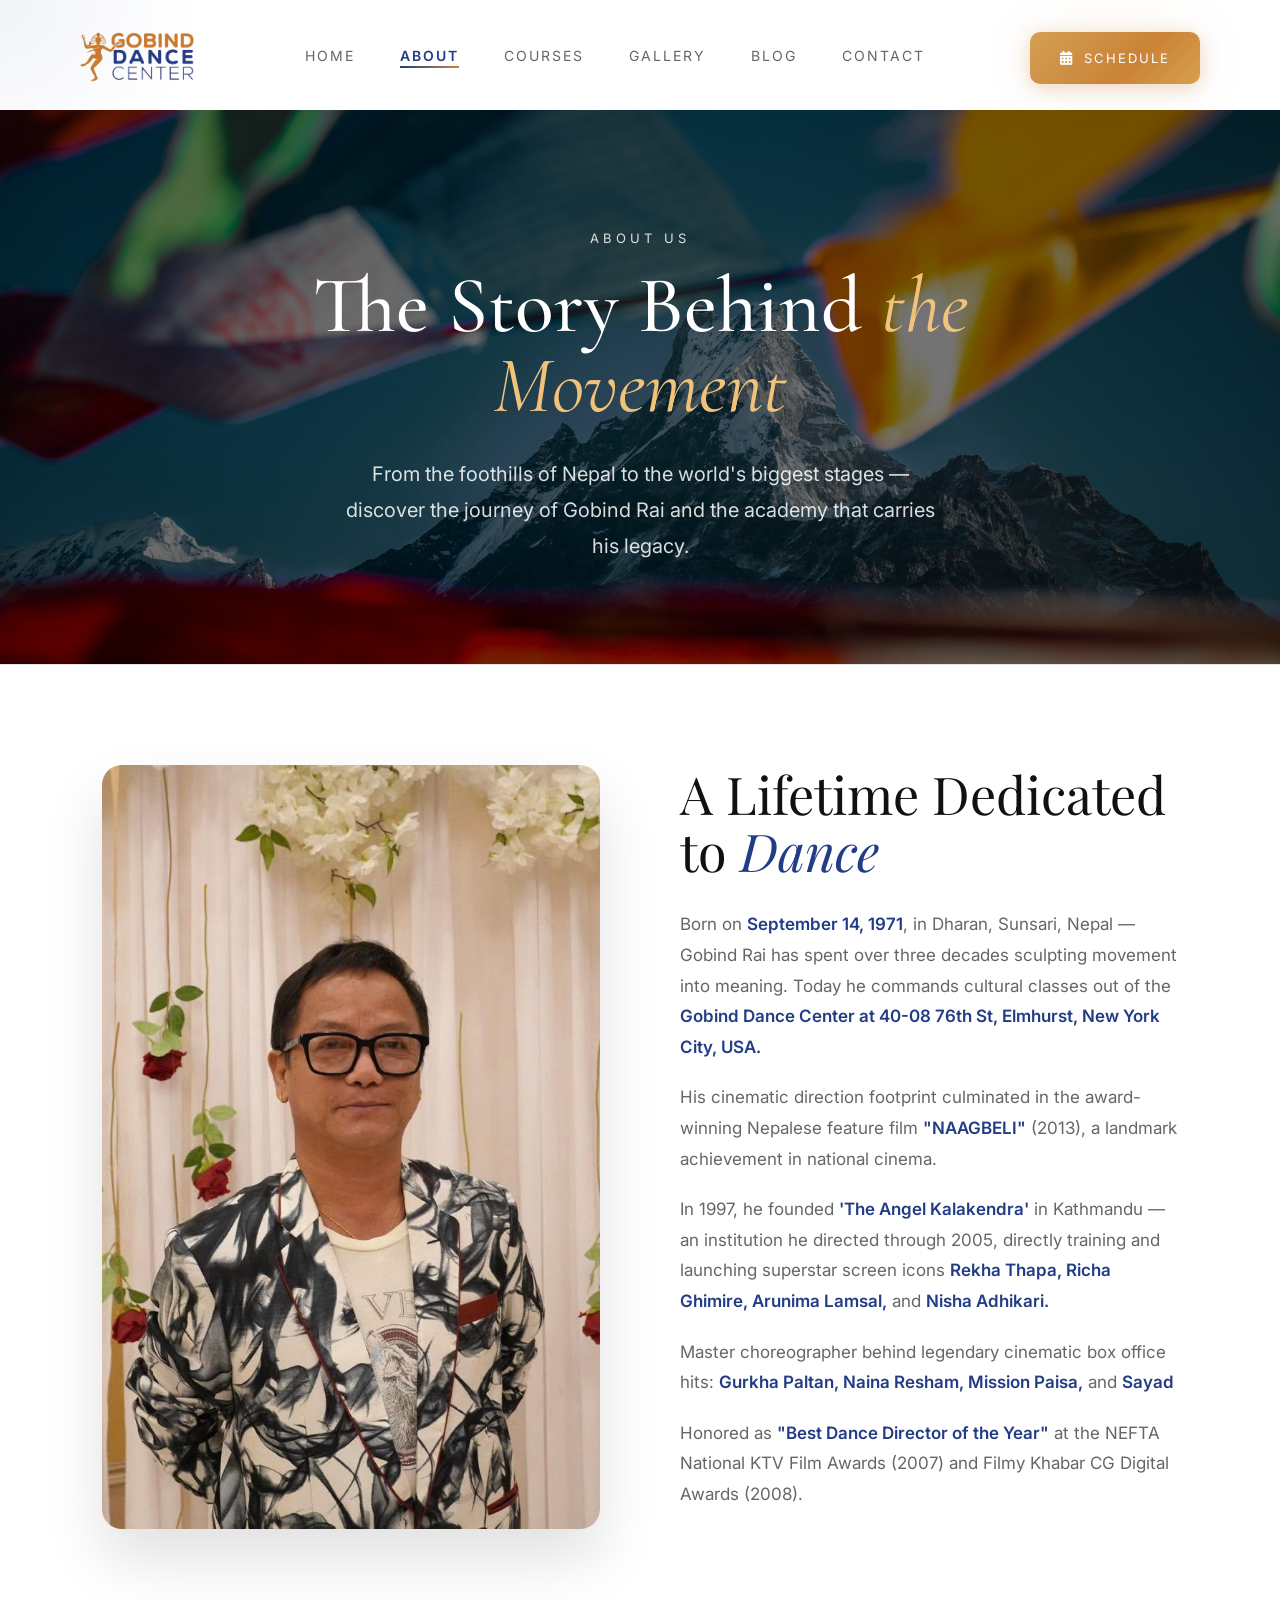
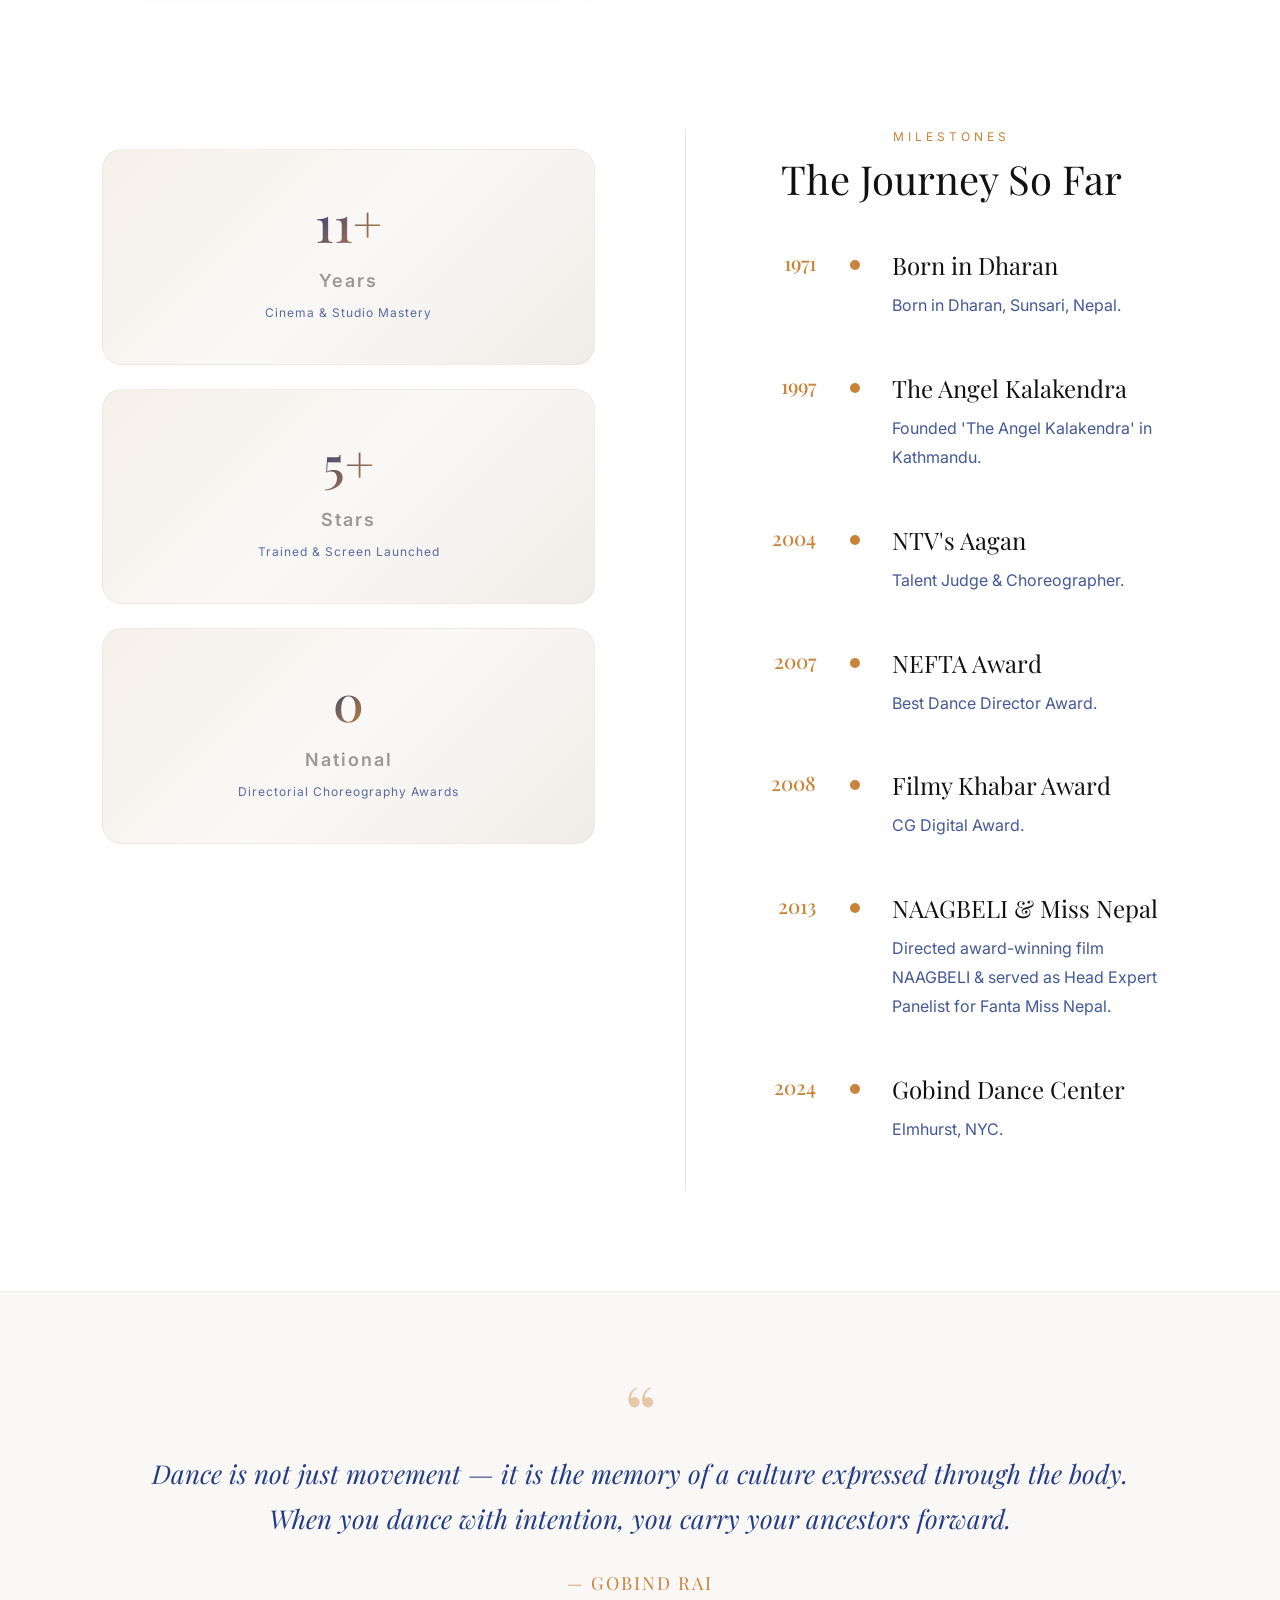
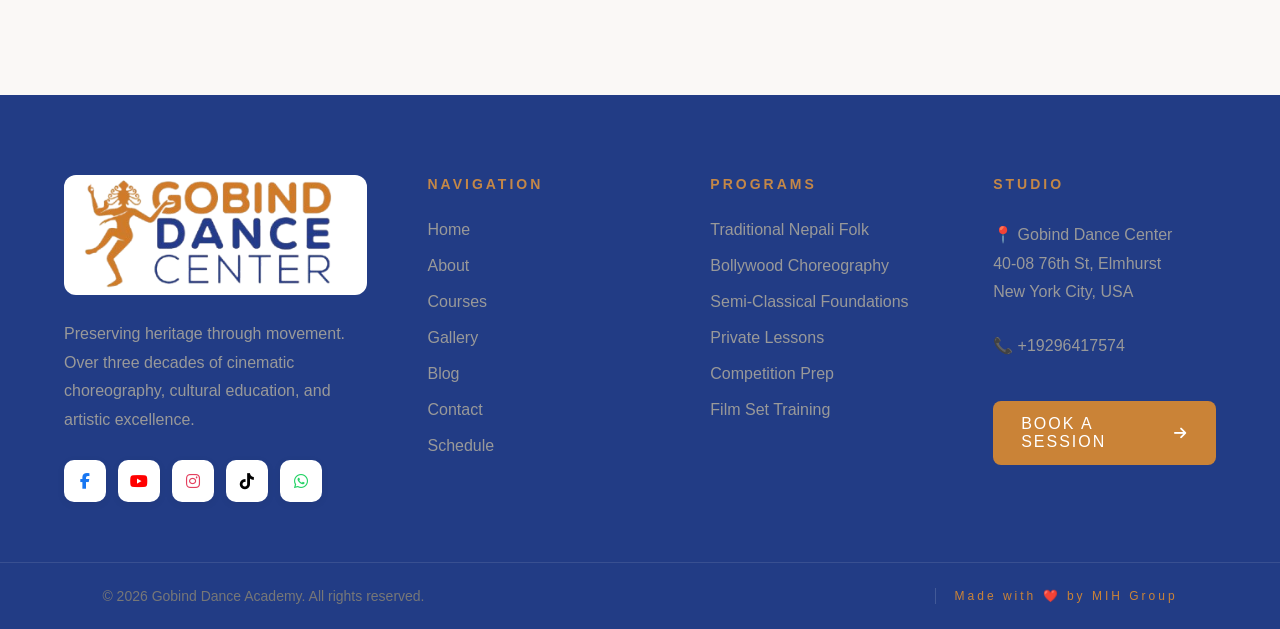
==== commit 7043277a: "Changed the footer section by adding made with love by mih group" ====
--- a/about.html
+++ b/about.html
@@ -268,7 +268,7 @@
 
     <div class="footer-bottom">
         <p>© 2026 Gobind Dance Academy. All rights reserved.</p>
-        <p class="footer-tm">Made by MIH Group</p>
+        <p class="footer-tm"><a href="https://mihgroup.com.np/" target="_blank" rel="noopener">Made with ❤️ by MIH Group</a></p>
     </div>
 </footer>
 <script src="js/main.js"></script>
--- a/css/style.css
+++ b/css/style.css
@@ -552,39 +552,12 @@
     display: block;
 }
 
-.card-label {
-    position: absolute;
-    top: 12px;
-    right: 12px;
-    padding: 6px 18px;
-    background: rgba(0,0,0,0.35);
-    backdrop-filter: blur(8px);
-    -webkit-backdrop-filter: blur(8px);
-    border-radius: 20px;
-    font-family: 'Inter', sans-serif;
-    font-size: 12px;
-    font-weight: 600;
-    letter-spacing: 1.5px;
-    text-transform: uppercase;
-    color: #fff;
-    border: 1px solid rgba(255,255,255,0.3);
-    z-index: 2;
-    pointer-events: none;
-    opacity: 0;
-    transform: scale(0.85);
-    transition: opacity 0.3s ease, transform 0.3s cubic-bezier(0.34, 1.56, 0.64, 1);
-}
-
-.course-card:hover .card-label {
-    opacity: 1;
-    transform: scale(1);
-}
-
 .card-body {
-    padding: 32px;
+    padding: 28px 28px 24px;
     flex: 1;
     display: flex;
     flex-direction: column;
+    gap: 10px;
 }
 
 .service-card:hover{
@@ -1216,6 +1189,11 @@
     padding-left: 20px;
 }
 
+.footer-tm a {
+    color: inherit;
+    text-decoration: none;
+}
+
 .footer-tm::before {
     content: '';
     position: absolute;
@@ -1562,28 +1540,85 @@
 
 .course-card {
     padding: 0;
-    background: rgba(255,255,255,0.4);
-    backdrop-filter: blur(14px) saturate(180%);
-    -webkit-backdrop-filter: blur(14px) saturate(180%);
-    border: 1px solid rgba(255,255,255,0.55);
-    border-radius: 20px;
-    transition: 0.4s;
+    background: #fff;
+    border-radius: 24px;
+    transition: transform 0.5s cubic-bezier(0.34,1.56,0.64,1),
+                box-shadow 0.5s ease,
+                border-color 0.4s ease;
     display: flex;
     flex-direction: column;
-    box-shadow: 0 8px 32px rgba(0,0,0,0.05);
+    box-shadow: 0 4px 20px rgba(0,0,0,0.04);
     overflow: hidden;
     position: relative;
+    cursor: pointer;
+    border: 1px solid rgba(0,0,0,0.04);
+}
+
+.course-card::after {
+    content: '';
+    position: absolute;
+    inset: 0;
+    border-radius: 24px;
+    padding: 1px;
+    background: linear-gradient(135deg, rgba(202,131,55,0.15), transparent 40%, transparent 60%, rgba(202,131,55,0.08));
+    mask: linear-gradient(#fff 0 0) content-box, linear-gradient(#fff 0 0);
+    -webkit-mask-composite: xor;
+    mask-composite: exclude;
+    pointer-events: none;
+    opacity: 0;
+    transition: opacity 0.5s ease;
+}
+
+.course-card:hover::after {
+    opacity: 1;
+}
+
+.course-card:hover {
+    transform: translateY(-10px) scale(1.01);
+    box-shadow: 0 24px 70px rgba(202,131,55,0.1);
+    border-color: rgba(202,131,55,0.15);
 }
 
 .course-card .card-cover {
     aspect-ratio: 16 / 9;
-}
-
-.course-card:hover {
-    transform: translateY(-8px);
-    box-shadow: 0 20px 60px rgba(0,0,0,0.1);
-    background: rgba(255,255,255,0.6);
-    border-color: rgba(202,131,55,0.2);
+    position: relative;
+    overflow: hidden;
+}
+
+.course-card .card-cover::after {
+    content: '';
+    position: absolute;
+    inset: 0;
+    background: linear-gradient(to top, rgba(0,0,0,0.06), transparent 50%);
+    z-index: 1;
+}
+
+.card-cover img {
+    transition: transform 0.6s cubic-bezier(0.34,1.56,0.64,1);
+}
+
+.course-card:hover .card-cover img {
+    transform: scale(1.08);
+}
+
+.card-label {
+    position: absolute;
+    bottom: 14px;
+    left: 14px;
+    padding: 5px 16px;
+    background: rgba(0,0,0,0.5);
+    backdrop-filter: blur(10px);
+    -webkit-backdrop-filter: blur(10px);
+    border-radius: 20px;
+    font-family: 'Inter', sans-serif;
+    font-size: 11px;
+    font-weight: 600;
+    letter-spacing: 1.5px;
+    text-transform: uppercase;
+    color: rgba(255,255,255,0.9);
+    border: 1px solid rgba(255,255,255,0.15);
+    z-index: 2;
+    pointer-events: none;
 }
 
 .course-icon {
@@ -1593,10 +1628,17 @@
 
 .course-card h3 {
     font-family: 'Playfair Display', serif;
-    font-size: 28px;
-    font-weight: 400;
-    margin-bottom: 10px;
+    font-size: 26px;
+    font-weight: 500;
+    margin-bottom: 8px;
     color: #111;
+    letter-spacing: -0.02em;
+    line-height: 1.2;
+    transition: color 0.3s ease;
+}
+
+.course-card:hover h3 {
+    color: var(--primary-color);
 }
 
 .course-level {
@@ -1610,12 +1652,12 @@
 .card-body > p {
     color: #666;
     font-family: 'Inter', sans-serif;
-    font-size: 15px;
-    line-height: 1.5;
-    text-align: justify;
+    font-size: 14px;
+    line-height: 1.65;
     letter-spacing: -0.01em;
-    word-spacing: -0.5px;
-}
+    flex: 1;
+}
+
 .course-card > p {
     color: #000;
     font-family: 'Playfair Display', serif;
@@ -1624,26 +1666,87 @@
     line-height: 1.5;
     margin-bottom: 14px;
     letter-spacing: -0.01em;
-    text-align: justify;
     flex-grow: 1;
 }
 
-.course-btn {
-    display: inline-block;
-    padding: 14px 30px;
-    background: var(--secondary-color);
-    color: #fff;
-    text-decoration: none;
-    letter-spacing: 2px;
-    font-size: 12px;
-    text-align: center;
-    transition: 0.3s;
+.card-meta {
+    display: flex;
+    align-items: center;
+    flex-wrap: wrap;
+    gap: 8px;
     margin-top: auto;
-}
-
-.course-btn:hover {
-    background: var(--primary-color);
-}
+    padding-top: 16px;
+    border-top: 1px solid rgba(0,0,0,0.05);
+}
+
+.card-meta span {
+    font-family: 'Inter', sans-serif;
+    font-size: 11px;
+    font-weight: 600;
+    letter-spacing: 1px;
+    color: var(--primary-color);
+    text-transform: uppercase;
+    display: inline-flex;
+    align-items: center;
+    gap: 5px;
+    padding: 5px 12px;
+    border-radius: 20px;
+    background: rgba(202,131,55,0.07);
+    transition: background 0.3s ease, transform 0.3s cubic-bezier(0.34,1.56,0.64,1);
+}
+
+.course-card:hover .card-meta span {
+    background: rgba(202,131,55,0.13);
+    transform: translateY(-1px);
+}
+
+.card-meta span:first-child {
+    background: rgba(202,131,55,0.12);
+}
+
+.course-card:hover .card-meta span:first-child {
+    background: rgba(202,131,55,0.18);
+}
+
+.card-meta span i {
+    font-size: 10px;
+    transition: transform 0.4s cubic-bezier(0.34,1.56,0.64,1);
+}
+
+.course-card:hover .card-meta span i {
+    transform: scale(1.25) rotate(-6deg);
+}
+
+.card-meta span:nth-child(2) i {
+    transition-delay: 0.04s;
+}
+
+.card-meta span:nth-child(3) i {
+    transition-delay: 0.08s;
+}
+
+/* ─── CARD ENTRANCE ANIMATION ──────────────────── */
+@keyframes cardFadeUp {
+    from {
+        opacity: 0;
+        transform: translateY(30px);
+    }
+    to {
+        opacity: 1;
+        transform: translateY(0);
+    }
+}
+
+.courses-grid .course-card {
+    animation: cardFadeUp 0.6s cubic-bezier(0.34,1.56,0.64,1) backwards;
+}
+
+.courses-grid .course-card:nth-child(1) { animation-delay: 0s; }
+.courses-grid .course-card:nth-child(2) { animation-delay: 0.08s; }
+.courses-grid .course-card:nth-child(3) { animation-delay: 0.16s; }
+.courses-grid .course-card:nth-child(4) { animation-delay: 0.24s; }
+.courses-grid .course-card:nth-child(5) { animation-delay: 0.32s; }
+.courses-grid .course-card:nth-child(6) { animation-delay: 0.40s; }
 
 /* ─── WHY GDA SECTION ──────────────────────────── */
 .why-section {
@@ -1755,23 +1858,56 @@
 
 .filter-bar .filter-tags,
 .filter-bar .gallery-filters {
-    max-width: 700px;
+    display: flex;
+    flex-wrap: wrap;
+    gap: 8px;
+}
+
+.filter-select {
+    display: none;
+    padding: 12px 16px;
+    border: 1px solid rgba(0,0,0,0.1);
+    border-radius: 30px;
+    background: #fff;
+    font-family: 'Inter', sans-serif;
+    font-size: 13px;
+    letter-spacing: 1px;
+    color: #333;
+    cursor: pointer;
+    outline: none;
     width: 100%;
+    max-width: 300px;
+    appearance: none;
+    -webkit-appearance: none;
+    background-image: url("data:image/svg+xml,%3Csvg xmlns='http://www.w3.org/2000/svg' width='12' height='8' viewBox='0 0 12 8'%3E%3Cpath fill='%23ca8337' d='M6 8L0 0h12z'/%3E%3C/svg%3E");
+    background-repeat: no-repeat;
+    background-position: right 16px center;
+    background-size: 12px;
+}
+
+@media(max-width: 768px) {
+    .filter-bar .filter-tags,
+    .filter-bar .gallery-filters {
+        display: none !important;
+    }
+    .filter-select {
+        display: block;
+        margin: 0 auto;
+    }
 }
 
 @media(max-width: 768px) {
     .filter-bar {
-        gap: 20px;
+        gap: 16px;
         margin: 0 auto 30px;
     }
+    .filter-bar .filter-tags,
+    .filter-bar .gallery-filters {
+        justify-content: center;
+    }
 }
 
 @media(max-width: 600px) {
-    .filter-bar .filter-tags {
-        max-width: none;
-        gap: 8px;
-    }
-
     .filter-tag {
         padding: 10px 18px;
         font-size: 12px;
@@ -4284,9 +4420,8 @@
     .courses-overview { padding: 40px 4%; }
     .course-card .card-body { padding: 20px; }
     .course-card h3 { font-size: 22px; }
+    .card-body > p { font-size: 13px; line-height: 1.6; }
     .course-level { font-size: 10px; }
-
-    .course-btn { padding: 12px 20px; font-size: 11px; }
 
     .schedule-section { padding: 40px 4%; }
     .schedule-header h2 { font-size: 28px; }
--- a/css/about.css
+++ b/css/about.css
@@ -473,11 +473,7 @@
         gap:40px;
     }
     .about-image {
-        min-height:400px;
-        height:100%;
-    }
-    .about-image img {
-        height:400px;
+        display: none;
     }
     .stats-timeline-grid {
         grid-template-columns:1fr;
@@ -507,12 +503,6 @@
 @media(max-width:768px) {
     .page-hero-about {
         min-height:380px;
-    }
-    .about-image {
-        min-height:300px;
-    }
-    .about-image img {
-        height:300px;
     }
     .about-stats-timeline {
         padding:60px 5%;
